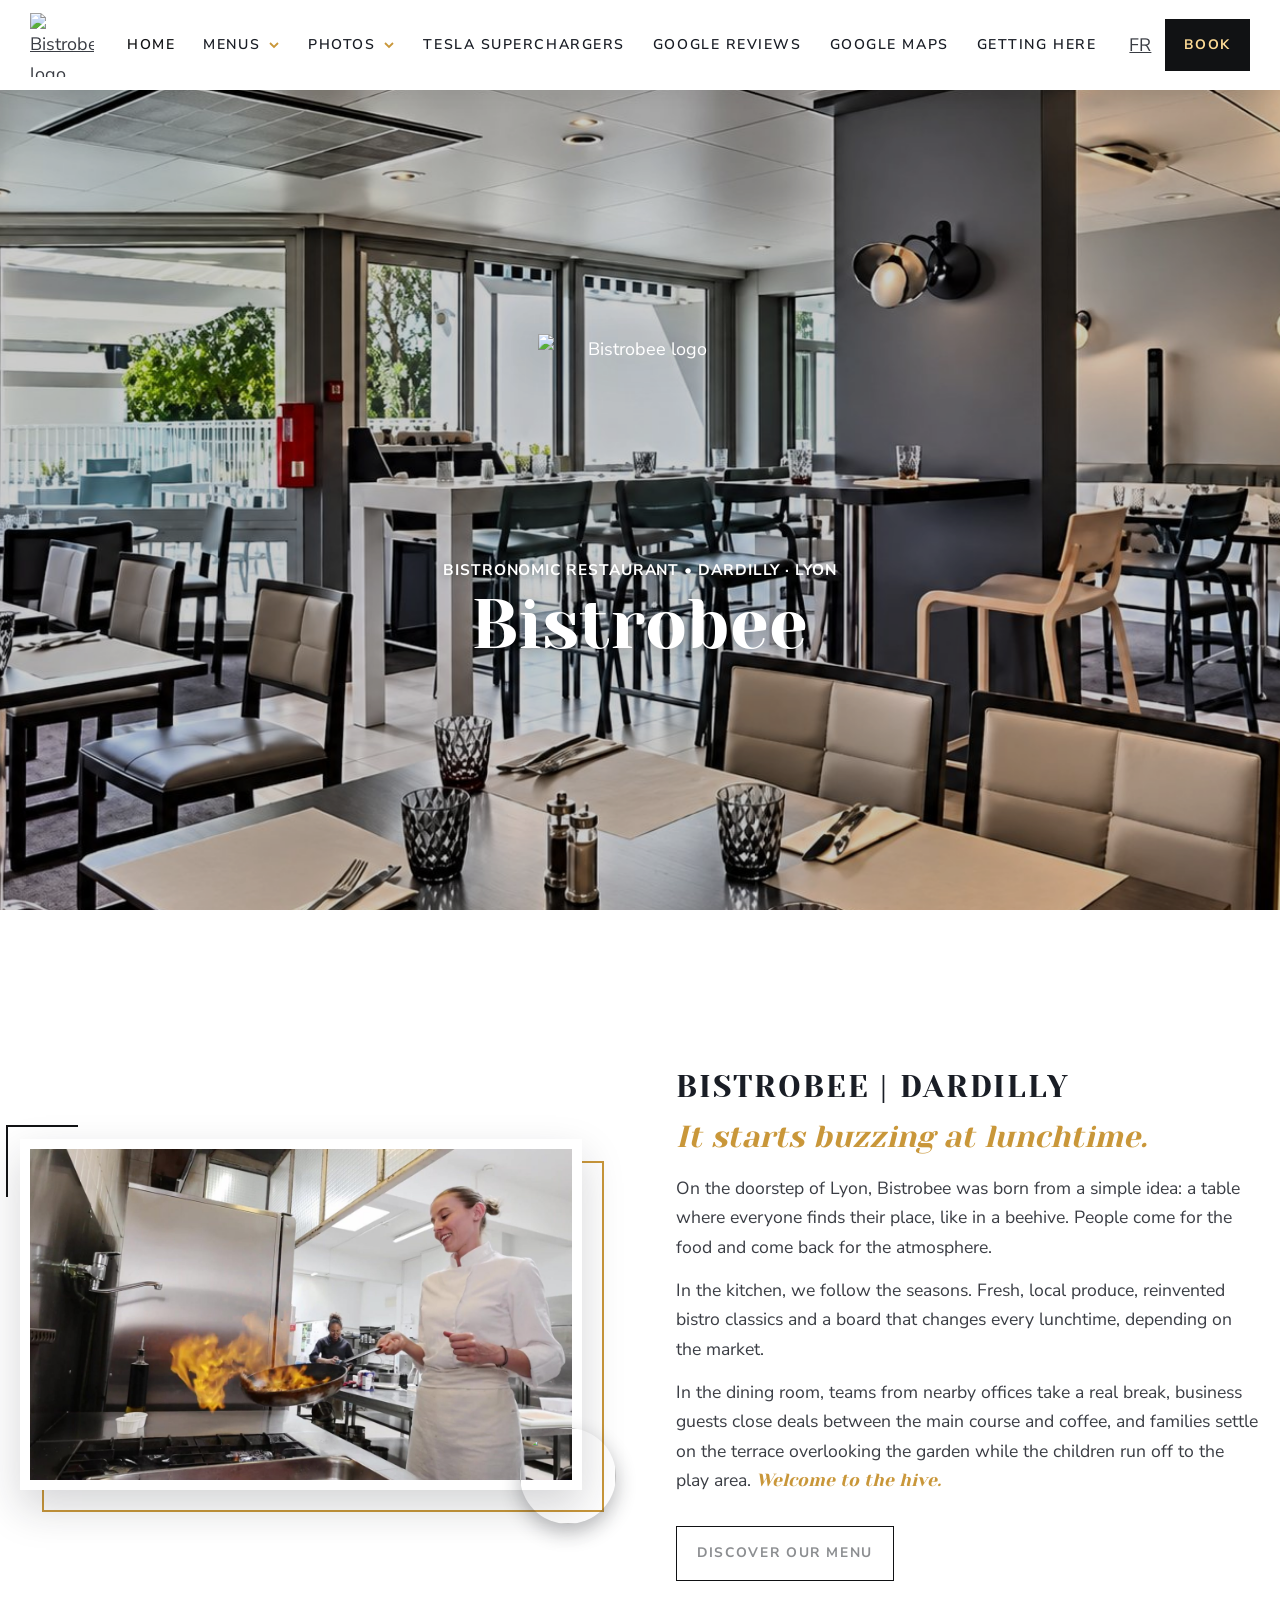
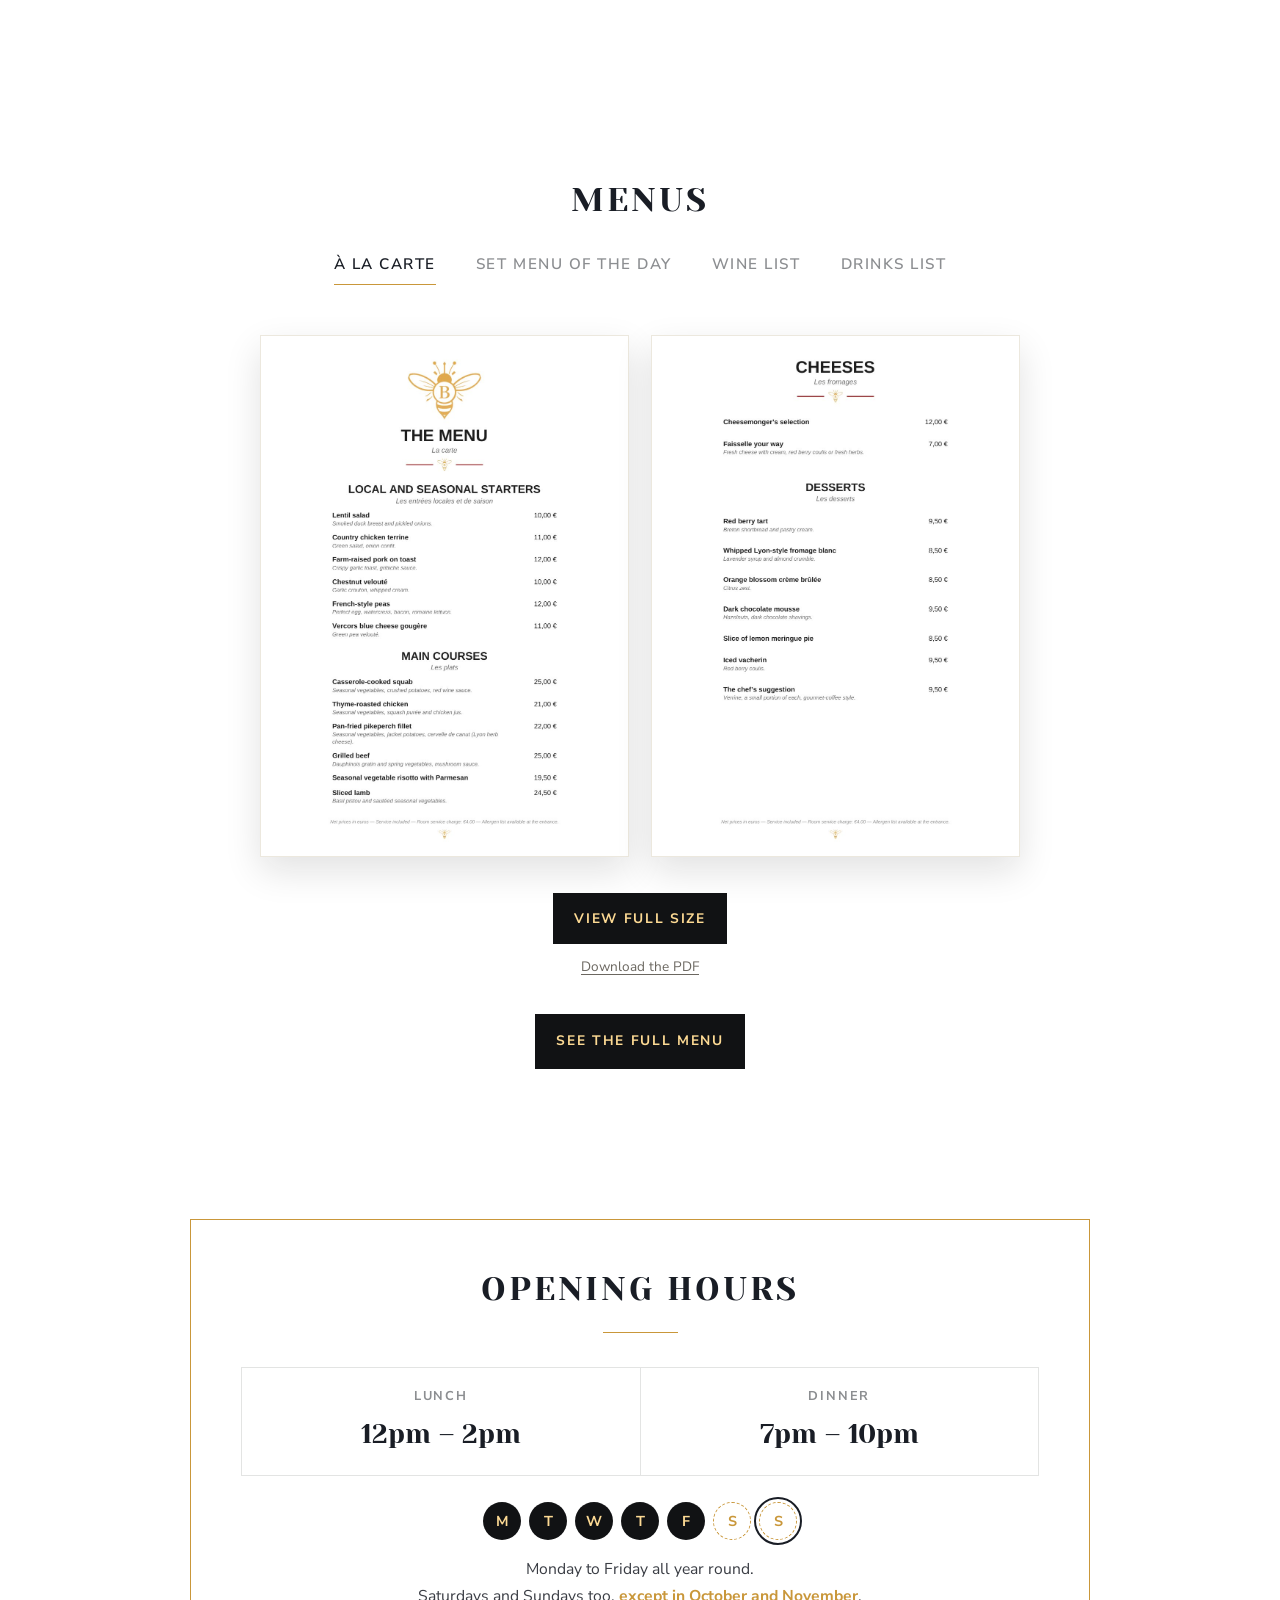
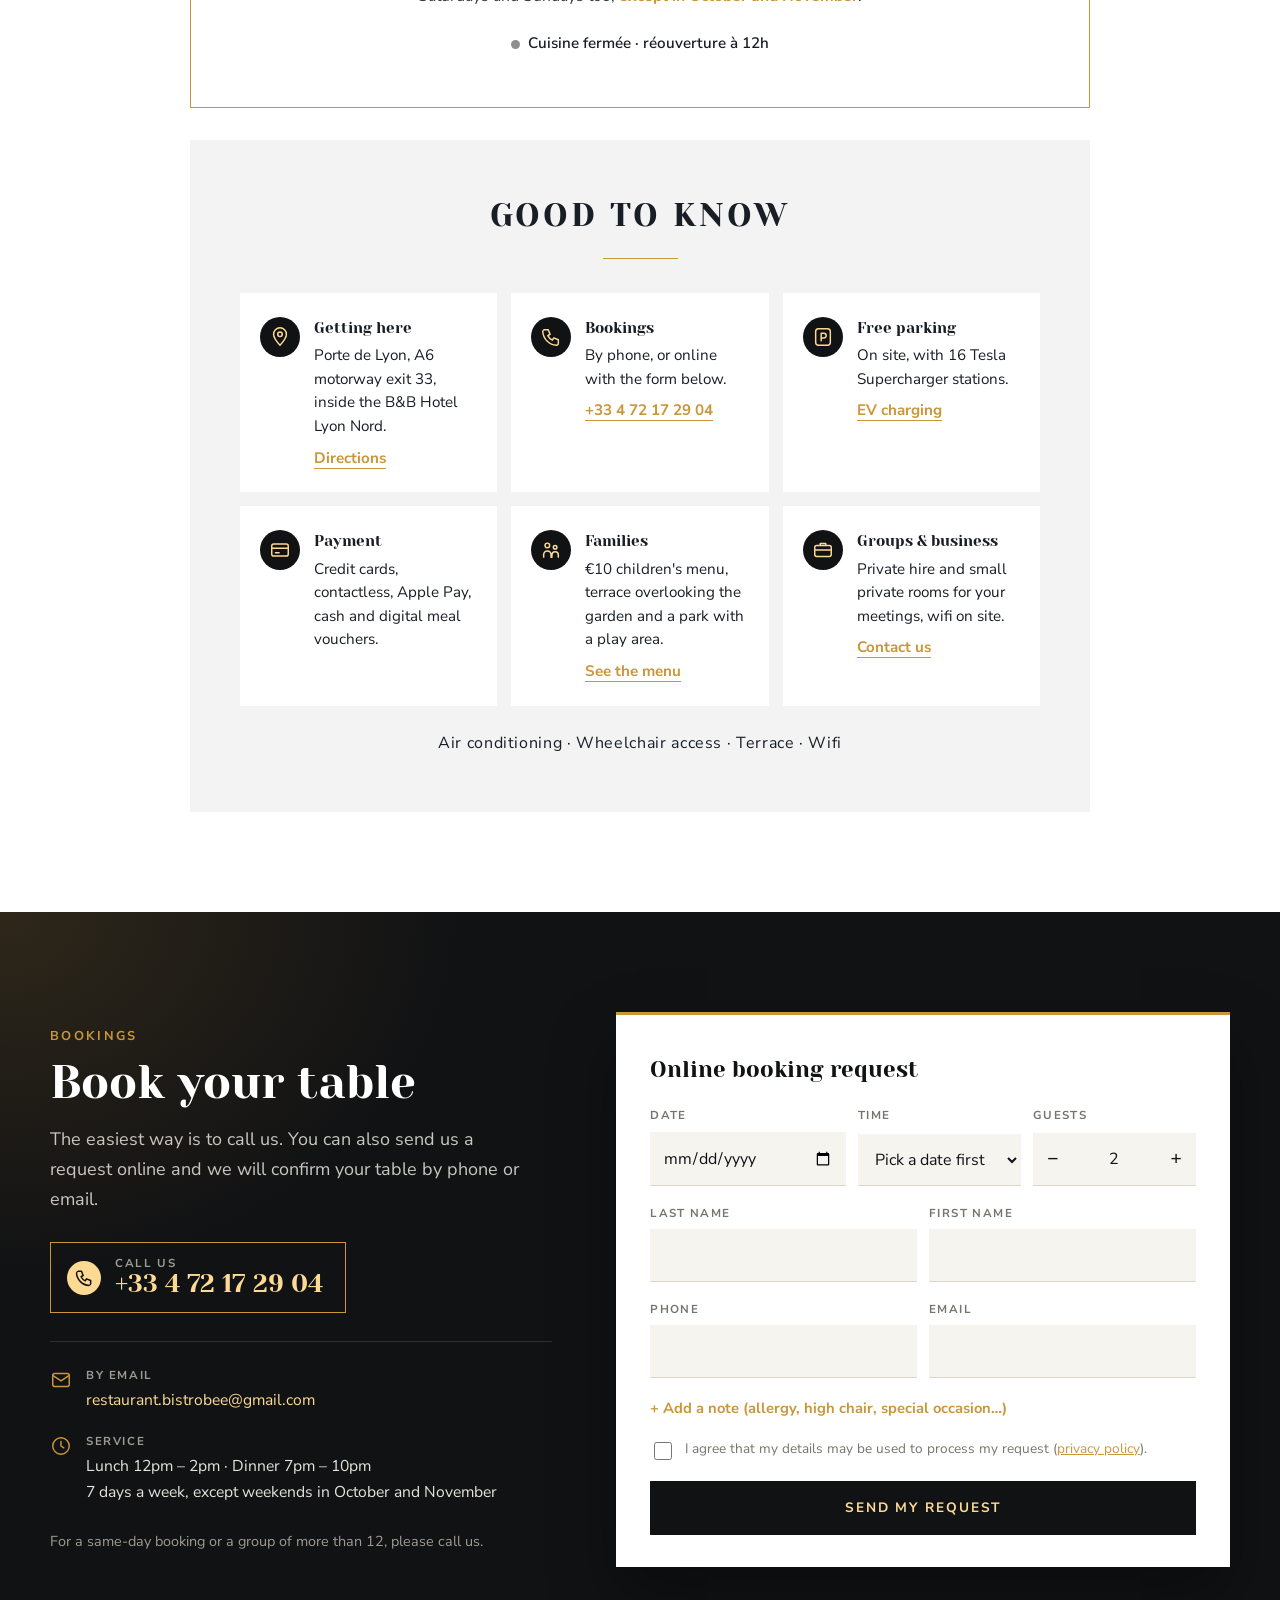
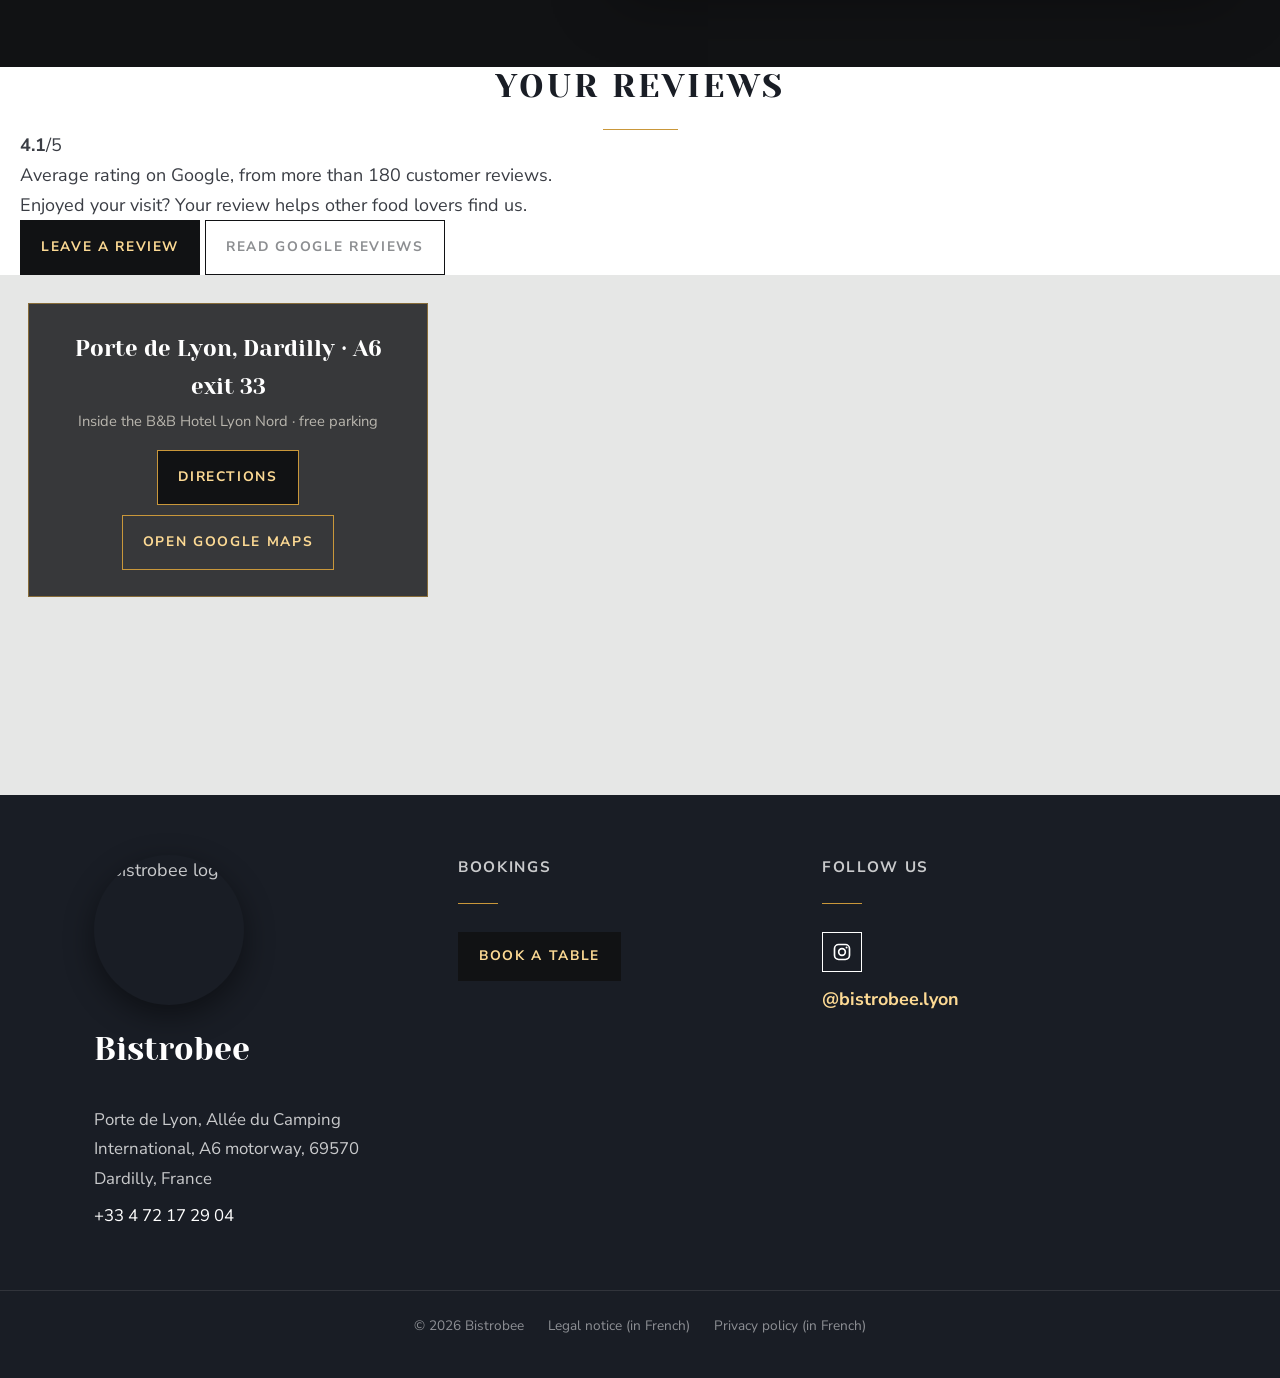
==== en/index.html @ 42894dd9 "Version anglaise, carte et vins en texte, avis Google, menu du jour via Google Sheets, statistiques " ====
<!doctype html>
<html lang="en">
<head>
<meta charset="utf-8">
<meta name="viewport" content="width=device-width, initial-scale=1, viewport-fit=cover">
<title>Bistrobee · Bistronomic restaurant in Dardilly near Lyon, garden terrace</title>
<meta name="description" content="Seasonal homemade cooking and a large garden terrace on the doorstep of Lyon (A6, exit 33). Lunch and dinner, free parking, Tesla Superchargers. Book your table online.">
<link rel="canonical" href="https://bistrobee.fr/en/">
<link rel="alternate" hreflang="fr" href="https://bistrobee.fr/">
<link rel="alternate" hreflang="en" href="https://bistrobee.fr/en/">
<link rel="alternate" hreflang="x-default" href="https://bistrobee.fr/">
<meta property="og:type" content="website">
<meta property="og:title" content="Bistrobee · Bistronomic restaurant in Dardilly near Lyon, garden terrace">
<meta property="og:description" content="Seasonal homemade cooking and a large garden terrace on the doorstep of Lyon (A6, exit 33). Lunch and dinner, free parking, Tesla Superchargers. Book your table online.">
<meta property="og:url" content="https://bistrobee.fr/en/">
<meta property="og:image" content="https://bistrobee.fr/assets/hero.jpg">
<meta property="og:locale" content="en_GB">
<meta name="theme-color" content="#111214">
<link rel="icon" href="/favicon.ico" sizes="48x48">
<link rel="icon" type="image/png" href="/favicon-192.png" sizes="192x192">
<link rel="apple-touch-icon" href="/apple-touch-icon.png">
<link rel="preconnect" href="https://fonts.googleapis.com">
<link rel="preconnect" href="https://fonts.gstatic.com" crossorigin>
<link rel="stylesheet" href="https://fonts.googleapis.com/css2?family=Yeseva+One&family=Nunito+Sans:opsz,wght@6..12,300;6..12,400;6..12,600;6..12,700&display=swap">
<link rel="stylesheet" href="/assets/style.css?v=202610141458">
<script type="application/ld+json">{"@context": "https://schema.org", "@type": "Restaurant", "name": "Bistrobee", "url": "https://bistrobee.fr/en/", "telephone": "+33472172904", "image": "https://bistrobee.fr/assets/hero.jpg", "logo": "https://bistrobee.fr/favicon-192.png", "servesCuisine": ["Cuisine de saison", "Bistronomique", "Fait maison"], "priceRange": "€€", "address": {"@type": "PostalAddress", "streetAddress": "Porte de Lyon, Allée du Camping International", "postalCode": "69570", "addressLocality": "Dardilly", "addressCountry": "FR"}, "geo": {"@type": "GeoCoordinates", "latitude": 45.8204651, "longitude": 4.7607888}, "openingHoursSpecification": [{"@type": "OpeningHoursSpecification", "dayOfWeek": "Monday", "opens": "12:00", "closes": "14:00"}, {"@type": "OpeningHoursSpecification", "dayOfWeek": "Monday", "opens": "19:00", "closes": "22:00"}, {"@type": "OpeningHoursSpecification", "dayOfWeek": "Tuesday", "opens": "12:00", "closes": "14:00"}, {"@type": "OpeningHoursSpecification", "dayOfWeek": "Tuesday", "opens": "19:00", "closes": "22:00"}, {"@type": "OpeningHoursSpecification", "dayOfWeek": "Wednesday", "opens": "12:00", "closes": "14:00"}, {"@type": "OpeningHoursSpecification", "dayOfWeek": "Wednesday", "opens": "19:00", "closes": "22:00"}, {"@type": "OpeningHoursSpecification", "dayOfWeek": "Thursday", "opens": "12:00", "closes": "14:00"}, {"@type": "OpeningHoursSpecification", "dayOfWeek": "Thursday", "opens": "19:00", "closes": "22:00"}, {"@type": "OpeningHoursSpecification", "dayOfWeek": "Friday", "opens": "12:00", "closes": "14:00"}, {"@type": "OpeningHoursSpecification", "dayOfWeek": "Friday", "opens": "19:00", "closes": "22:00"}, {"@type": "OpeningHoursSpecification", "dayOfWeek": ["Saturday", "Sunday"], "opens": "12:00", "closes": "14:00", "validFrom": "2026-12-01", "validThrough": "2027-09-30"}, {"@type": "OpeningHoursSpecification", "dayOfWeek": ["Saturday", "Sunday"], "opens": "19:00", "closes": "22:00", "validFrom": "2026-12-01", "validThrough": "2027-09-30"}], "acceptsReservations": true, "sameAs": ["https://www.instagram.com/bistrobee.lyon/"]}</script>
</head>
<body>
<a class="skip" href="#contenu">Skip to content</a>
<header class="site-header">
  <div class="wrap">
    <a class="logo" href="/en/" aria-label="Bistrobee home"><img src="https://cdn.jsdelivr.net/gh/KOdin397/bistrobee-site@7e58fa74d9dd8d46d62da9d87ef17aefbf4766b4/assets/logo-bistrobee-small.png" alt="Bistrobee logo" width="64" height="64"></a>
    <nav class="nav" id="nav" aria-label="Main navigation">
      <ul>
        <li><a href="/en/" aria-current="page">Home</a></li>
        <li><a href="/en/menu.html">Menus <svg class="chev" viewBox="0 0 12 12" aria-hidden="true"><path d="M2 4l4 4 4-4" fill="none" stroke="#C9973A" stroke-width="1.8"/></svg></a>
          <ul><li><a href="/en/menu.html#la-carte">À la carte</a></li><li><a href="/en/menu.html#menu-du-jour">Set menu of the day</a></li><li><a href="/en/menu.html#carte-des-vins">Wine list</a></li><li><a href="/en/menu.html#carte-des-boissons">Drinks list</a></li></ul></li>
        <li><a href="/en/photos.html">Photos <svg class="chev" viewBox="0 0 12 12" aria-hidden="true"><path d="M2 4l4 4 4-4" fill="none" stroke="#C9973A" stroke-width="1.8"/></svg></a>
          <ul><li><a href="/en/photos.html#le-restaurant">The restaurant</a></li><li><a href="/en/photos.html#les-plats">Our dishes</a></li><li><a href="/en/photos.html#bar-exterieur">Outdoor bar</a></li><li><a href="/en/photos.html#parc">Park, pool and play area</a></li></ul></li>
        <li><a href="/en/tesla-superchargers.html">Tesla Superchargers</a></li>
        <li><a href="https://www.google.com/search?q=Bistrobee+Dardilly+reviews" target="_blank" rel="noopener">Google reviews</a></li>
        <li><a href="https://www.google.com/maps/search/?api=1&amp;query=45.8204651%2C4.7607888" target="_blank" rel="noopener">Google Maps</a></li>
        <li><a href="/en/#acces">Getting here</a></li>
      </ul>
    </nav>
    <div class="right">
      <a class="lang-link" href="/" hreflang="fr" lang="fr" title="Version française">FR</a>
      <a class="btn btn-olive book-btn" href="/en/#reserver">Book</a>
      <button class="burger" id="burger" type="button" aria-label="Open the menu" aria-expanded="false" aria-controls="nav"><span></span><span></span><span></span></button>
    </div>
  </div>
</header>
<main id="contenu">
<div class="hero" id="accueil">
  <div class="hero-bg" aria-hidden="true"></div>
  <div class="in">
    <img class="hero-logo" src="https://cdn.jsdelivr.net/gh/KOdin397/bistrobee-site@7e58fa74d9dd8d46d62da9d87ef17aefbf4766b4/assets/logo-bistrobee.png" alt="Bistrobee logo" width="220" height="220">
    <p class="kicker">Bistronomic restaurant • Dardilly · Lyon</p>
    <h1>Bistrobee</h1>
  </div>
</div>

<section class="intro">
  <div class="wrap">
    <figure class="chef-frame">
      <img src="https://cdn.jsdelivr.net/gh/KOdin397/bistrobee-site@7e58fa74d9dd8d46d62da9d87ef17aefbf4766b4/assets/cheffe.jpg" alt="In the Bistrobee kitchen, a flambéed pan on the stove" width="1400" height="788" loading="lazy">
      <img class="chef-badge" src="https://cdn.jsdelivr.net/gh/KOdin397/bistrobee-site@7e58fa74d9dd8d46d62da9d87ef17aefbf4766b4/assets/logo-bistrobee-small.png" alt="" width="96" height="96" aria-hidden="true">
    </figure>
    <div class="story">
      <h2>Bistrobee | Dardilly</h2>
      <p class="story-lead">It starts buzzing at lunchtime.</p>
      <p>On the doorstep of Lyon, Bistrobee was born from a simple idea: a table where everyone finds their place, like in a beehive. People come for the food and come back for the atmosphere.</p>
      <p>In the kitchen, we follow the seasons. Fresh, local produce, reinvented bistro classics and a board that changes every lunchtime, depending on the market.</p>
      <p>In the dining room, teams from nearby offices take a real break, business guests close deals between the main course and coffee, and families settle on the terrace overlooking the garden while the children run off to the play area. <span class="story-chute">Welcome to the hive.</span></p>
      <a class="btn" href="#cartes">Discover our menu</a>
    </div>
  </div>
</section>

<section class="menus" id="cartes">
  <div class="wrap">
    <h2 class="title">Menus</h2>
    <div class="tabs" role="tablist" aria-label="Menus">
      <button class="tab" type="button" role="tab" id="t-carte" aria-controls="p-carte" aria-selected="true">À la carte</button>
      <button class="tab" type="button" role="tab" id="t-jour" aria-controls="p-jour" aria-selected="false" tabindex="-1">Set menu of the day</button>
      <button class="tab" type="button" role="tab" id="t-vins" aria-controls="p-vins" aria-selected="false" tabindex="-1">Wine list</button>
      <button class="tab" type="button" role="tab" id="t-boissons" aria-controls="p-boissons" aria-selected="false" tabindex="-1">Drinks list</button>
    </div>
    <div id="p-carte" role="tabpanel" aria-labelledby="t-carte"><div class="drink-pages a4" data-all="https://cdn.jsdelivr.net/gh/KOdin397/bistrobee-site@7e58fa74d9dd8d46d62da9d87ef17aefbf4766b4/assets/carte-2.jpg,https://cdn.jsdelivr.net/gh/KOdin397/bistrobee-site@7e58fa74d9dd8d46d62da9d87ef17aefbf4766b4/assets/carte-4.jpg,https://cdn.jsdelivr.net/gh/KOdin397/bistrobee-site@7e58fa74d9dd8d46d62da9d87ef17aefbf4766b4/assets/carte-6.jpg" data-alts="The menu: local and seasonal starters, main courses|Cheeses and desserts|To share and children's menu"><a class="drink-page" href="https://cdn.jsdelivr.net/gh/KOdin397/bistrobee-site@7e58fa74d9dd8d46d62da9d87ef17aefbf4766b4/assets/carte-2.jpg" data-src="https://cdn.jsdelivr.net/gh/KOdin397/bistrobee-site@7e58fa74d9dd8d46d62da9d87ef17aefbf4766b4/assets/carte-2.jpg"><img src="https://cdn.jsdelivr.net/gh/KOdin397/bistrobee-site@7e58fa74d9dd8d46d62da9d87ef17aefbf4766b4/assets/carte-2.jpg" alt="The menu: local and seasonal starters, main courses" width="1000" height="1415" style="aspect-ratio:1000/1415" loading="lazy" decoding="async"></a><a class="drink-page" href="https://cdn.jsdelivr.net/gh/KOdin397/bistrobee-site@7e58fa74d9dd8d46d62da9d87ef17aefbf4766b4/assets/carte-4.jpg" data-src="https://cdn.jsdelivr.net/gh/KOdin397/bistrobee-site@7e58fa74d9dd8d46d62da9d87ef17aefbf4766b4/assets/carte-4.jpg"><img src="https://cdn.jsdelivr.net/gh/KOdin397/bistrobee-site@7e58fa74d9dd8d46d62da9d87ef17aefbf4766b4/assets/carte-4.jpg" alt="Cheeses and desserts" width="1000" height="1415" style="aspect-ratio:1000/1415" loading="lazy" decoding="async"></a></div><p class="center doc-actions"><button class="btn btn-olive doc-open" type="button">View full size</button><a class="pdf-dl" href="https://cdn.jsdelivr.net/gh/KOdin397/bistrobee-site@7e58fa74d9dd8d46d62da9d87ef17aefbf4766b4/assets/la-carte.pdf" download>Download the PDF</a></p></div>
    <div id="p-jour" role="tabpanel" aria-labelledby="t-jour" hidden><div class="jour" data-jour-sheet="https://docs.google.com/spreadsheets/d/1m_XYXlBTySyC6B6a1P-IMEeVxSd01Oary9zTgWhZQqY/gviz/tq?tqx=out:csv&amp;gid=0"><div class="jour-live" hidden></div><div class="soon jour-fallback"><p class="soon-k">Depending on the market</p><h3>Set menu of the day</h3><p>Every day the kitchen creates a set menu from the freshest seasonal produce. It is written on the board in the restaurant.</p><p>To find out what is on today, give us a call or drop by.</p></div></div></div>
    <div id="p-vins" role="tabpanel" aria-labelledby="t-vins" hidden><div class="drink-pages" data-all="https://cdn.jsdelivr.net/gh/KOdin397/bistrobee-site@7e58fa74d9dd8d46d62da9d87ef17aefbf4766b4/assets/vins-1.jpg,https://cdn.jsdelivr.net/gh/KOdin397/bistrobee-site@7e58fa74d9dd8d46d62da9d87ef17aefbf4766b4/assets/vins-2.jpg,https://cdn.jsdelivr.net/gh/KOdin397/bistrobee-site@7e58fa74d9dd8d46d62da9d87ef17aefbf4766b4/assets/vins-3.jpg,https://cdn.jsdelivr.net/gh/KOdin397/bistrobee-site@7e58fa74d9dd8d46d62da9d87ef17aefbf4766b4/assets/vins-4.jpg,https://cdn.jsdelivr.net/gh/KOdin397/bistrobee-site@7e58fa74d9dd8d46d62da9d87ef17aefbf4766b4/assets/vins-5.jpg,https://cdn.jsdelivr.net/gh/KOdin397/bistrobee-site@7e58fa74d9dd8d46d62da9d87ef17aefbf4766b4/assets/vins-6.jpg" data-alts="Carte des vins : au verre et en demi-bouteille|Vins rosés, bulles et champagnes|Vins rouges : Bourgogne, Loire, Côte de Nuits, Beaujolais|Vins rouges : vallée du Rhône, Languedoc, Provence|Vins blancs : Bourgogne, Loire, Côte de Beaune|Vins blancs : Mâconnais, Rhône, Provence, Sud-Ouest"><a class="drink-page" href="https://cdn.jsdelivr.net/gh/KOdin397/bistrobee-site@7e58fa74d9dd8d46d62da9d87ef17aefbf4766b4/assets/vins-1.jpg" data-src="https://cdn.jsdelivr.net/gh/KOdin397/bistrobee-site@7e58fa74d9dd8d46d62da9d87ef17aefbf4766b4/assets/vins-1.jpg"><img src="https://cdn.jsdelivr.net/gh/KOdin397/bistrobee-site@7e58fa74d9dd8d46d62da9d87ef17aefbf4766b4/assets/vins-1.jpg" alt="Carte des vins : au verre et en demi-bouteille" width="875" height="1240" style="aspect-ratio:875/1240" loading="lazy" decoding="async"></a><a class="drink-page" href="https://cdn.jsdelivr.net/gh/KOdin397/bistrobee-site@7e58fa74d9dd8d46d62da9d87ef17aefbf4766b4/assets/vins-3.jpg" data-src="https://cdn.jsdelivr.net/gh/KOdin397/bistrobee-site@7e58fa74d9dd8d46d62da9d87ef17aefbf4766b4/assets/vins-3.jpg"><img src="https://cdn.jsdelivr.net/gh/KOdin397/bistrobee-site@7e58fa74d9dd8d46d62da9d87ef17aefbf4766b4/assets/vins-3.jpg" alt="Vins rouges : Bourgogne, Loire, Côte de Nuits, Beaujolais" width="875" height="1240" style="aspect-ratio:875/1240" loading="lazy" decoding="async"></a></div><p class="center doc-actions"><button class="btn btn-olive doc-open" type="button">View full size</button><a class="pdf-dl" href="https://cdn.jsdelivr.net/gh/KOdin397/bistrobee-site@7e58fa74d9dd8d46d62da9d87ef17aefbf4766b4/assets/carte-des-vins.pdf" download>Download the PDF</a></p></div>
    <div id="p-boissons" role="tabpanel" aria-labelledby="t-boissons" hidden><div class="drink-pages" data-all="https://cdn.jsdelivr.net/gh/KOdin397/bistrobee-site@7e58fa74d9dd8d46d62da9d87ef17aefbf4766b4/assets/boissons-1.jpg,https://cdn.jsdelivr.net/gh/KOdin397/bistrobee-site@7e58fa74d9dd8d46d62da9d87ef17aefbf4766b4/assets/boissons-2.jpg,https://cdn.jsdelivr.net/gh/KOdin397/bistrobee-site@7e58fa74d9dd8d46d62da9d87ef17aefbf4766b4/assets/boissons-3.jpg,https://cdn.jsdelivr.net/gh/KOdin397/bistrobee-site@7e58fa74d9dd8d46d62da9d87ef17aefbf4766b4/assets/boissons-4.jpg,https://cdn.jsdelivr.net/gh/KOdin397/bistrobee-site@7e58fa74d9dd8d46d62da9d87ef17aefbf4766b4/assets/boissons-5.jpg,https://cdn.jsdelivr.net/gh/KOdin397/bistrobee-site@7e58fa74d9dd8d46d62da9d87ef17aefbf4766b4/assets/boissons-6.jpg" data-alts="Carte des boissons : jus de fruits, sodas et eaux|Les bières : pression, bouteille et sans alcool|Les apéritifs et les sirops|Les digestifs et les whiskies|Les liqueurs|Les gins, les vodkas et les rhums"><a class="drink-page" href="https://cdn.jsdelivr.net/gh/KOdin397/bistrobee-site@7e58fa74d9dd8d46d62da9d87ef17aefbf4766b4/assets/boissons-1.jpg" data-src="https://cdn.jsdelivr.net/gh/KOdin397/bistrobee-site@7e58fa74d9dd8d46d62da9d87ef17aefbf4766b4/assets/boissons-1.jpg"><img src="https://cdn.jsdelivr.net/gh/KOdin397/bistrobee-site@7e58fa74d9dd8d46d62da9d87ef17aefbf4766b4/assets/boissons-1.jpg" alt="Carte des boissons : jus de fruits, sodas et eaux" width="875" height="1240" style="aspect-ratio:875/1240" loading="lazy" decoding="async"></a><a class="drink-page" href="https://cdn.jsdelivr.net/gh/KOdin397/bistrobee-site@7e58fa74d9dd8d46d62da9d87ef17aefbf4766b4/assets/boissons-2.jpg" data-src="https://cdn.jsdelivr.net/gh/KOdin397/bistrobee-site@7e58fa74d9dd8d46d62da9d87ef17aefbf4766b4/assets/boissons-2.jpg"><img src="https://cdn.jsdelivr.net/gh/KOdin397/bistrobee-site@7e58fa74d9dd8d46d62da9d87ef17aefbf4766b4/assets/boissons-2.jpg" alt="Les bières : pression, bouteille et sans alcool" width="875" height="1240" style="aspect-ratio:875/1240" loading="lazy" decoding="async"></a></div><p class="center doc-actions"><button class="btn btn-olive doc-open" type="button">View full size</button><a class="pdf-dl" href="https://cdn.jsdelivr.net/gh/KOdin397/bistrobee-site@7e58fa74d9dd8d46d62da9d87ef17aefbf4766b4/assets/carte-des-boissons.pdf" download>Download the PDF</a></p></div>
    <p class="center"><a class="btn btn-olive" href="/en/menu.html">See the full menu</a></p>
  </div>
</section>

<section class="infos" id="infos">
  <div class="wrap">
    <div class="hours">
      <h2 class="title">Opening hours</h2>
      <span class="bar"></span>
      <dl class="services">
        <div><dt>Lunch</dt><dd>12pm – 2pm</dd></div>
        <div><dt>Dinner</dt><dd>7pm – 10pm</dd></div>
      </dl>
      <ul class="week" aria-label="Opening days">
        <li title="Monday">M</li><li title="Tuesday">T</li><li title="Wednesday">W</li><li title="Thursday">T</li><li title="Friday">F</li>
        <li class="season" title="Saturday, except in October and November">S</li><li class="season" title="Sunday, except in October and November">S</li>
      </ul>
      <p class="week-note">Monday to Friday all year round.<br>Saturdays and Sundays too, <span class="hl">except in October and November</span>.</p>
      <p class="status" id="openStatus" hidden><i></i><span></span></p>
    </div>
    <div class="panel">
      <h2 class="title">Good to know</h2>
      <span class="bar"></span>
      <div class="tiles">
        <div class="tile"><svg class="ico" viewBox="0 0 24 24" aria-hidden="true"><path d="M12 21s-7-7.5-7-12a7 7 0 0 1 14 0c0 4.5-7 12-7 12z"/><circle cx="12" cy="9" r="2.5"/></svg><div><p class="tile-t">Getting here</p><p>Porte de Lyon, A6 motorway exit 33, inside the B&amp;B Hotel Lyon Nord.</p><p class=tile-a><a href="https://www.google.com/maps/dir/?api=1&amp;destination=45.8204651,4.7607888" target="_blank" rel="noopener" data-track="itineraire">Directions</a></p></div></div>
        <div class="tile"><svg class="ico" viewBox="0 0 24 24" aria-hidden="true"><path d="M5 4h4l2 5-2.5 1.5a11 11 0 0 0 5 5L15 13l5 2v4a2 2 0 0 1-2 2A16 16 0 0 1 3 6a2 2 0 0 1 2-2"/></svg><div><p class="tile-t">Bookings</p><p>By phone, or online with the form below.</p><p class=tile-a><a href="tel:+33472172904" data-track="appel">+33 4 72 17 29 04</a></p></div></div>
        <div class="tile"><svg class="ico" viewBox="0 0 24 24" aria-hidden="true"><rect x="4" y="3" width="16" height="18" rx="3"/><path d="M10 16V8h3a2.5 2.5 0 0 1 0 5h-3"/></svg><div><p class="tile-t">Free parking</p><p>On site, with 16 Tesla Supercharger stations.</p><p class=tile-a><a href="/en/tesla-superchargers.html">EV charging</a></p></div></div>
        <div class="tile"><svg class="ico" viewBox="0 0 24 24" aria-hidden="true"><rect x="3" y="5.5" width="18" height="13" rx="2"/><path d="M3 10h18M7 15h4"/></svg><div><p class="tile-t">Payment</p><p>Credit cards, contactless, Apple Pay, cash and digital meal vouchers.</p></div></div>
        <div class="tile"><svg class="ico" viewBox="0 0 24 24" aria-hidden="true"><circle cx="8" cy="7" r="2.5"/><circle cx="16.5" cy="9" r="2"/><path d="M4 20v-3a4 4 0 0 1 8 0v3M13 20v-2.5a3.5 3.5 0 0 1 7 0V20"/></svg><div><p class="tile-t">Families</p><p>€10 children's menu, terrace overlooking the garden and a park with a play area.</p><p class=tile-a><a href="/en/menu.html#la-carte">See the menu</a></p></div></div>
        <div class="tile"><svg class="ico" viewBox="0 0 24 24" aria-hidden="true"><rect x="3" y="7" width="18" height="12" rx="2"/><path d="M9 7V5h6v2M3 12h18"/></svg><div><p class="tile-t">Groups &amp; business</p><p>Private hire and small private rooms for your meetings, wifi on site.</p><p class=tile-a><a href="#reserver">Contact us</a></p></div></div>
      </div>
      <p class="tiles-note">Air conditioning · Wheelchair access · Terrace · Wifi</p>
    </div>
  </div>
</section>

<section class="resa" id="reserver" aria-labelledby="resa-t">
  <div class="resa-wrap">
    <div class="resa-intro">
      <p class="resa-k">Bookings</p>
      <h2 id="resa-t">Book your table</h2>
      <p class="resa-lead">The easiest way is to call us. You can also send us a request online and we will confirm your table by phone or email.</p>
      <a class="resa-call" href="tel:+33472172904" data-track="appel"><svg viewBox="0 0 24 24" aria-hidden="true"><path d="M5 4h4l2 5-2.5 1.5a11 11 0 0 0 5 5L15 13l5 2v4a2 2 0 0 1-2 2A16 16 0 0 1 3 6a2 2 0 0 1 2-2"/></svg><span><small>Call us</small>+33 4 72 17 29 04</span></a>
      <ul class="resa-facts">
        <li><svg viewBox="0 0 24 24" aria-hidden="true"><rect x="3" y="5" width="18" height="14" rx="2"/><path d="M3 7l9 6 9-6"/></svg><span><small>By email</small><a href="mailto:restaurant.bistrobee@gmail.com">restaurant.bistrobee@gmail.com</a></span></li>
        <li><svg viewBox="0 0 24 24" aria-hidden="true"><circle cx="12" cy="12" r="9"/><path d="M12 7v5l3 2"/></svg><span><small>Service</small>Lunch 12pm – 2pm · Dinner 7pm – 10pm<br>7 days a week, except weekends in October and November</span></li>
      </ul>
      <p class="resa-tip">For a same-day booking or a group of more than 12, please call us.</p>
    </div>
    <form class="resa-card" data-kind="reservation" novalidate>
      <p class="resa-card-t">Online booking request</p>
      <div class="resa-row3">
        <div class="field"><label for="r-date">Date</label><input id="r-date" name="Date" type="date" required></div>
        <div class="field"><label for="r-time">Time</label><select id="r-time" name="Heure" required><option value="">Pick a date first</option></select></div>
        <div class="field"><label for="r-guests">Guests</label>
          <div class="stepper"><button type="button" data-step="-1" aria-label="One guest fewer">−</button><input id="r-guests" name="Personnes" type="number" min="1" max="60" value="2" inputmode="numeric" required><button type="button" data-step="1" aria-label="One more guest">+</button></div>
        </div>
      </div>
      <div class="resa-row2">
        <div class="field"><label for="r-lastname">Last name</label><input id="r-lastname" name="Nom" type="text" autocomplete="family-name" required></div>
        <div class="field"><label for="r-firstname">First name</label><input id="r-firstname" name="Prénom" type="text" autocomplete="given-name" required></div>
      </div>
      <div class="resa-row2">
        <div class="field"><label for="r-phone">Phone</label><input id="r-phone" name="Téléphone" type="tel" autocomplete="tel" required></div>
        <div class="field"><label for="r-email">Email</label><input id="r-email" name="Email" type="email" autocomplete="email" required></div>
      </div>
      <details class="resa-more"><summary>Add a note (allergy, high chair, special occasion…)</summary>
        <textarea id="r-msg" name="Précisions" aria-label="Note"></textarea>
      </details>
      <div class="hp" aria-hidden="true"><label>Ne pas remplir<input type="text" name="_honey" tabindex="-1" autocomplete="off"></label></div>
      <label class="check"><input type="checkbox" id="r-consent" required><span>I agree that my details may be used to process my request (<a href="/politique-de-confidentialite.html" hreflang="fr">privacy policy</a>).</span></label>
      <button class="resa-send" type="submit">Send my request</button>
      <p class="msg" role="status" aria-live="polite" hidden></p>
    </form>
  </div>
</section>

<section class="reviews" id="avis">
  <div class="wrap">
    <h2 class="title">Your reviews</h2>
    <span class="bar"></span>
    <p class="rv-score"><b>4.1</b><span>/5</span></p>
    <p class="rv-stars" aria-label="4.1 out of 5 stars"><span style="--r:4.1"></span></p>
    <p class="rv-sub">Average rating on Google, from more than 180 customer reviews.</p>
    <p class="rv-lead">Enjoyed your visit? Your review helps other food lovers find us.</p>
    <div class="acts">
      <a class="btn btn-olive" href="https://g.page/r/CVf48byv2CwaEBE/review" target="_blank" rel="noopener" data-track="avis_laisser">Leave a review</a>
      <a class="btn" href="https://www.google.com/search?q=Bistrobee+Dardilly+reviews" target="_blank" rel="noopener" data-track="avis_lire">Read Google reviews</a>
    </div>
  </div>
</section>

<div class="map" id="acces">
  <div class="gmap-slot" data-src="https://maps.google.com/maps?q=45.8204651,4.7607888&amp;hl=en&amp;z=15&amp;output=embed"></div>
  <div class="cover">
    <div>
      <strong>Porte de Lyon, Dardilly · A6 exit&nbsp;33</strong>
      <p class="map-sub">Inside the B&amp;B Hotel Lyon Nord · free parking</p>
      <div class="acts">
        <a class="btn btn-olive" href="https://www.google.com/maps/dir/?api=1&amp;destination=45.8204651,4.7607888" target="_blank" rel="noopener" data-track="itineraire">Directions</a>
        <a class="btn" href="https://www.google.com/maps/search/?api=1&amp;query=45.8204651%2C4.7607888" target="_blank" rel="noopener">Open Google Maps</a>
      </div>
    </div>
  </div>
</div>
</main>
<footer class="site-footer">
  <div class="foot">
    <div>
      <img class="foot-logo" src="https://cdn.jsdelivr.net/gh/KOdin397/bistrobee-site@7e58fa74d9dd8d46d62da9d87ef17aefbf4766b4/assets/logo-bistrobee.png" alt="Bistrobee logo" width="160" height="160" loading="lazy">
      <p class="name">Bistrobee</p>
      <address>
        <a href="https://www.google.com/maps/dir/?api=1&amp;destination=45.8204651,4.7607888" target="_blank" rel="noopener">Porte de Lyon, Allée du Camping International, A6 motorway, 69570 Dardilly, France</a>
        <a class="tel" href="tel:+33472172904">+33 4 72 17 29 04</a>
      </address>
    </div>
    <div>
      <p class="label">Bookings</p>
      <div class="sbar"></div>
      <a class="btn btn-olive" href="/en/#reserver">Book a table</a>
    </div>
    <div>
      <p class="label">Follow us</p>
      <div class="sbar"></div>
      <div class="socials">
        <a href="https://www.instagram.com/bistrobee.lyon/" target="_blank" rel="noopener" aria-label="Bistrobee on Instagram (@bistrobee.lyon)"><svg viewBox="0 0 24 24" aria-hidden="true"><rect x="3" y="3" width="18" height="18" rx="5" fill="none" stroke="currentColor" stroke-width="2"/><circle cx="12" cy="12" r="4" fill="none" stroke="currentColor" stroke-width="2"/><circle cx="17.5" cy="6.5" r="1.2" fill="currentColor"/></svg></a>
      </div>
      <a class="ig-handle" href="https://www.instagram.com/bistrobee.lyon/" target="_blank" rel="noopener">@bistrobee.lyon</a>
    </div>
  </div>
  <div class="bottom">
    <span>© <span class="year">2026</span> Bistrobee</span>
    <a href="/mentions-legales.html" hreflang="fr">Legal notice (in French)</a>
    <a href="/politique-de-confidentialite.html" hreflang="fr">Privacy policy (in French)</a>
  </div>
</footer>
<nav class="mbar" aria-label="Quick actions">
  <a class="mbar-a" href="tel:+33472172904" data-track="appel"><svg viewBox="0 0 24 24" aria-hidden="true"><path d="M6.6 10.8a15 15 0 0 0 6.6 6.6l2.2-2.2a1 1 0 0 1 1-.25 11.4 11.4 0 0 0 3.6.57 1 1 0 0 1 1 1V20a1 1 0 0 1-1 1A17 17 0 0 1 3 4a1 1 0 0 1 1-1h3.5a1 1 0 0 1 1 1c0 1.25.2 2.45.57 3.57a1 1 0 0 1-.25 1z"/></svg><span>Call</span></a>
  <a class="mbar-a mbar-main" href="/en/#reserver"><svg viewBox="0 0 24 24" aria-hidden="true"><path d="M7 2v2H5a2 2 0 0 0-2 2v14a2 2 0 0 0 2 2h14a2 2 0 0 0 2-2V6a2 2 0 0 0-2-2h-2V2h-2v2H9V2zm-2 8h14v10H5z"/></svg><span>Book</span></a>
  <a class="mbar-a" href="https://www.google.com/maps/dir/?api=1&amp;destination=45.8204651,4.7607888" target="_blank" rel="noopener" data-track="itineraire"><svg viewBox="0 0 24 24" aria-hidden="true"><path d="M12 2a7 7 0 0 0-7 7c0 5 7 13 7 13s7-8 7-13a7 7 0 0 0-7-7zm0 9.5A2.5 2.5 0 1 1 12 6.5a2.5 2.5 0 0 1 0 5z"/></svg><span>Directions</span></a>
</nav>
<script src="/assets/site.js?v=202610141458"></script>
</body>
</html>
---- assets/style.css ----
/* Bistrobee — feuille de style du site
   Couleurs et polices : modifiez les variables ci-dessous pour changer tout le site. */
:root{
  --white:#FFFFFF; --grey-bg:#F2F3F2; --ink:#191D25; --text:#3A3D44; --muted:#8C8E91;
  --olive:#111214; --olive-dark:#2c2e33; --olive-light:#FDDA94; --line:#E3E4E3; --footer:#191D25;
  --ok:#C9973A; --honey:#C9973A; --err:#A23B2A;
  --f-title:"Yeseva One",Georgia,serif;
  --f-serif:"Yeseva One",Georgia,serif;
  --f-body:"Nunito Sans",system-ui,-apple-system,"Segoe UI",sans-serif;
  color-scheme:light;
}
*{box-sizing:border-box}
html{scroll-behavior:smooth;scroll-padding-top:100px}
@media (prefers-reduced-motion:reduce){html{scroll-behavior:auto}}
body{margin:0;background:var(--white);color:var(--text);font-family:var(--f-body);font-size:18px;line-height:1.67}
img{max-width:100%}
a{color:inherit}
:focus-visible{outline:2px solid var(--olive);outline-offset:3px}
[hidden]{display:none!important}
.skip{position:absolute;left:-9999px;top:0;background:var(--olive);color:#fff;padding:10px 16px;z-index:100}
.skip:focus{left:10px;top:10px}
.wrap{max-width:1480px;margin-inline:auto;padding-inline:20px}
p{margin:0}
.title{font-family:var(--f-title);font-weight:400;text-transform:uppercase;letter-spacing:.09em;color:var(--ink);font-size:clamp(1.6rem,2.6vw,2.1rem);line-height:1.2;margin:0;text-align:center;text-wrap:balance}
.bar{display:block;width:75px;height:1px;background:var(--olive);margin:22px auto 0}
.btn{display:inline-block;font-family:var(--f-body);font-weight:700;font-size:.86rem;letter-spacing:.12em;text-transform:uppercase;text-decoration:none;padding:15px 20px;border:1px solid var(--olive);color:var(--muted);background:transparent;cursor:pointer;text-align:center}
.btn:hover{background:var(--olive);color:#fff}
.btn-olive{background:var(--olive);color:var(--olive-light)}
.btn-olive:hover{background:var(--olive-dark);color:#fff}
.btn[disabled]{opacity:.6;cursor:wait}

/* En-tête */
.site-header{position:sticky;top:env(safe-area-inset-top,0px);z-index:40;background:var(--white);box-shadow:0 6px 18px rgba(0,0,0,.05)}
.site-header .wrap{display:flex;align-items:center;justify-content:space-between;gap:20px;height:90px;max-width:none;padding-inline:30px}
.logo img{display:block;width:64px;height:64px}
.nav>ul{list-style:none;margin:0;padding:0;display:flex;align-items:center;gap:28px}
.nav>ul>li{position:relative}
.nav a{text-decoration:none;font-weight:600;font-size:.88rem;letter-spacing:.11em;text-transform:uppercase;color:var(--ink);display:inline-flex;align-items:center;gap:8px;padding-block:8px}
.nav a:hover,.nav a[aria-current="page"]{color:var(--olive)}
.chev{width:12px;height:12px;flex:none}
.nav li ul{display:none;position:absolute;top:100%;left:-18px;list-style:none;margin:0;padding:14px 18px;background:var(--white);min-width:230px;box-shadow:0 10px 24px rgba(0,0,0,.08)}
.nav li ul a{text-transform:none;letter-spacing:.02em;font-size:.95rem;font-weight:400}
.nav li:hover>ul,.nav li:focus-within>ul{display:block}
.right{display:flex;align-items:center;gap:14px}
.book-btn{padding:14px 18px}
.burger{display:none;border:1px solid var(--olive);background:none;padding:12px 14px;cursor:pointer}
.burger span{display:block;width:20px;height:2px;background:var(--ink);margin:4px 0}
@media (max-width:1240px){
  .nav{display:none;position:absolute;left:0;right:0;top:90px;background:var(--white);padding:16px 30px 26px;box-shadow:0 10px 24px rgba(0,0,0,.08);max-height:calc(100vh - 90px);overflow:auto}
  .nav.open{display:block}
  .nav>ul{flex-direction:column;align-items:flex-start;gap:4px}
  .nav li ul{display:block;position:static;box-shadow:none;padding:0 0 6px 14px;min-width:0}
  .burger{display:block}
}
@media (max-width:520px){.site-header .wrap{padding-inline:16px;height:76px}.nav{top:76px}.logo img{width:64px}.book-btn{padding:11px 12px;font-size:.78rem}}

/* Grande photo */
.hero{position:relative;height:min(820px,90vw);min-height:420px;background:#555 url("https://cdn.jsdelivr.net/gh/KOdin397/bistrobee-site@73604e1a4714d1d5ac8d514372e84107ecc707cc/assets/hero.jpg"), url("hero.jpg") center/cover no-repeat;display:grid;place-items:center;text-align:center;color:#fff}
.hero::before{content:"";position:absolute;inset:0;background:linear-gradient(rgba(0,0,0,.25),rgba(0,0,0,.45))}
.hero .in{position:relative;display:grid;gap:4px;padding-inline:16px;transform:translateY(-6%)}
.hero .kicker{font-weight:700;font-size:clamp(.8rem,1.2vw,1rem);letter-spacing:.06em;text-transform:uppercase;text-shadow:0 1px 8px rgba(0,0,0,.35)}
.hero h1{font-family:var(--f-serif);font-weight:400;font-size:clamp(2.8rem,5.4vw,4.4rem);line-height:1.15;margin:0;text-shadow:0 2px 14px rgba(0,0,0,.35)}
.hero .btn-olive{justify-self:center;margin-top:22px}
.page-hero{height:auto;min-height:0;padding-block:120px}

/* Présentation + vidéo */
.intro{padding-block:160px 140px}
.intro .wrap{max-width:1470px;display:grid;grid-template-columns:minmax(0,660px) minmax(0,700px);gap:72px;justify-content:center;align-items:center}
.video{position:relative;display:block;isolation:isolate}
.video::after{content:"";position:absolute;inset:20px -20px -20px 20px;border:1px solid var(--line);z-index:-1}
.video img{display:block;width:100%;height:auto}
.intro h2{font-family:var(--f-title);font-weight:400;color:var(--ink);text-transform:uppercase;letter-spacing:.06em;font-size:clamp(1.5rem,2.4vw,2.05rem);line-height:1.1;margin:0 0 2px}
.intro p{text-align:justify;font-size:1.1rem}
.intro .btn{margin-top:36px}
@media (max-width:1180px){.intro{padding-block:80px}.intro .wrap{grid-template-columns:1fr;max-width:760px;gap:56px}}
@media (max-width:520px){.intro p{text-align:left}}

/* Cartes & menus */
.menus{padding-block:60px 110px}
.tabs{display:flex;justify-content:center;flex-wrap:wrap;gap:12px 40px;margin:28px 0 50px}
.tab{font-family:var(--f-body);font-weight:600;font-size:.95rem;letter-spacing:.1em;text-transform:uppercase;background:none;border:0;border-bottom:1px solid transparent;padding:6px 0 10px;color:var(--muted);cursor:pointer}
.tab[aria-selected="true"]{color:var(--ink);border-bottom-color:var(--olive)}
.cards{max-width:1430px;margin-inline:auto;display:grid;grid-template-columns:repeat(2,minmax(0,1fr));gap:20px}
@media (max-width:860px){.cards{grid-template-columns:1fr}}
.card{border:1px solid var(--line);padding:22px 30px 26px;display:flex;justify-content:space-between;gap:20px;align-items:flex-start;min-width:0}
@media (max-width:520px){.card{padding:18px 18px 20px;flex-wrap:wrap}}
.card h3{font-family:var(--f-serif);font-weight:400;font-size:1.45rem;color:var(--ink);margin:0;line-height:1.3;min-width:0}
.card .desc{font-size:1rem;margin-top:8px;white-space:pre-line}
.prices{display:flex;gap:20px;flex:none;text-align:center}
.prices div{display:grid}
.vol{font-size:1rem;color:var(--muted)}
.pr{font-family:var(--f-serif);font-size:1.35rem;color:var(--ink);font-variant-numeric:tabular-nums;white-space:nowrap}
.card-col{min-width:0}
.center{text-align:center;margin-top:36px}

/* Infos + horaires */
.infos{padding-block:40px 100px}
.infos .wrap{max-width:1400px;display:grid;grid-template-columns:minmax(0,713px) minmax(0,652px);justify-content:center;align-items:center}
.panel{background:var(--grey-bg);padding:56px 50px 54px;text-align:center}
.panel .item{margin-top:34px}
.label{font-family:var(--f-body);font-weight:700;font-size:.95rem;letter-spacing:.11em;text-transform:uppercase;color:var(--muted);margin:0 0 4px}
.panel p{font-size:1rem;color:var(--ink);line-height:1.9}
.hours{border:1px solid var(--olive);border-left:0;padding:50px;background:var(--white)}
.hours .row{display:flex;justify-content:space-between;gap:10px 20px;flex-wrap:wrap;padding-bottom:22px;border-bottom:1px solid var(--line);margin-top:40px}
.hours .row p{font-size:1rem;color:var(--ink);font-variant-numeric:tabular-nums}
.status{display:inline-flex;align-items:center;gap:8px;margin-top:22px;font-size:.95rem;font-weight:600;color:var(--ink)}
.status i{width:9px;height:9px;border-radius:50%;background:var(--muted)}
.status.on i{background:var(--ok)}
@media (max-width:1000px){.infos .wrap{grid-template-columns:1fr}.hours{border-left:1px solid var(--olive)}}
@media (max-width:520px){.panel,.hours{padding:40px 22px}}

/* Formulaires */
.form{max-width:750px;margin:50px auto 0;display:grid;gap:20px}
.two,.three{display:grid;grid-template-columns:repeat(2,minmax(0,1fr));gap:20px}
.three{grid-template-columns:repeat(3,minmax(0,1fr))}
@media (max-width:620px){.two,.three{grid-template-columns:1fr}}
.field{display:grid;gap:6px;min-width:0}
.field label{font-size:.8rem;font-weight:700;letter-spacing:.08em;text-transform:uppercase;color:var(--muted)}
input,select,textarea{font:inherit;font-size:1rem;color:var(--ink);padding:11px 12px;border:1px solid transparent;background:var(--white);width:100%;min-width:0;border-radius:0}
.on-white input,.on-white select,.on-white textarea{border-color:var(--line)}
input::placeholder,textarea::placeholder{color:#8A8C8F}
input[aria-invalid="true"],select[aria-invalid="true"],textarea[aria-invalid="true"]{border-color:var(--err)}
textarea{min-height:140px;resize:vertical}
.legal{font-size:.75rem;line-height:2.2}
.legal a{color:var(--olive)}
.check{display:flex;gap:10px;align-items:flex-start;font-size:.85rem;line-height:1.5}
.check input{width:auto;margin-top:3px}
.form .btn-olive{width:100%;font-size:.95rem}
.hp{position:absolute;left:-9999px;width:1px;height:1px;overflow:hidden}
.msg{font-size:.95rem;padding:14px 16px;background:var(--white);border-left:3px solid var(--olive)}
.msg.err{border-left-color:var(--err)}

/* Réservation */
.booking{padding-block:100px}
.booking .lead,.contact .lead{text-align:center;color:var(--ink);font-size:1.1rem;margin-top:30px}
.booking .phone{text-align:center;margin-top:10px;font-size:1rem}
.booking .phone a{font-weight:700;color:var(--olive);text-decoration:none;white-space:nowrap}

/* Newsletter */
.news{position:relative;background:#555 url("https://cdn.jsdelivr.net/gh/KOdin397/bistrobee-site@73604e1a4714d1d5ac8d514372e84107ecc707cc/assets/hero.jpg"), url("hero.jpg") center 30%/cover no-repeat;color:#fff;text-align:center;padding-block:110px}
.news::before{content:"";position:absolute;inset:0;background:rgba(0,0,0,.45)}
.news .in{position:relative;max-width:700px;margin-inline:auto;padding-inline:16px;display:grid;gap:10px;justify-items:center}
.news h2{font-family:var(--f-serif);font-weight:400;font-size:1.75rem;margin:0}
.news p{font-size:1.08rem}
.news form{display:flex;flex-wrap:wrap;gap:12px;justify-content:center;margin-top:26px;width:100%}
.news input[type=email]{flex:1 1 260px;max-width:360px}
.news .btn-olive{min-width:200px}
.news .check{color:#fff;justify-content:center;flex-basis:100%;font-size:.8rem}
.news .check a{color:#fff}
.news .msg{color:var(--ink);flex-basis:100%;text-align:left}

/* Contact */
.contact{background:var(--grey-bg);padding-block:100px}

/* Plan */
.map{position:relative;height:360px;background:#E6E7E6}
.map iframe{position:absolute;inset:0;width:100%;height:100%;border:0;filter:grayscale(1)}
.map .cover{position:absolute;inset:0;display:grid;place-items:center;text-align:center;padding-inline:16px}
.map .pin{width:44px;height:44px;margin:0 auto 10px;display:block}
.map strong{font-family:var(--f-serif);font-weight:400;font-size:1.4rem;color:var(--ink);display:block;margin-bottom:14px}
.map .acts{display:flex;flex-wrap:wrap;gap:10px;justify-content:center}

/* Pied de page */
.site-footer{background:var(--footer);color:#C9CACC;padding-block:60px 40px}
.foot{max-width:1450px;margin-inline:auto;padding-inline:20px;display:grid;grid-template-columns:repeat(3,minmax(0,364px));justify-content:center}
@media (max-width:900px){.foot{grid-template-columns:1fr;gap:40px;justify-content:start}}
.foot .name{font-family:var(--f-serif);font-weight:400;font-size:1.65rem;color:#fff;margin:0 0 28px}
.foot .label{color:#C9CACC;margin:0}
.foot .sbar{width:40px;height:1px;background:#4A4D55;margin:22px 0 28px}
.foot address{font-style:normal;font-size:1.05rem;line-height:1.75;max-width:290px}
.foot address a{text-decoration:none}
.foot .tel{display:block;margin-top:8px;color:#fff}
.foot .btn-olive{padding:12px 20px}
.socials{display:flex;gap:12px}
.socials a{width:40px;height:40px;display:grid;place-items:center;border:1px solid #fff;color:#fff}
.socials svg{width:20px;height:20px}
.nl{display:inline-block;margin-top:20px;background:var(--olive-light);color:var(--ink);font-weight:700;font-size:.9rem;letter-spacing:.11em;text-transform:uppercase;text-decoration:none;padding:10px 20px}
.bottom{max-width:1450px;margin:60px auto 0;padding:24px 20px 0;border-top:1px solid #31343B;display:flex;flex-wrap:wrap;gap:10px 24px;justify-content:center;font-size:.85rem;color:#8E9095}
.bottom a{text-decoration:none}
.bottom a:hover{color:#fff}

/* Pages de texte (superchargeurs, mentions légales…) */
.prose{max-width:860px;margin-inline:auto;padding:90px 20px 110px}
.prose h1{font-family:var(--f-title);font-weight:400;text-transform:uppercase;letter-spacing:.08em;color:var(--ink);font-size:clamp(1.7rem,3vw,2.3rem);text-align:center;margin:0}
.prose h2{font-family:var(--f-serif);font-weight:400;font-size:1.6rem;color:var(--ink);margin:48px 0 14px;line-height:1.25}
.prose p,.prose li{font-size:1.05rem}
.prose p+p{margin-top:14px}
.prose strong{color:var(--ink)}
.prose ul{padding-left:1.2em}
.prose blockquote{margin:30px 0 0;border-left:2px solid var(--olive);padding:6px 0 6px 18px}
.prose .todo{background:#FFF4C2;padding:0 4px}
.prose .note{margin-top:40px;font-size:.9rem;color:var(--muted)}

.hero-logo{justify-self:center;width:clamp(130px,16vw,220px);height:auto;margin-bottom:14px;filter:drop-shadow(0 6px 22px rgba(0,0,0,.45))}
@media (max-width:520px){.logo img{width:52px;height:52px}}
@media (max-width:520px){.hero{min-height:540px}}

/* Photo de la cheffe (remplace la vidéo) */
.chef{margin:0}
.chef img{aspect-ratio:16/9;object-fit:cover}

/* Page carte & photos */
.menu-page{padding-block:80px 110px}
.menu-page .tabs a{text-decoration:none}
.menu-h2{font-family:var(--f-title);font-weight:400;font-size:1.8rem;color:var(--ink);text-align:center;margin:60px 0 6px}
.menu-cat{font-family:var(--f-body);font-weight:700;font-size:.95rem;letter-spacing:.12em;text-transform:uppercase;color:var(--olive);max-width:1430px;margin:40px auto 16px}
.menu-note{text-align:center;color:var(--muted);font-size:1rem;margin:4px 0 26px}
.menu-page section{scroll-margin-top:100px}
.gallery{display:grid;grid-template-columns:repeat(2,minmax(0,1fr));gap:20px;max-width:1200px;margin:24px auto 0}
@media (max-width:700px){.gallery{grid-template-columns:1fr}}
.gallery figure{margin:0}
.gallery img{display:block;width:100%;aspect-ratio:3/2;object-fit:cover}
.gallery figcaption{font-size:.9rem;color:var(--muted);margin-top:8px}

/* Cadre de la photo de la cheffe */
.chef-frame{position:relative;margin:0 22px 22px 0;isolation:isolate}
.chef-frame::before{content:"";position:absolute;inset:22px -22px -22px 22px;border:2px solid var(--honey);z-index:-1}
.chef-frame::after{content:"";position:absolute;inset:-14px auto auto -14px;width:70px;height:70px;border-top:2px solid var(--olive);border-left:2px solid var(--olive)}
.chef-frame img:first-child{display:block;width:100%;height:auto;aspect-ratio:16/10;object-fit:cover;border:10px solid var(--white);box-shadow:0 18px 40px rgba(25,29,37,.18)}
.chef-badge{position:absolute;right:-34px;bottom:-34px;width:96px;height:96px;border-radius:50%;box-shadow:0 8px 20px rgba(25,29,37,.3)}
@media (max-width:520px){.chef-frame{margin:0 14px 14px 0}.chef-frame::before{inset:14px -14px -14px 14px}.chef-frame::after{width:46px;height:46px;inset:-9px auto auto -9px}.chef-badge{width:68px;height:68px;right:-20px;bottom:-20px}}

/* Texte de présentation */
.story{display:grid;gap:14px}
.story h2{margin:0}
.story-lead{font-family:var(--f-title);font-size:1.45rem;color:var(--honey);text-align:left!important}
.story p{text-align:left}
.story-end{font-weight:600;color:var(--ink)}
.story .btn{justify-self:start;margin-top:16px}

/* Blocs « Menu du jour » et « Carte des vins » */
.soon{max-width:720px;margin:10px auto 0;border:1px solid var(--line);padding:56px 40px;text-align:center;display:grid;gap:12px;justify-items:center}
.soon-k{font-weight:700;font-size:.82rem;letter-spacing:.14em;text-transform:uppercase;color:var(--honey)}
.soon h3{font-family:var(--f-title);font-weight:400;font-size:1.7rem;color:var(--ink);margin:0}
.soon p{max-width:48ch;color:var(--text)}
.menu-foot{margin-top:30px;font-size:.9rem}
@media (max-width:520px){.soon{padding:40px 20px}}
.hours .row+.row{margin-top:18px}
.hours .row p:last-child{text-align:right}
.hours .closed{color:var(--muted)}
@media (max-width:520px){.hours .row p:last-child{text-align:left}}

/* Horaires, nouvelle présentation */
.services{margin:34px 0 0;display:grid;grid-template-columns:repeat(2,minmax(0,1fr));gap:1px;background:var(--line);border:1px solid var(--line)}
.services div{background:var(--white);padding:18px 12px;text-align:center}
.services dt{font-weight:700;font-size:.8rem;letter-spacing:.14em;text-transform:uppercase;color:var(--muted)}
.services dd{margin:4px 0 0;font-family:var(--f-title);font-size:1.7rem;color:var(--ink);font-variant-numeric:tabular-nums;white-space:nowrap}
.week{list-style:none;margin:26px 0 0;padding:0;display:flex;justify-content:center;gap:8px;flex-wrap:wrap}
.week li{width:38px;height:38px;border-radius:50%;display:grid;place-items:center;font-weight:700;font-size:.9rem;background:var(--olive);color:var(--olive-light)}
.week li.season{background:transparent;color:var(--honey);border:1.5px dashed var(--honey)}
.week li.today{outline:2px solid var(--ink);outline-offset:3px}
.week-note{text-align:center;margin-top:16px;font-size:.98rem;color:var(--text);line-height:1.7}
.week-note .hl{color:var(--honey);font-weight:700}
.hours .status{display:flex;justify-content:center}
@media (max-width:520px){.services dd{font-size:1.4rem}.week li{width:34px;height:34px}}

/* Infos pratiques, nouvelle présentation */
.panel{text-align:left}
.panel .title{text-align:center}
.facts{display:grid;grid-template-columns:repeat(2,minmax(0,1fr));gap:14px;margin-top:36px}
.fact{background:var(--white);padding:22px 22px 24px;display:grid;grid-template-columns:auto 1fr;gap:16px;align-items:start;min-width:0}
.fact.wide{grid-column:1/-1}
.fact .ico{width:40px;height:40px;padding:8px;border-radius:50%;background:var(--olive);fill:none;stroke:var(--olive-light);stroke-width:1.6;stroke-linecap:round;stroke-linejoin:round;flex:none}
.fact-t{font-family:var(--f-title);font-size:1.25rem;color:var(--ink);margin-bottom:6px!important;line-height:1.2}
.fact p{font-size:.98rem;line-height:1.6;color:var(--text)}
.chips{list-style:none;margin:4px 0 0;padding:0;display:flex;flex-wrap:wrap;gap:8px}
.chips li{font-size:.85rem;font-weight:600;color:var(--ink);border:1px solid var(--line);background:var(--grey-bg);padding:5px 12px;border-radius:999px;white-space:nowrap}
@media (max-width:620px){.facts{grid-template-columns:1fr}.fact{padding:18px}}

/* Bloc Réservation (ancien « Nous contacter ») */
.resa{max-width:1100px;margin:50px auto 0;display:grid;grid-template-columns:minmax(0,.9fr) minmax(0,1.3fr);gap:40px;align-items:start}
.resa .form{margin:0;max-width:none}
.resa-info{background:var(--white);padding:34px 30px;display:grid;gap:28px;border-top:3px solid var(--honey)}
.resa-line{display:grid;gap:6px;min-width:0}
.resa-big{font-family:var(--f-title);font-size:2rem;color:var(--ink);text-decoration:none;white-space:nowrap}
.resa-mail{font-weight:700;font-size:1.05rem;color:var(--olive);word-break:break-all}
.resa-hint{font-size:.9rem;color:var(--muted);line-height:1.5}
.resa-info p:not(.label):not(.resa-hint){font-size:.98rem;color:var(--ink)}
.resa-form .field label{color:var(--text)}
@media (max-width:900px){.resa{grid-template-columns:1fr}}

/* Grande photo d'accueil : déroulement au défilement */
.hero{background:#1d1e20;isolation:isolate;overflow:hidden}
.hero-bg{position:absolute;inset:-12% 0 -12% 0;background:url("https://cdn.jsdelivr.net/gh/KOdin397/bistrobee-site@73604e1a4714d1d5ac8d514372e84107ecc707cc/assets/hero.jpg"), url("hero.jpg") center/cover no-repeat;z-index:0;will-change:transform;transform:translate3d(0,0,0) scale(1.08);animation:hero-in 1.8s cubic-bezier(.2,.7,.2,1) both}
.hero::before{z-index:1;background:rgba(0,0,0,var(--shade,.2))!important}
.hero .in{z-index:2;will-change:transform,opacity}
.hero .in>*{animation:hero-up 1s cubic-bezier(.2,.7,.2,1) both}
.hero .in>*:nth-child(2){animation-delay:.15s}
.hero .in>*:nth-child(3){animation-delay:.3s}
@keyframes hero-in{from{transform:scale(1.2);opacity:.6}to{transform:scale(1.08);opacity:1}}
@keyframes hero-up{from{opacity:0;transform:translateY(24px)}to{opacity:1;transform:none}}
@media (prefers-reduced-motion:reduce){.hero-bg,.hero .in>*{animation:none}}

/* Bouton « Réserver » de l'en-tête en noir */
.site-header .book-btn{background:#111214;border-color:#111214;color:#FDDA94}
.site-header .book-btn:hover{background:#2c2e33;border-color:#2c2e33;color:#FDDA94}

/* Texte de présentation : accroche et signature */
.story-lead{font-family:var(--f-title)!important;font-style:italic;font-size:clamp(1.5rem,2.4vw,1.9rem)!important;color:#C9973A!important;line-height:1.25;margin-bottom:4px}
.story-sign{display:flex;align-items:center;gap:12px;margin-top:10px;font-family:var(--f-title);font-size:1.35rem;color:var(--ink)}
.story-sign svg{width:34px;height:34px;flex:none}
.story-chute{font-family:var(--f-title);font-style:italic;color:#C9973A;white-space:nowrap}

/* Horaires au-dessus, infos pratiques en dessous */
.infos .wrap{grid-template-columns:minmax(0,900px);gap:32px;align-items:stretch}
.infos .hours{border:1px solid var(--olive);text-align:center}
@media (max-width:1000px){.infos .hours{border-left:1px solid var(--olive)}}

/* Charte noir et doré du logo (plus de vert) */
:root{--gold:#FDDA94;--gold-deep:#C9973A}
.bar,.sbar{background:var(--gold-deep)!important}
.tab[aria-selected="true"]{border-bottom-color:var(--gold-deep)!important}
.btn:hover{background:#111214;color:var(--gold);border-color:#111214}
.btn-olive{color:var(--gold)}
.btn-olive:hover{background:#2c2e33;color:var(--gold)}
.infos .hours{border-color:var(--gold-deep)}
.week li{color:var(--gold)}
.week li.season{color:var(--gold-deep);border-color:var(--gold-deep)}
.fact .ico{stroke:var(--gold)}
.status.on i{background:var(--gold-deep);box-shadow:0 0 0 4px rgba(201,151,58,.22)}
.chef-frame::after{border-color:#111214}
.legal a,.check a,.resa-mail,.booking .phone a{color:var(--gold-deep)}
.nl{background:var(--gold);color:#111214}

/* Infos pratiques : l'essentiel avant de venir */
.tiles{display:grid;grid-template-columns:repeat(3,minmax(0,1fr));gap:14px;margin-top:34px}
.tile{background:var(--white);padding:22px 20px;display:grid;grid-template-columns:auto 1fr;gap:14px;align-items:start;min-width:0;border-top:2px solid transparent;transition:border-color .2s}
.tile:hover{border-top-color:var(--gold-deep)}
.tile .ico{width:40px;height:40px;padding:9px;border-radius:50%;background:#111214;fill:none;stroke:var(--gold);stroke-width:1.6;stroke-linecap:round;stroke-linejoin:round}
.tile-t{font-family:var(--f-title);font-size:1.15rem;color:var(--ink);margin-bottom:4px!important}
.tile p{font-size:.95rem;line-height:1.55}
.tile-a{margin-top:8px!important}
.tile-a a{color:var(--gold-deep);font-weight:700;text-decoration:none;border-bottom:1px solid currentColor}
.tile-a a:hover{color:#111214}
.tiles-note{text-align:center;margin-top:22px;font-size:.9rem;color:var(--muted);letter-spacing:.04em}
@media (max-width:900px){.tiles{grid-template-columns:repeat(2,minmax(0,1fr))}}
@media (max-width:560px){.tiles{grid-template-columns:1fr}}

/* ---------- Réservation : noir et doré ---------- */
.resa{background:#111214;color:#E6E3DA;padding-block:100px;padding-inline:20px;position:relative;overflow:hidden}
.resa::before{content:"";position:absolute;inset:0;background:radial-gradient(60% 80% at 0% 0%,rgba(201,151,58,.16),transparent 60%);pointer-events:none}
.resa-wrap{position:relative;max-width:1180px;margin-inline:auto;display:grid;grid-template-columns:minmax(0,.9fr) minmax(0,1.1fr);gap:64px;align-items:center}
.resa-k{font-weight:700;font-size:.8rem;letter-spacing:.18em;text-transform:uppercase;color:var(--gold-deep)}
.resa-intro h2{font-family:var(--f-title);font-weight:400;font-size:clamp(2.1rem,3.6vw,3rem);line-height:1.1;color:#fff;margin:10px 0 16px}
.resa-lead{color:#C9C6BE;max-width:44ch}
.resa-call{display:inline-flex;align-items:center;gap:14px;margin-top:28px;padding:14px 22px 14px 16px;border:1px solid var(--gold-deep);color:var(--gold);text-decoration:none;transition:background .2s,color .2s}
.resa-call:hover{background:var(--gold);color:#111214}
.resa-call svg{width:34px;height:34px;padding:7px;border-radius:50%;background:var(--gold);fill:none;stroke:#111214;stroke-width:1.8;stroke-linecap:round;stroke-linejoin:round;flex:none}
.resa-call span{display:grid;font-family:var(--f-title);font-size:1.6rem;line-height:1.1}
.resa-call small,.resa-facts small{font-family:var(--f-body);font-size:.72rem;font-weight:700;letter-spacing:.14em;text-transform:uppercase;color:#9E9B93}
.resa-call:hover small{color:#111214}
.resa-facts{list-style:none;margin:28px 0 0;padding:24px 0 0;border-top:1px solid rgba(255,255,255,.12);display:grid;gap:18px}
.resa-facts li{display:flex;gap:14px;align-items:flex-start}
.resa-facts svg{width:22px;height:22px;flex:none;margin-top:3px;fill:none;stroke:var(--gold-deep);stroke-width:1.6;stroke-linecap:round;stroke-linejoin:round}
.resa-facts span{display:grid;gap:2px;font-size:.98rem;color:#E6E3DA;min-width:0}
.resa-facts a{color:var(--gold);word-break:break-all;text-decoration:none}
.resa-tip{margin-top:24px;font-size:.9rem;color:#9E9B93}
.resa-card{background:#fff;color:var(--text);padding:36px 34px 32px;display:grid;gap:18px;box-shadow:0 30px 60px rgba(0,0,0,.35);border-top:3px solid var(--gold-deep)}
.resa-card-t{font-family:var(--f-title);font-size:1.4rem;color:#111214}
.resa-row3{display:grid;grid-template-columns:1.2fr 1fr 1fr;gap:12px}
.resa-row2{display:grid;grid-template-columns:1fr 1fr;gap:12px}
.resa-card .field{display:grid;gap:6px;min-width:0}
.resa-card label{font-size:.72rem;font-weight:700;letter-spacing:.12em;text-transform:uppercase;color:#77746C}
.resa-card input,.resa-card select,.resa-card textarea{font:inherit;font-size:1rem;color:#111214;background:#F6F4EF;border:1px solid transparent;border-bottom:1px solid #D9D5CB;padding:12px;width:100%;min-width:0;border-radius:0;transition:border-color .2s,background .2s}
.resa-card input:focus,.resa-card select:focus,.resa-card textarea:focus{outline:none;background:#fff;border-color:var(--gold-deep)}
.stepper{display:flex;align-items:stretch;background:#F6F4EF;border-bottom:1px solid #D9D5CB}
.stepper input{text-align:center;background:transparent;border:0;padding-inline:0;-moz-appearance:textfield}
.stepper input::-webkit-outer-spin-button,.stepper input::-webkit-inner-spin-button{-webkit-appearance:none;margin:0}
.stepper button{width:40px;flex:none;border:0;background:transparent;font-size:1.2rem;color:#111214;cursor:pointer}
.stepper button:hover{color:var(--gold-deep)}
.resa-more summary{cursor:pointer;font-size:.92rem;color:var(--gold-deep);font-weight:700;list-style:none}
.resa-more summary::-webkit-details-marker{display:none}
.resa-more summary::before{content:"+ "}
.resa-more[open] summary::before{content:"− "}
.resa-more textarea{margin-top:10px;min-height:90px;resize:vertical}
.resa-card .check{font-size:.85rem;color:#77746C}
.resa-send{font:inherit;font-weight:700;font-size:.85rem;letter-spacing:.14em;text-transform:uppercase;padding:16px;border:0;background:#111214;color:var(--gold);cursor:pointer;transition:background .2s}
.resa-send:hover{background:#2c2e33}
.resa-send[disabled]{opacity:.6;cursor:wait}
@media (max-width:960px){.resa{padding-block:70px}.resa-wrap{grid-template-columns:1fr;gap:40px}}
@media (max-width:560px){.resa-card{padding:26px 18px}.resa-row3{grid-template-columns:1fr 1fr}.resa-row3 .field:first-child{grid-column:1/-1}.resa-row2{grid-template-columns:1fr}.resa-call span{font-size:1.35rem}}
/* annule les anciennes règles « .resa » de la version précédente */
section.resa{display:block;max-width:none;margin:0;grid-template-columns:none;gap:0}
.resa-card .check{display:flex;gap:10px;align-items:flex-start;text-transform:none;letter-spacing:0;font-weight:400;line-height:1.5}
.resa-card .check input{width:auto;margin-top:3px;accent-color:#111214}
.resa-card .check a{color:var(--gold-deep)}

/* Plan d'accès dessiné (données OpenStreetMap) */
.map{height:520px;background:#15171C url("https://cdn.jsdelivr.net/gh/KOdin397/bistrobee-site@73604e1a4714d1d5ac8d514372e84107ecc707cc/assets/plan-acces.svg"), url("plan-acces.svg") center/cover no-repeat}
.map .cover{display:grid;place-items:center;padding-inline:16px}
.map .cover>div{background:rgba(17,18,20,.82);backdrop-filter:blur(4px);-webkit-backdrop-filter:blur(4px);border:1px solid rgba(201,151,58,.55);padding:26px 30px;text-align:center;transform:translate(clamp(-260px,-14vw,0px),-120px)}
.map .pin{display:none}
.map strong{color:#fff!important;margin-bottom:4px!important}
.map-sub{color:#B9B6AE;font-size:.92rem;margin-bottom:16px!important}
.map .acts .btn{border-color:var(--gold-deep)}
.map .acts .btn:not(.btn-olive){color:var(--gold);background:transparent}
.map .acts .btn:not(.btn-olive):hover{background:var(--gold);color:#111214}
.map-credit{position:absolute;right:10px;bottom:8px;margin:0;font-size:.72rem;color:#8E8B83;z-index:2}
.map-credit a{color:#B9B6AE}
@media (max-width:700px){.map{height:460px;background-position:48% center}.map .cover>div{transform:translateY(140px);padding:20px}}

/* Pied de page : logo et Instagram */
.foot-logo{display:block;width:150px;height:150px;margin-bottom:18px;border-radius:50%;box-shadow:0 10px 30px rgba(0,0,0,.45)}
.foot .name{font-family:var(--f-title);font-size:2rem;color:#fff}
.ig-handle{display:block;margin-top:12px;color:var(--gold);font-weight:700;text-decoration:none}
.ig-handle:hover{text-decoration:underline}
@media (max-width:520px){.foot-logo{width:120px;height:120px}}

/* ---------- Page Superchargeurs ---------- */
.ev-hero{position:relative;color:#fff;background:#111214 url("https://cdn.jsdelivr.net/gh/KOdin397/bistrobee-site@73604e1a4714d1d5ac8d514372e84107ecc707cc/assets/hero.jpg"), url("hero.jpg") center/cover no-repeat;isolation:isolate;padding:110px 20px 90px}
.ev-hero::before{content:"";position:absolute;inset:0;background:linear-gradient(100deg,rgba(17,18,20,.92) 0%,rgba(17,18,20,.7) 55%,rgba(17,18,20,.45) 100%);z-index:-1}
.ev-hero-in{max-width:1180px;margin-inline:auto;display:grid;gap:16px}
.ev-k{font-weight:700;font-size:.78rem;letter-spacing:.18em;text-transform:uppercase;color:#C9973A}
.ev-hero h1{font-family:var(--f-title);font-weight:400;font-size:clamp(2.2rem,4.6vw,3.6rem);line-height:1.08;color:#fff;margin:0;text-wrap:balance}
.ev-hero p{max-width:52ch;color:#D8D5CC;font-size:1.08rem}
.ev-stats{display:flex;flex-wrap:wrap;gap:14px;margin-top:14px}
.ev-stats div{border:1px solid rgba(201,151,58,.6);padding:14px 20px;display:grid;min-width:150px}
.ev-stats b{font-family:var(--f-title);font-weight:400;font-size:2rem;color:#FDDA94;line-height:1.1}
.ev-stats span{font-size:.85rem;color:#B9B6AE}
.ev-rows{max-width:1180px;margin-inline:auto;padding:90px 20px 30px;display:grid;gap:90px}
.ev-row{display:grid;grid-template-columns:minmax(0,1fr) minmax(0,1fr);gap:60px;align-items:center}
.ev-row.rev figure{order:2}
.ev-row figure{margin:0;position:relative}
.ev-row figure::after{content:"";position:absolute;inset:16px -16px -16px 16px;border:1.5px solid #C9973A;z-index:-1}
.ev-row figure{isolation:isolate}
.ev-row.rev figure::after{inset:16px 16px -16px -16px}
.ev-row img{display:block;width:100%;height:auto;aspect-ratio:3/2;object-fit:cover}
.ev-row h2{font-family:var(--f-title);font-weight:400;font-size:clamp(1.6rem,2.6vw,2.1rem);line-height:1.15;color:#111214;margin:8px 0 14px}
.ev-row p+p{margin-top:12px}
.ev-price{display:inline-block;margin-top:18px!important;background:#111214;color:#FDDA94;font-weight:700;padding:8px 14px;letter-spacing:.02em}
.ev-links a{color:#C9973A;font-weight:700;text-decoration:none;border-bottom:1px solid currentColor}
.ev-cta{text-align:center;padding:60px 20px 110px;display:grid;gap:12px}
.ev-cta h2{font-family:var(--f-title);font-weight:400;font-size:1.8rem;color:#111214}
.ev-cta a:not(.btn){color:#C9973A;font-weight:700;text-decoration:none}
@media (max-width:860px){.ev-row{grid-template-columns:1fr;gap:34px}.ev-row.rev figure{order:0}.ev-rows{gap:70px;padding-top:60px}.ev-row figure::after,.ev-row.rev figure::after{inset:12px -12px -12px 12px}}
@media (max-width:520px){.ev-hero{padding:80px 20px 60px}.ev-stats div{min-width:0;flex:1 1 40%}}

/* Page Superchargeurs : une seule photo (les bornes) */
.ev-hero{background-image:none;background-color:#111214}
.ev-hero::before{background:radial-gradient(70% 90% at 0% 0%,rgba(201,151,58,.18),transparent 60%)}
.ev-cards{display:grid;grid-template-columns:repeat(3,minmax(0,1fr));gap:20px}
.ev-card{border:1px solid #E4E1D8;border-top:3px solid #C9973A;padding:28px 26px;display:flex;background:#fff}
.ev-card>div{display:flex;flex-direction:column}
.ev-card h2{font-family:var(--f-title);font-weight:400;font-size:1.45rem;line-height:1.2;color:#111214;margin:8px 0 12px}
.ev-card p+p{margin-top:10px}
.ev-card .ev-price{margin-top:auto!important;align-self:flex-start;padding-top:8px}
.ev-card p:nth-last-child(2){margin-bottom:18px}
@media (max-width:960px){.ev-cards{grid-template-columns:1fr}}

/* En-tête Superchargeurs : grand logo + abeille qui se recharge (illustration originale) */
.ev-hero{display:grid;grid-template-columns:minmax(0,1.15fr) minmax(0,.85fr);gap:30px;align-items:center;max-width:none}
.ev-hero-in{max-width:620px;justify-self:end;width:100%}
.ev-art{position:relative;justify-self:start;width:min(420px,100%);aspect-ratio:1/1}
.ev-logo{position:absolute;inset:0;width:78%;height:auto;margin:auto;border-radius:50%;box-shadow:0 20px 60px rgba(0,0,0,.6),0 0 0 1px rgba(201,151,58,.35);top:0;left:0;right:auto;bottom:auto}
.ev-bee{position:absolute;right:-6%;bottom:-4%;width:72%;height:auto;filter:drop-shadow(0 10px 18px rgba(0,0,0,.5))}
.ev-bee-body{animation:ev-hover 2.8s ease-in-out infinite}
@keyframes ev-hover{0%,100%{transform:translate(78px,108px)}50%{transform:translate(78px,100px)}}
.ev-flow{animation:ev-flow 1.1s linear infinite}
@keyframes ev-flow{to{stroke-dashoffset:-24}}
.ev-charge{transform-origin:3px 0;animation:ev-charge 3.6s ease-in-out infinite}
@keyframes ev-charge{0%{transform:scaleX(.08)}80%,100%{transform:scaleX(1)}}
@media (prefers-reduced-motion:reduce){.ev-bee-body,.ev-flow,.ev-charge{animation:none}}
@media (max-width:860px){.ev-hero{grid-template-columns:1fr}.ev-hero-in{justify-self:stretch}.ev-art{justify-self:center;width:min(320px,86%)}}

/* Logo qui se recharge (remplace l'abeille) */
.ev-art{display:grid;place-items:center}
.ev-art .ev-bee{display:none}
.ev-ring{position:absolute;inset:0;width:100%;height:100%}
.ev-ring-fill{stroke-dasharray:100;stroke-dashoffset:0;filter:drop-shadow(0 0 6px rgba(253,218,148,.7));animation:ev-ring 4s cubic-bezier(.4,0,.2,1) infinite}
@keyframes ev-ring{0%{stroke-dashoffset:100;opacity:.6}75%{stroke-dashoffset:0;opacity:1}100%{stroke-dashoffset:0;opacity:1}}
.ev-art .ev-logo{position:relative;inset:auto;width:80%;margin:0;animation:ev-glow 4s ease-in-out infinite}
@keyframes ev-glow{0%{box-shadow:0 20px 60px rgba(0,0,0,.6),0 0 0 rgba(253,218,148,0)}75%,100%{box-shadow:0 20px 60px rgba(0,0,0,.6),0 0 46px rgba(253,218,148,.45)}}
.ev-bolt{position:absolute;right:6%;bottom:8%;width:58px;height:58px;border-radius:50%;background:#FDDA94;display:grid;place-items:center;box-shadow:0 8px 22px rgba(0,0,0,.5);animation:ev-bolt 1.6s ease-in-out infinite}
.ev-bolt svg{width:30px;height:30px;fill:#111214}
@keyframes ev-bolt{0%,100%{transform:scale(1)}50%{transform:scale(1.1)}}
.ev-pct{position:absolute;left:50%;bottom:-6%;transform:translateX(-50%);background:#111214;border:1px solid #C9973A;color:#FDDA94;font-weight:700;font-size:.9rem;padding:4px 14px;border-radius:999px;letter-spacing:.06em}
@media (prefers-reduced-motion:reduce){.ev-ring-fill,.ev-art .ev-logo,.ev-bolt{animation:none}}

/* Bas de page Superchargeurs : contact */
.ev-cta{display:block;padding:0;background:#111214;position:relative;overflow:hidden;margin-top:90px}
.ev-cta::before{content:"";position:absolute;inset:0;opacity:.08;background-image:url("data:image/svg+xml,%3Csvg xmlns='http://www.w3.org/2000/svg' width='56' height='97' viewBox='0 0 56 97'%3E%3Cpath d='M28 1 54 16v30L28 61 2 46V16zM28 61v36' fill='none' stroke='%23FDDA94' stroke-width='1.4'/%3E%3C/svg%3E")}
.ev-cta::after{content:"";position:absolute;inset:0;background:radial-gradient(60% 120% at 50% 0%,rgba(201,151,58,.18),transparent 70%)}
.ev-cta-in{position:relative;z-index:1;max-width:1000px;margin-inline:auto;padding:90px 20px 100px;text-align:center;display:grid;gap:12px;justify-items:center}
.ev-cta h2{font-family:var(--f-title);font-weight:400;font-size:clamp(1.9rem,3.4vw,2.6rem);color:#fff;margin:0}
.ev-cta-lead{color:#C9C6BE;max-width:52ch}
.ev-cta-grid{display:grid;grid-template-columns:repeat(3,minmax(0,1fr));gap:14px;width:100%;margin-top:26px}
.ev-contact{display:grid;gap:4px;padding:22px 18px;border:1px solid rgba(201,151,58,.55);text-decoration:none;color:#FDDA94;transition:background .2s,color .2s,transform .2s}
.ev-contact small{font-size:.72rem;font-weight:700;letter-spacing:.14em;text-transform:uppercase;color:#9E9B93}
.ev-contact b{font-family:var(--f-title);font-weight:400;font-size:1.45rem}
.ev-contact:hover{transform:translateY(-3px);border-color:#FDDA94}
.ev-contact-main{background:#FDDA94;color:#111214;border-color:#FDDA94}
.ev-contact-main small{color:#5E5A50}
.ev-contact-main:hover{background:#fff}
@media (max-width:760px){.ev-cta-grid{grid-template-columns:1fr}.ev-cta-in{padding:70px 20px 80px}}
.ev-cta a.ev-contact{color:#FDDA94}
.ev-cta a.ev-contact-main{color:#111214}

/* Carte des boissons : pages du PDF */
.drink-pages{display:grid;grid-template-columns:repeat(3,minmax(0,1fr));gap:22px;max-width:1100px;margin:10px auto 0}
#p-vins .drink-pages{grid-template-columns:repeat(2,minmax(0,1fr));max-width:760px}
.drink-page{display:block;background:#fff;box-shadow:0 14px 34px rgba(17,18,20,.12);border:1px solid #ECE8DE;transition:transform .2s,box-shadow .2s}
.drink-page:hover{transform:translateY(-4px);box-shadow:0 20px 44px rgba(17,18,20,.18)}
.drink-page img{display:block;width:100%;height:auto;aspect-ratio:875/1240}
@media (max-width:860px){.drink-pages{grid-template-columns:repeat(2,minmax(0,1fr))}}
@media (max-width:520px){.drink-pages,#p-vins .drink-pages{grid-template-columns:1fr;max-width:420px}}

/* Plan interactif OpenStreetMap */
.map .osm{position:absolute;inset:0;z-index:0;background:transparent}
.map .osm.ready{background:#15171C}
.map .osm .leaflet-tile-pane{filter:grayscale(1) invert(1) brightness(.92) contrast(.9) sepia(.25)}
.map .cover{z-index:1;pointer-events:none;place-items:start;padding:28px}
.map .cover>div{pointer-events:auto;transform:none!important;max-width:340px}
.map-credit{z-index:2}
.bee-pin{background:#111214;border:2px solid #FDDA94;border-radius:50%;box-shadow:0 0 0 6px rgba(253,218,148,.25),0 8px 20px rgba(0,0,0,.45);display:grid;place-items:center}
.bee-pin img{width:40px;height:40px;object-fit:contain}
.map .leaflet-control-zoom{border:1px solid rgba(201,151,58,.55)!important;box-shadow:none}
.map .leaflet-control-zoom a{background:#111214;color:#FDDA94;border-color:rgba(201,151,58,.35)}
.map .leaflet-control-zoom a:hover{background:#2c2e33;color:#FDDA94}
.map .leaflet-top.leaflet-left{left:auto;right:10px}
.map .leaflet-top{top:10px}
.map .leaflet-tooltip{background:#111214;color:#FDDA94;border:1px solid #C9973A;font-weight:600}
.map .leaflet-tooltip-top:before{border-top-color:#C9973A}
@media (max-width:700px){.map .cover{place-items:end center;padding:16px}.map .cover>div{max-width:none;width:100%}}
.map .osm.ready{background:transparent}
.map .leaflet-container{background:transparent;font-family:inherit}
.map .cover>div{max-width:400px}

/* Plan Google Maps */
.map .gmap{position:absolute;inset:0;width:100%;height:100%;border:0;z-index:0;filter:grayscale(.35) contrast(1.02)}

.map .gmap-slot{position:absolute;inset:0;z-index:0;cursor:pointer}
.map .gmap-slot .gmap{pointer-events:none}
.map .gmap-slot.on .gmap{pointer-events:auto}
.map.has-gmap{background:#E6E7E6}
@media (max-width:700px){
  .map{height:auto;display:flex;flex-direction:column;background-size:cover}
  .map .gmap-slot{position:relative;inset:auto;height:340px;flex:none}
  .map .cover{position:relative;inset:auto;padding:0}
  .map .cover>div{width:100%;border-left:0;border-right:0;background:#111214}
  .map .acts{flex-wrap:nowrap}
  .map .acts .btn{padding-inline:14px;font-size:.78rem}
}

/* Cartes en visuel (PDF) */
.drink-page img{aspect-ratio:auto}
.drink-pages.a4{max-width:1180px}
.menus .drink-pages{grid-template-columns:repeat(2,minmax(0,1fr));max-width:760px}
.lang-switch{display:flex;justify-content:center;gap:0;margin:0 auto 22px;width:max-content;border:1px solid var(--gold-deep)}
.lang-switch button{font:inherit;font-size:.8rem;font-weight:700;letter-spacing:.12em;text-transform:uppercase;padding:10px 22px;border:0;background:transparent;color:#111214;cursor:pointer}
.lang-switch button[aria-pressed="true"]{background:#111214;color:#FDDA94}
@media (max-width:520px){.menus .drink-pages{grid-template-columns:1fr;max-width:420px}}

/* Visionneuse des cartes */
.doc-actions{display:flex;flex-direction:column;align-items:center;gap:12px}
.pdf-dl{font-size:.85rem;color:#6b6760;text-decoration:underline;text-underline-offset:3px}
.pdf-dl:hover{color:var(--gold-deep)}
.drink-page{cursor:zoom-in}
html.v-lock{overflow:hidden}
.viewer{position:fixed;inset:0;z-index:1000;background:rgba(17,18,20,.94);display:flex;align-items:center;justify-content:center}
.viewer[hidden]{display:none}
.v-stage{max-height:100vh;max-height:100dvh;overflow:auto;padding:56px 16px 48px;-webkit-overflow-scrolling:touch}
.v-stage img{display:block;width:auto;max-width:min(92vw,820px);height:auto;max-height:calc(100dvh - 110px);box-shadow:0 20px 60px rgba(0,0,0,.5);background:#fff}
.viewer button{position:absolute;background:#111214;color:#FDDA94;border:1px solid rgba(201,151,58,.6);font:inherit;line-height:1;cursor:pointer}
.viewer button:hover{background:#2c2e33}
.v-close{top:12px;right:12px;width:44px;height:44px;font-size:1.8rem}
.v-prev,.v-next{top:50%;transform:translateY(-50%);width:48px;height:64px;font-size:2.2rem}
.v-prev{left:12px}.v-next{right:12px}
.viewer button[hidden]{display:none}
.v-count{position:absolute;bottom:12px;left:0;right:0;text-align:center;color:#B9B6AE;font-size:.85rem;margin:0}
@media (max-width:700px){.v-stage img{max-width:96vw;max-height:none}.v-stage{padding:60px 0 50px}.v-prev,.v-next{top:auto;bottom:6px;transform:none;width:44px;height:44px;font-size:1.8rem}.v-count{bottom:18px}}
.v-count{pointer-events:none}
@media (max-width:700px){.v-count{left:60px;right:60px}}

/* Recette : lisibilité newsletter + case d'accord en erreur */
.news::before{background:linear-gradient(rgba(17,18,20,.72),rgba(17,18,20,.62))}
.news p{text-shadow:0 1px 8px rgba(0,0,0,.5)}
.news .check{font-size:.85rem;align-items:center;gap:8px}
.check input[type=checkbox]{width:18px;height:18px;flex:none;accent-color:#C9973A}
.check input[aria-invalid=true]{outline:2px solid #E5533D;outline-offset:2px}
.check:has(input[aria-invalid=true]){color:#E5533D}
.news .check:has(input[aria-invalid=true]){color:#FFB4A6}

/* ===== Téléphone : barre d'actions + zones tactiles ===== */
.mbar{display:none}
@media (max-width:760px){
  .mbar{display:grid;grid-template-columns:1fr 1.25fr 1fr;position:fixed;left:0;right:0;bottom:0;z-index:900;background:#111214;border-top:1px solid rgba(201,151,58,.45);padding:6px 8px calc(6px + env(safe-area-inset-bottom));gap:6px;transition:transform .25s}
  .mbar-a{display:flex;flex-direction:column;align-items:center;justify-content:center;gap:3px;min-height:52px;color:#FDDA94;text-decoration:none;font-size:.72rem;font-weight:700;letter-spacing:.08em;text-transform:uppercase}
  .mbar-a svg{width:22px;height:22px;fill:currentColor}
  .mbar-main{background:#FDDA94;color:#111214}
  .mbar.away{transform:translateY(110%)}
  body{padding-bottom:calc(66px + env(safe-area-inset-bottom))}
  html{scroll-padding-top:90px}
  /* onglets des cartes en grille 2 × 2 */
  .menus .tabs{display:grid;grid-template-columns:1fr 1fr;gap:8px;margin:22px 0 30px}
  .menus .tab{min-height:48px;padding:8px 6px;border:1px solid #E2DED5;border-bottom-width:1px;font-size:.8rem;letter-spacing:.06em;line-height:1.2}
  .menus .tab[aria-selected="true"]{background:#111214;color:#FDDA94;border-color:#111214!important}
  .menu-page .tabs{display:grid;grid-template-columns:1fr 1fr;gap:8px}
  .menu-page .tabs .tab{min-height:48px;display:flex;align-items:center;justify-content:center;text-align:center;border:1px solid #E2DED5;padding:8px 6px;font-size:.8rem;letter-spacing:.06em}
  /* liens plus faciles à toucher */
  .tile-a a,.pdf-dl,.site-footer .bottom a,.site-footer address a,.ig-handle,.resa a[href^="mailto"]{display:inline-flex;align-items:center;min-height:44px}
  .check{min-height:44px;align-items:center}
  .viewer{padding-bottom:0}
  .v-prev,.v-next{width:52px;height:52px}
  .v-close{width:52px;height:52px}
}
@media (max-width:760px){
  .site-footer .ig-handle{display:flex;width:max-content}
  .site-footer .bottom{align-items:center}
}
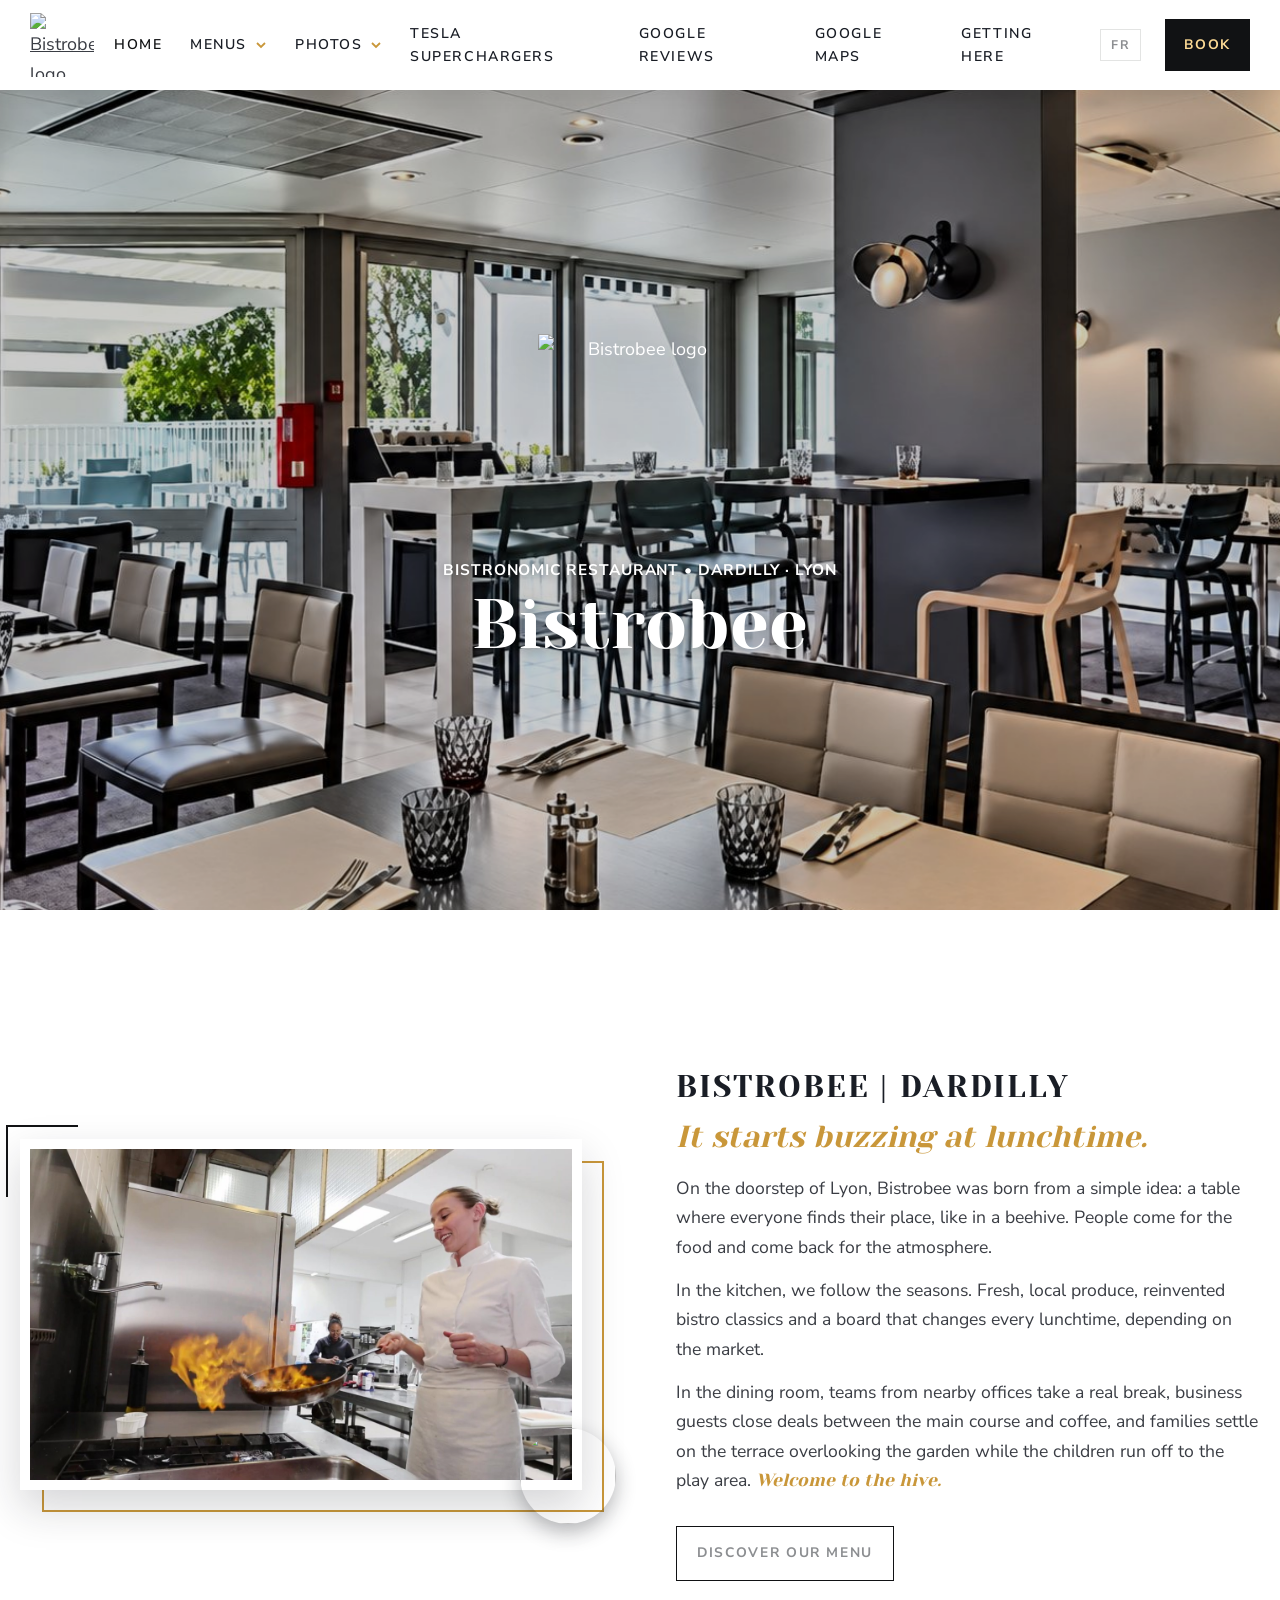
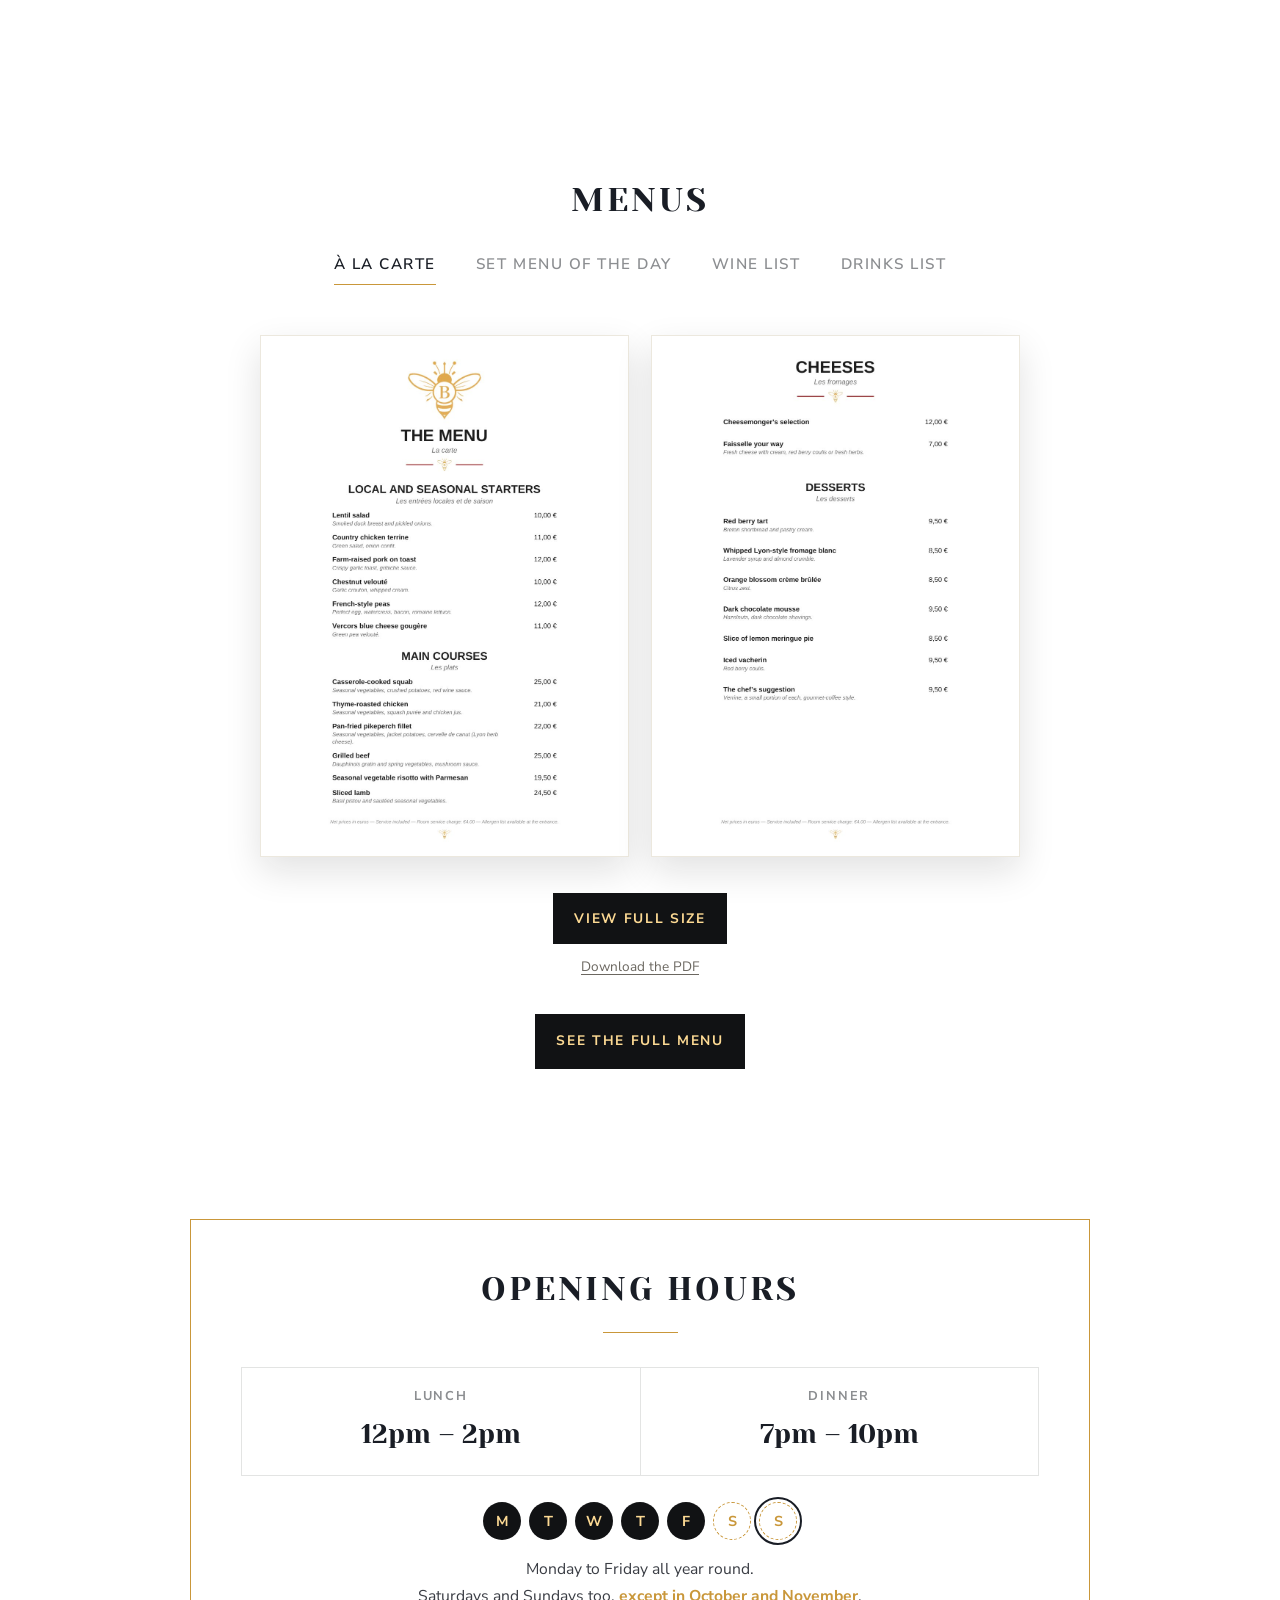
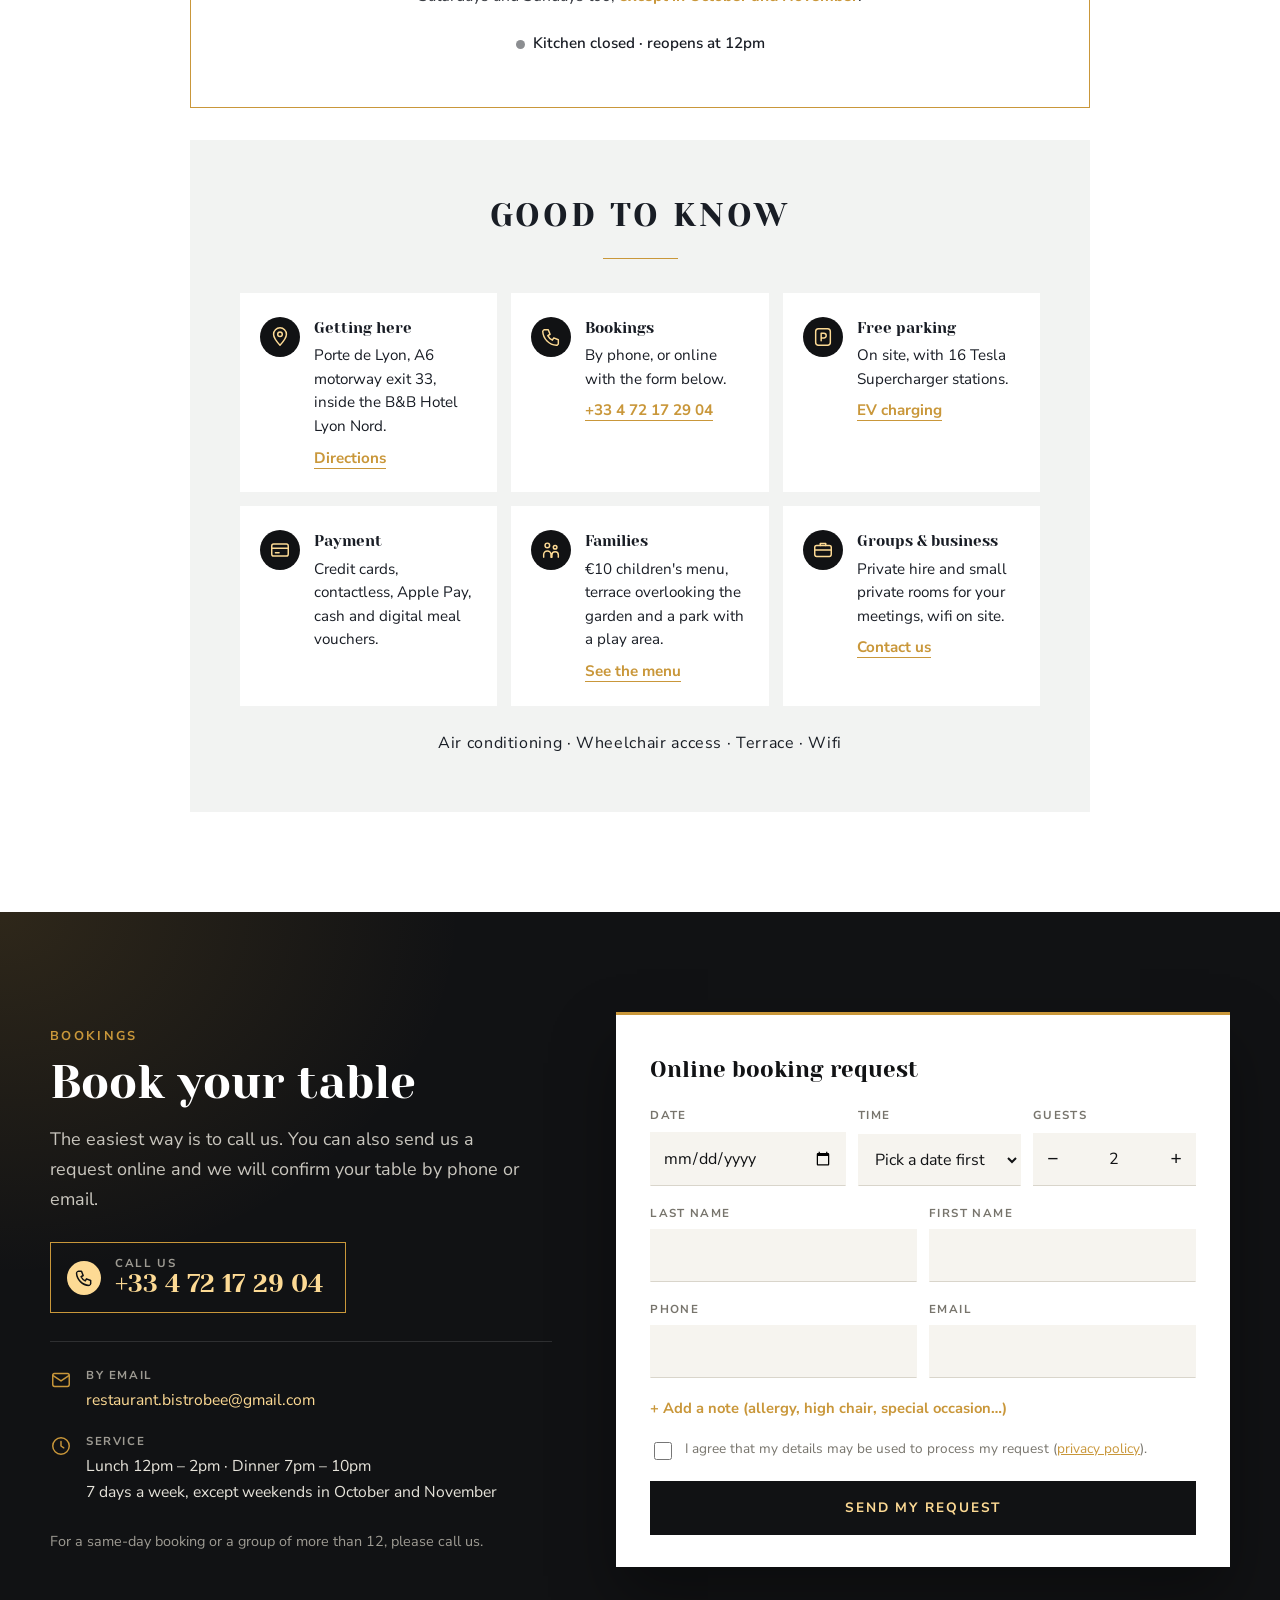
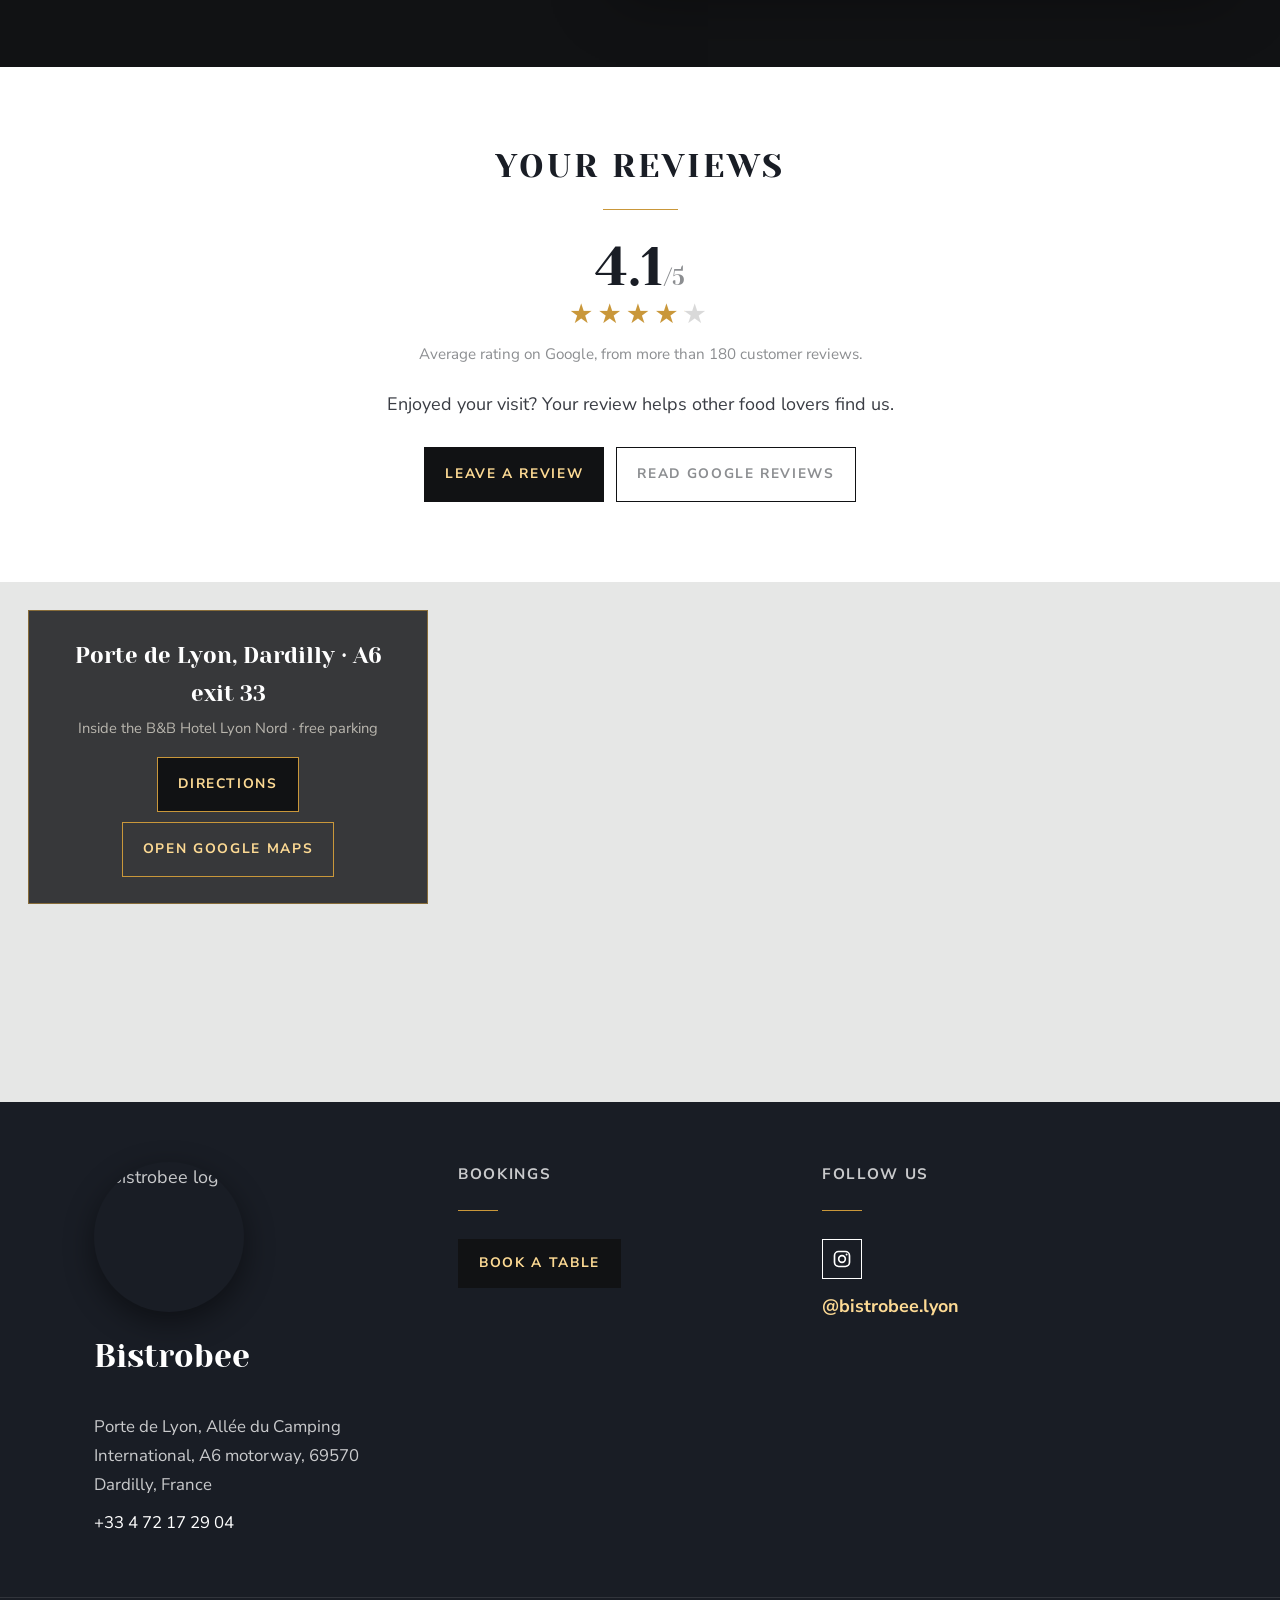
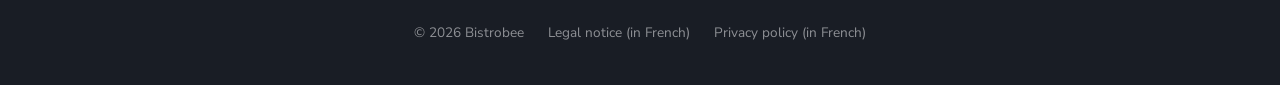
==== commit a1305d81: "Liens de la version anglaise vers /en/index.html Co-Authored-By: Claude Opus 5.5 <noreply@anthropic." ====
--- a/en/index.html
+++ b/en/index.html
@@ -5,14 +5,14 @@
 <meta name="viewport" content="width=device-width, initial-scale=1, viewport-fit=cover">
 <title>Bistrobee · Bistronomic restaurant in Dardilly near Lyon, garden terrace</title>
 <meta name="description" content="Seasonal homemade cooking and a large garden terrace on the doorstep of Lyon (A6, exit 33). Lunch and dinner, free parking, Tesla Superchargers. Book your table online.">
-<link rel="canonical" href="https://bistrobee.fr/en/">
+<link rel="canonical" href="https://bistrobee.fr/en/index.html">
 <link rel="alternate" hreflang="fr" href="https://bistrobee.fr/">
-<link rel="alternate" hreflang="en" href="https://bistrobee.fr/en/">
+<link rel="alternate" hreflang="en" href="https://bistrobee.fr/en/index.html">
 <link rel="alternate" hreflang="x-default" href="https://bistrobee.fr/">
 <meta property="og:type" content="website">
 <meta property="og:title" content="Bistrobee · Bistronomic restaurant in Dardilly near Lyon, garden terrace">
 <meta property="og:description" content="Seasonal homemade cooking and a large garden terrace on the doorstep of Lyon (A6, exit 33). Lunch and dinner, free parking, Tesla Superchargers. Book your table online.">
-<meta property="og:url" content="https://bistrobee.fr/en/">
+<meta property="og:url" content="https://bistrobee.fr/en/index.html">
 <meta property="og:image" content="https://bistrobee.fr/assets/hero.jpg">
 <meta property="og:locale" content="en_GB">
 <meta name="theme-color" content="#111214">
@@ -22,17 +22,17 @@
 <link rel="preconnect" href="https://fonts.googleapis.com">
 <link rel="preconnect" href="https://fonts.gstatic.com" crossorigin>
 <link rel="stylesheet" href="https://fonts.googleapis.com/css2?family=Yeseva+One&family=Nunito+Sans:opsz,wght@6..12,300;6..12,400;6..12,600;6..12,700&display=swap">
-<link rel="stylesheet" href="/assets/style.css?v=202610141458">
-<script type="application/ld+json">{"@context": "https://schema.org", "@type": "Restaurant", "name": "Bistrobee", "url": "https://bistrobee.fr/en/", "telephone": "+33472172904", "image": "https://bistrobee.fr/assets/hero.jpg", "logo": "https://bistrobee.fr/favicon-192.png", "servesCuisine": ["Cuisine de saison", "Bistronomique", "Fait maison"], "priceRange": "€€", "address": {"@type": "PostalAddress", "streetAddress": "Porte de Lyon, Allée du Camping International", "postalCode": "69570", "addressLocality": "Dardilly", "addressCountry": "FR"}, "geo": {"@type": "GeoCoordinates", "latitude": 45.8204651, "longitude": 4.7607888}, "openingHoursSpecification": [{"@type": "OpeningHoursSpecification", "dayOfWeek": "Monday", "opens": "12:00", "closes": "14:00"}, {"@type": "OpeningHoursSpecification", "dayOfWeek": "Monday", "opens": "19:00", "closes": "22:00"}, {"@type": "OpeningHoursSpecification", "dayOfWeek": "Tuesday", "opens": "12:00", "closes": "14:00"}, {"@type": "OpeningHoursSpecification", "dayOfWeek": "Tuesday", "opens": "19:00", "closes": "22:00"}, {"@type": "OpeningHoursSpecification", "dayOfWeek": "Wednesday", "opens": "12:00", "closes": "14:00"}, {"@type": "OpeningHoursSpecification", "dayOfWeek": "Wednesday", "opens": "19:00", "closes": "22:00"}, {"@type": "OpeningHoursSpecification", "dayOfWeek": "Thursday", "opens": "12:00", "closes": "14:00"}, {"@type": "OpeningHoursSpecification", "dayOfWeek": "Thursday", "opens": "19:00", "closes": "22:00"}, {"@type": "OpeningHoursSpecification", "dayOfWeek": "Friday", "opens": "12:00", "closes": "14:00"}, {"@type": "OpeningHoursSpecification", "dayOfWeek": "Friday", "opens": "19:00", "closes": "22:00"}, {"@type": "OpeningHoursSpecification", "dayOfWeek": ["Saturday", "Sunday"], "opens": "12:00", "closes": "14:00", "validFrom": "2026-12-01", "validThrough": "2027-09-30"}, {"@type": "OpeningHoursSpecification", "dayOfWeek": ["Saturday", "Sunday"], "opens": "19:00", "closes": "22:00", "validFrom": "2026-12-01", "validThrough": "2027-09-30"}], "acceptsReservations": true, "sameAs": ["https://www.instagram.com/bistrobee.lyon/"]}</script>
+<link rel="stylesheet" href="/assets/style.css?v=202610141501">
+<script type="application/ld+json">{"@context": "https://schema.org", "@type": "Restaurant", "name": "Bistrobee", "url": "https://bistrobee.fr/en/index.html", "telephone": "+33472172904", "image": "https://bistrobee.fr/assets/hero.jpg", "logo": "https://bistrobee.fr/favicon-192.png", "servesCuisine": ["Cuisine de saison", "Bistronomique", "Fait maison"], "priceRange": "€€", "address": {"@type": "PostalAddress", "streetAddress": "Porte de Lyon, Allée du Camping International", "postalCode": "69570", "addressLocality": "Dardilly", "addressCountry": "FR"}, "geo": {"@type": "GeoCoordinates", "latitude": 45.8204651, "longitude": 4.7607888}, "openingHoursSpecification": [{"@type": "OpeningHoursSpecification", "dayOfWeek": "Monday", "opens": "12:00", "closes": "14:00"}, {"@type": "OpeningHoursSpecification", "dayOfWeek": "Monday", "opens": "19:00", "closes": "22:00"}, {"@type": "OpeningHoursSpecification", "dayOfWeek": "Tuesday", "opens": "12:00", "closes": "14:00"}, {"@type": "OpeningHoursSpecification", "dayOfWeek": "Tuesday", "opens": "19:00", "closes": "22:00"}, {"@type": "OpeningHoursSpecification", "dayOfWeek": "Wednesday", "opens": "12:00", "closes": "14:00"}, {"@type": "OpeningHoursSpecification", "dayOfWeek": "Wednesday", "opens": "19:00", "closes": "22:00"}, {"@type": "OpeningHoursSpecification", "dayOfWeek": "Thursday", "opens": "12:00", "closes": "14:00"}, {"@type": "OpeningHoursSpecification", "dayOfWeek": "Thursday", "opens": "19:00", "closes": "22:00"}, {"@type": "OpeningHoursSpecification", "dayOfWeek": "Friday", "opens": "12:00", "closes": "14:00"}, {"@type": "OpeningHoursSpecification", "dayOfWeek": "Friday", "opens": "19:00", "closes": "22:00"}, {"@type": "OpeningHoursSpecification", "dayOfWeek": ["Saturday", "Sunday"], "opens": "12:00", "closes": "14:00", "validFrom": "2026-12-01", "validThrough": "2027-09-30"}, {"@type": "OpeningHoursSpecification", "dayOfWeek": ["Saturday", "Sunday"], "opens": "19:00", "closes": "22:00", "validFrom": "2026-12-01", "validThrough": "2027-09-30"}], "acceptsReservations": true, "sameAs": ["https://www.instagram.com/bistrobee.lyon/"]}</script>
 </head>
 <body>
 <a class="skip" href="#contenu">Skip to content</a>
 <header class="site-header">
   <div class="wrap">
-    <a class="logo" href="/en/" aria-label="Bistrobee home"><img src="https://cdn.jsdelivr.net/gh/KOdin397/bistrobee-site@7e58fa74d9dd8d46d62da9d87ef17aefbf4766b4/assets/logo-bistrobee-small.png" alt="Bistrobee logo" width="64" height="64"></a>
+    <a class="logo" href="/en/index.html" aria-label="Bistrobee home"><img src="https://cdn.jsdelivr.net/gh/KOdin397/bistrobee-site@7e58fa74d9dd8d46d62da9d87ef17aefbf4766b4/assets/logo-bistrobee-small.png" alt="Bistrobee logo" width="64" height="64"></a>
     <nav class="nav" id="nav" aria-label="Main navigation">
       <ul>
-        <li><a href="/en/" aria-current="page">Home</a></li>
+        <li><a href="/en/index.html" aria-current="page">Home</a></li>
         <li><a href="/en/menu.html">Menus <svg class="chev" viewBox="0 0 12 12" aria-hidden="true"><path d="M2 4l4 4 4-4" fill="none" stroke="#C9973A" stroke-width="1.8"/></svg></a>
           <ul><li><a href="/en/menu.html#la-carte">À la carte</a></li><li><a href="/en/menu.html#menu-du-jour">Set menu of the day</a></li><li><a href="/en/menu.html#carte-des-vins">Wine list</a></li><li><a href="/en/menu.html#carte-des-boissons">Drinks list</a></li></ul></li>
         <li><a href="/en/photos.html">Photos <svg class="chev" viewBox="0 0 12 12" aria-hidden="true"><path d="M2 4l4 4 4-4" fill="none" stroke="#C9973A" stroke-width="1.8"/></svg></a>
@@ -40,12 +40,12 @@
         <li><a href="/en/tesla-superchargers.html">Tesla Superchargers</a></li>
         <li><a href="https://www.google.com/search?q=Bistrobee+Dardilly+reviews" target="_blank" rel="noopener">Google reviews</a></li>
         <li><a href="https://www.google.com/maps/search/?api=1&amp;query=45.8204651%2C4.7607888" target="_blank" rel="noopener">Google Maps</a></li>
-        <li><a href="/en/#acces">Getting here</a></li>
+        <li><a href="/en/index.html#acces">Getting here</a></li>
       </ul>
     </nav>
     <div class="right">
       <a class="lang-link" href="/" hreflang="fr" lang="fr" title="Version française">FR</a>
-      <a class="btn btn-olive book-btn" href="/en/#reserver">Book</a>
+      <a class="btn btn-olive book-btn" href="/en/index.html#reserver">Book</a>
       <button class="burger" id="burger" type="button" aria-label="Open the menu" aria-expanded="false" aria-controls="nav"><span></span><span></span><span></span></button>
     </div>
   </div>
@@ -209,7 +209,7 @@
     <div>
       <p class="label">Bookings</p>
       <div class="sbar"></div>
-      <a class="btn btn-olive" href="/en/#reserver">Book a table</a>
+      <a class="btn btn-olive" href="/en/index.html#reserver">Book a table</a>
     </div>
     <div>
       <p class="label">Follow us</p>
@@ -228,9 +228,9 @@
 </footer>
 <nav class="mbar" aria-label="Quick actions">
   <a class="mbar-a" href="tel:+33472172904" data-track="appel"><svg viewBox="0 0 24 24" aria-hidden="true"><path d="M6.6 10.8a15 15 0 0 0 6.6 6.6l2.2-2.2a1 1 0 0 1 1-.25 11.4 11.4 0 0 0 3.6.57 1 1 0 0 1 1 1V20a1 1 0 0 1-1 1A17 17 0 0 1 3 4a1 1 0 0 1 1-1h3.5a1 1 0 0 1 1 1c0 1.25.2 2.45.57 3.57a1 1 0 0 1-.25 1z"/></svg><span>Call</span></a>
-  <a class="mbar-a mbar-main" href="/en/#reserver"><svg viewBox="0 0 24 24" aria-hidden="true"><path d="M7 2v2H5a2 2 0 0 0-2 2v14a2 2 0 0 0 2 2h14a2 2 0 0 0 2-2V6a2 2 0 0 0-2-2h-2V2h-2v2H9V2zm-2 8h14v10H5z"/></svg><span>Book</span></a>
+  <a class="mbar-a mbar-main" href="/en/index.html#reserver"><svg viewBox="0 0 24 24" aria-hidden="true"><path d="M7 2v2H5a2 2 0 0 0-2 2v14a2 2 0 0 0 2 2h14a2 2 0 0 0 2-2V6a2 2 0 0 0-2-2h-2V2h-2v2H9V2zm-2 8h14v10H5z"/></svg><span>Book</span></a>
   <a class="mbar-a" href="https://www.google.com/maps/dir/?api=1&amp;destination=45.8204651,4.7607888" target="_blank" rel="noopener" data-track="itineraire"><svg viewBox="0 0 24 24" aria-hidden="true"><path d="M12 2a7 7 0 0 0-7 7c0 5 7 13 7 13s7-8 7-13a7 7 0 0 0-7-7zm0 9.5A2.5 2.5 0 1 1 12 6.5a2.5 2.5 0 0 1 0 5z"/></svg><span>Directions</span></a>
 </nav>
-<script src="/assets/site.js?v=202610141458"></script>
+<script src="/assets/site.js?v=202610141501"></script>
 </body>
 </html>
--- a/assets/style.css
+++ b/assets/style.css
@@ -607,3 +607,39 @@
   .site-footer .ig-handle{display:flex;width:max-content}
   .site-footer .bottom{align-items:center}
 }
+
+/* ---- Lien de langue (FR / EN) ---- */
+.lang-link{font-family:var(--f-body);font-weight:700;font-size:.78rem;letter-spacing:.12em;color:var(--muted);text-decoration:none;border:1px solid var(--line);padding:9px 10px;line-height:1;margin-right:10px}
+.lang-link:hover{border-color:var(--olive);color:var(--ink)}
+@media (max-width:560px){.lang-link{padding:8px 8px;margin-right:6px;font-size:.72rem}}
+
+/* ---- Carte en texte ---- */
+.menu-text{max-width:1430px;margin:26px auto 0;border:1px solid var(--line);background:var(--white,#fff)}
+.menu-text>summary{cursor:pointer;list-style:none;padding:18px 22px;font-weight:700;font-size:.86rem;letter-spacing:.12em;text-transform:uppercase;color:var(--muted);display:flex;justify-content:space-between;align-items:center;gap:12px}
+.menu-text>summary::-webkit-details-marker{display:none}
+.menu-text>summary::after{content:"+";font-size:1.4rem;line-height:1;color:var(--ink)}
+.menu-text[open]>summary::after{content:"–"}
+.menu-text[open]>summary{border-bottom:1px solid var(--line)}
+.menu-text .menu-cat{font-family:var(--f-title);font-weight:400;text-transform:uppercase;letter-spacing:.08em;font-size:1.15rem;text-align:center;margin:34px 0 18px;color:var(--ink)}
+.menu-text .cards{padding:0 22px}
+.menu-text .menu-foot{font-size:.9rem;font-style:italic;text-align:center;margin:26px 22px 24px;color:var(--muted)}
+@media (max-width:760px){.menu-text .cards{grid-template-columns:1fr;padding:0 12px}.menu-text .card{padding:16px 18px}.menu-text .card h3{font-size:1.15rem}}
+
+/* ---- Avis Google ---- */
+.reviews{padding:80px 20px;text-align:center;background:var(--white,#fff)}
+.rv-score{margin:30px 0 4px;font-family:var(--f-title);color:var(--ink)}
+.rv-score b{font-size:3.4rem;font-weight:400;line-height:1}
+.rv-score span{font-size:1.4rem;color:var(--muted)}
+.rv-stars{margin:0}
+.rv-stars span{--r:4;display:inline-block;font-size:1.7rem;letter-spacing:4px;line-height:1;background:linear-gradient(90deg,#C9973A calc(var(--r)/5*100%),#D9D9D9 0);-webkit-background-clip:text;background-clip:text;color:transparent}
+.rv-stars span::before{content:"★★★★★"}
+.rv-sub{font-size:.95rem;color:var(--muted);margin:10px 0 0}
+.rv-lead{max-width:560px;margin:22px auto 0}
+.reviews .acts{display:flex;gap:12px;justify-content:center;flex-wrap:wrap;margin-top:28px}
+
+/* ---- Menu du jour (Google Sheet) ---- */
+.jour-live{max-width:900px;margin:0 auto}
+.jour-live .jour-title{font-family:var(--f-title);font-weight:400;text-transform:uppercase;letter-spacing:.08em;text-align:center;font-size:1.4rem;margin:0 0 6px;color:var(--ink)}
+.jour-live .jour-note{text-align:center;color:var(--muted);margin:0 0 22px}
+.jour-live .menu-cat{font-family:var(--f-title);font-weight:400;text-transform:uppercase;letter-spacing:.08em;font-size:1.05rem;text-align:center;margin:26px 0 14px;color:var(--ink)}
+.jour-live .cards{grid-template-columns:1fr}
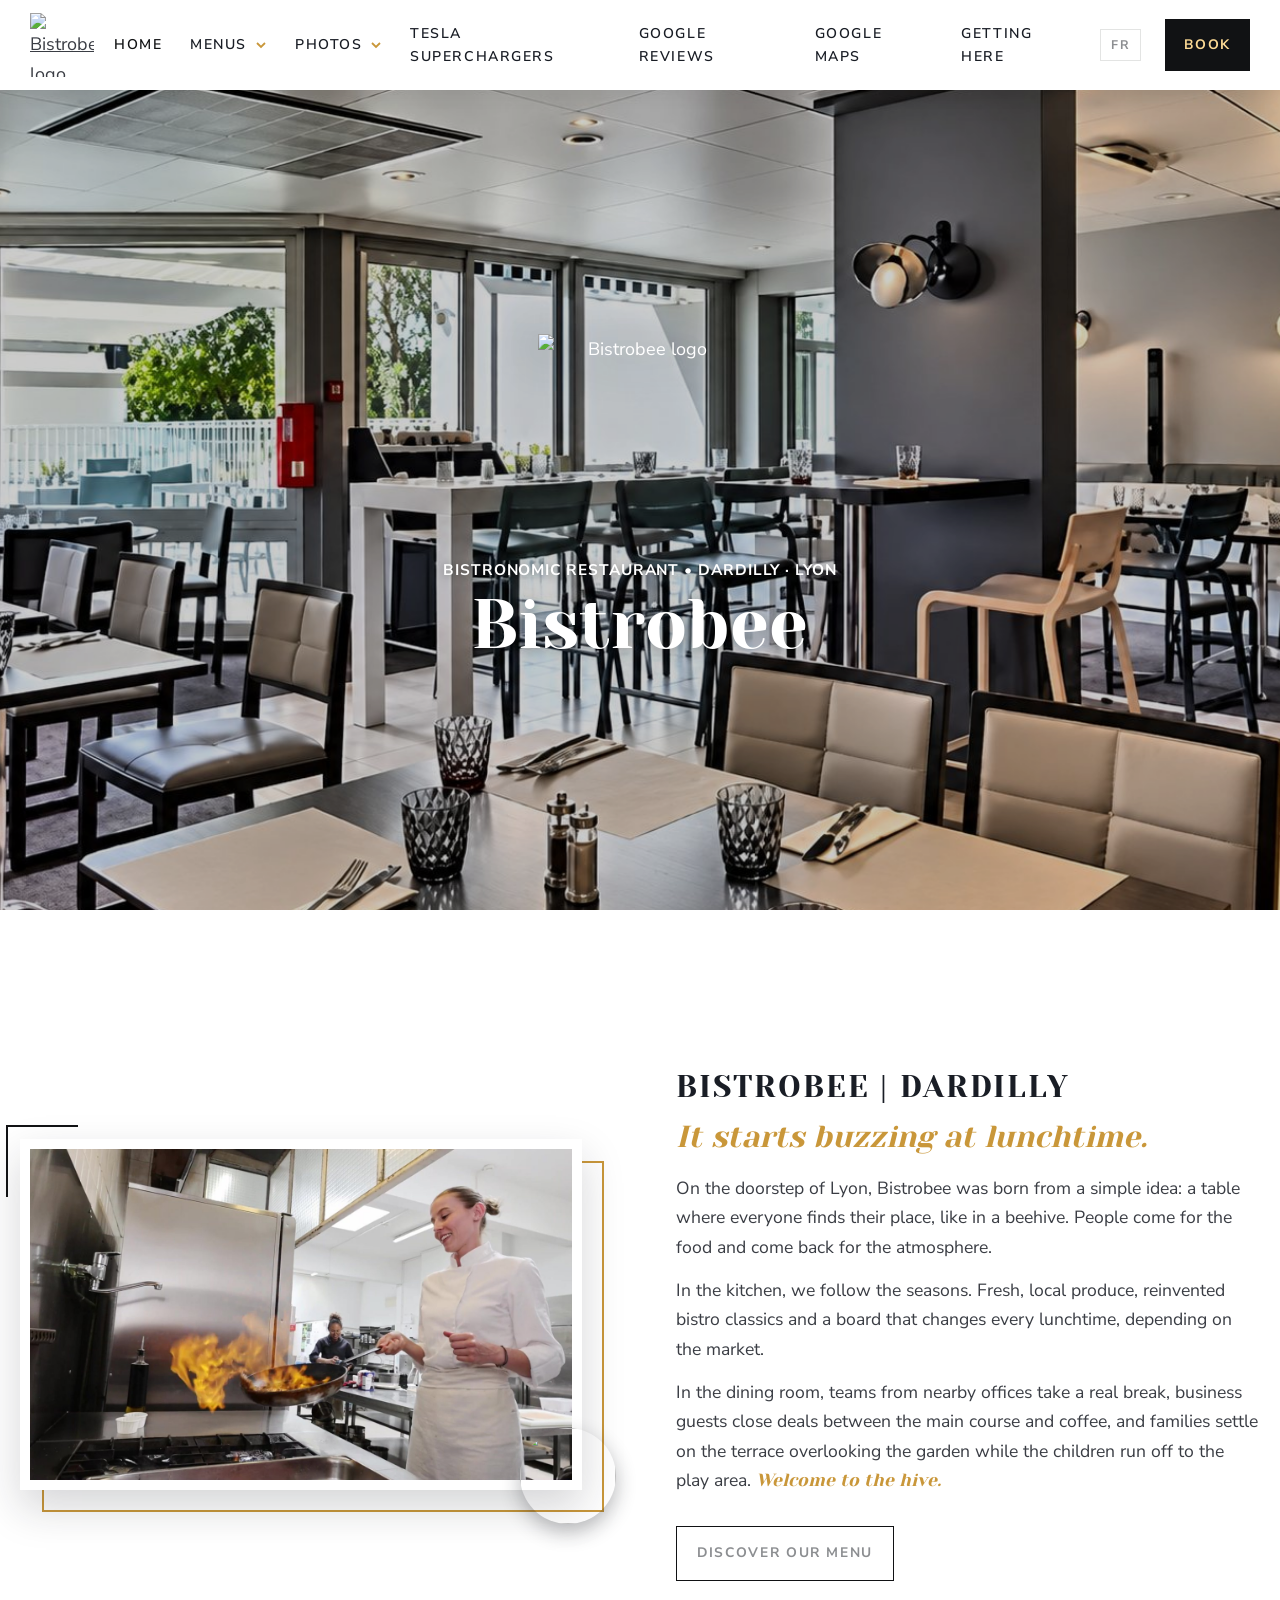
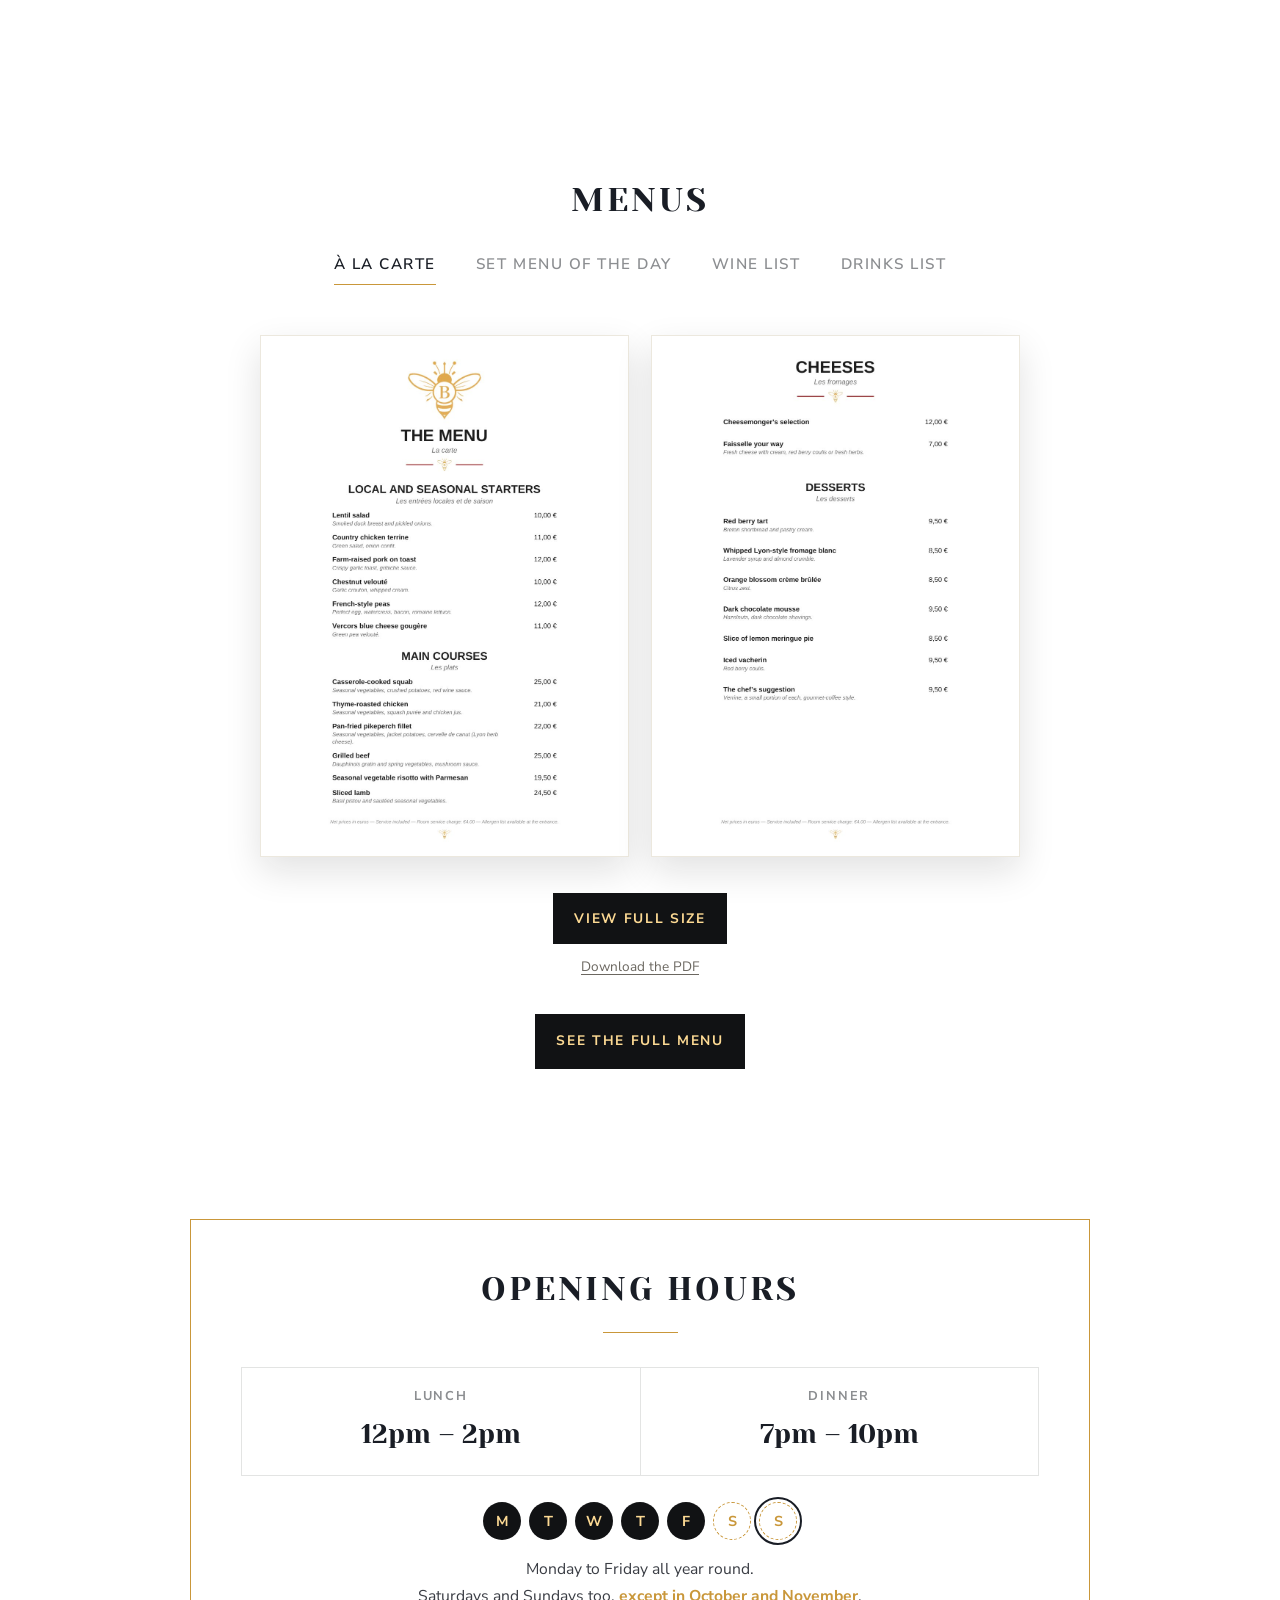
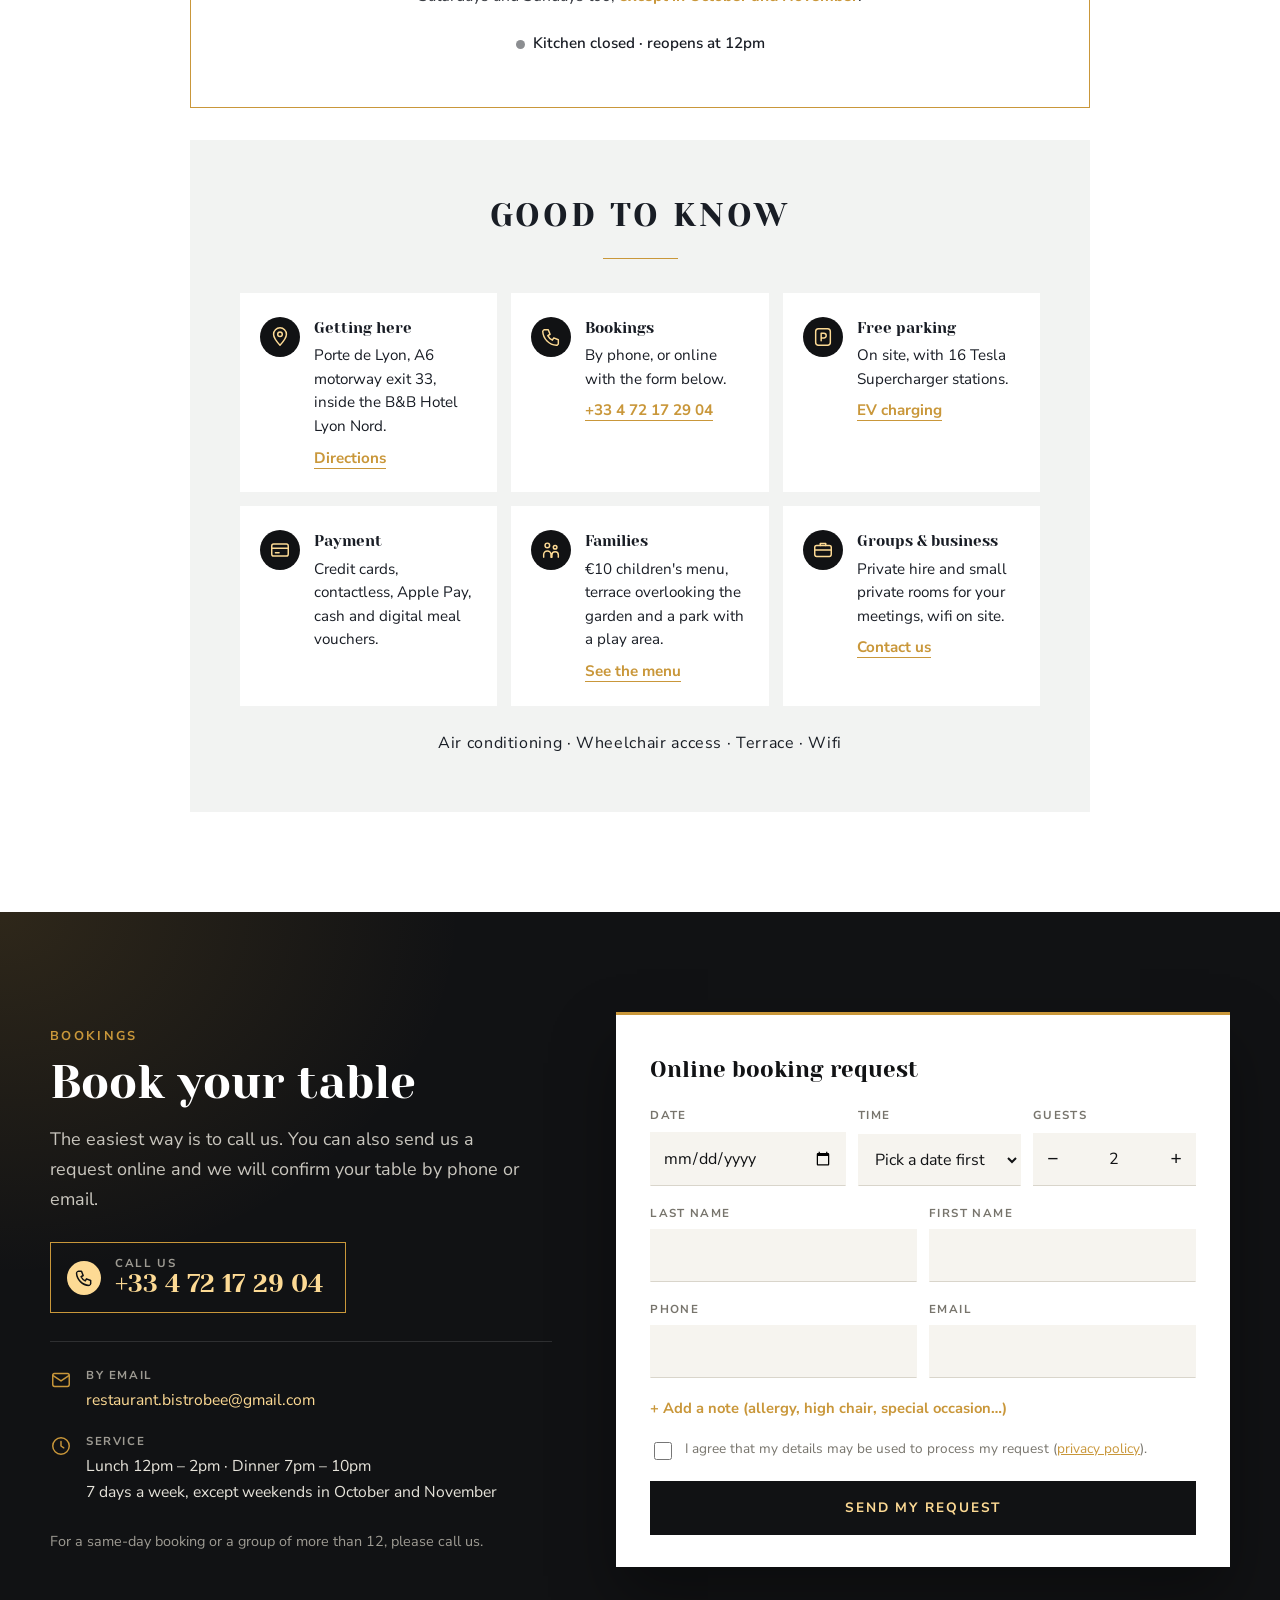
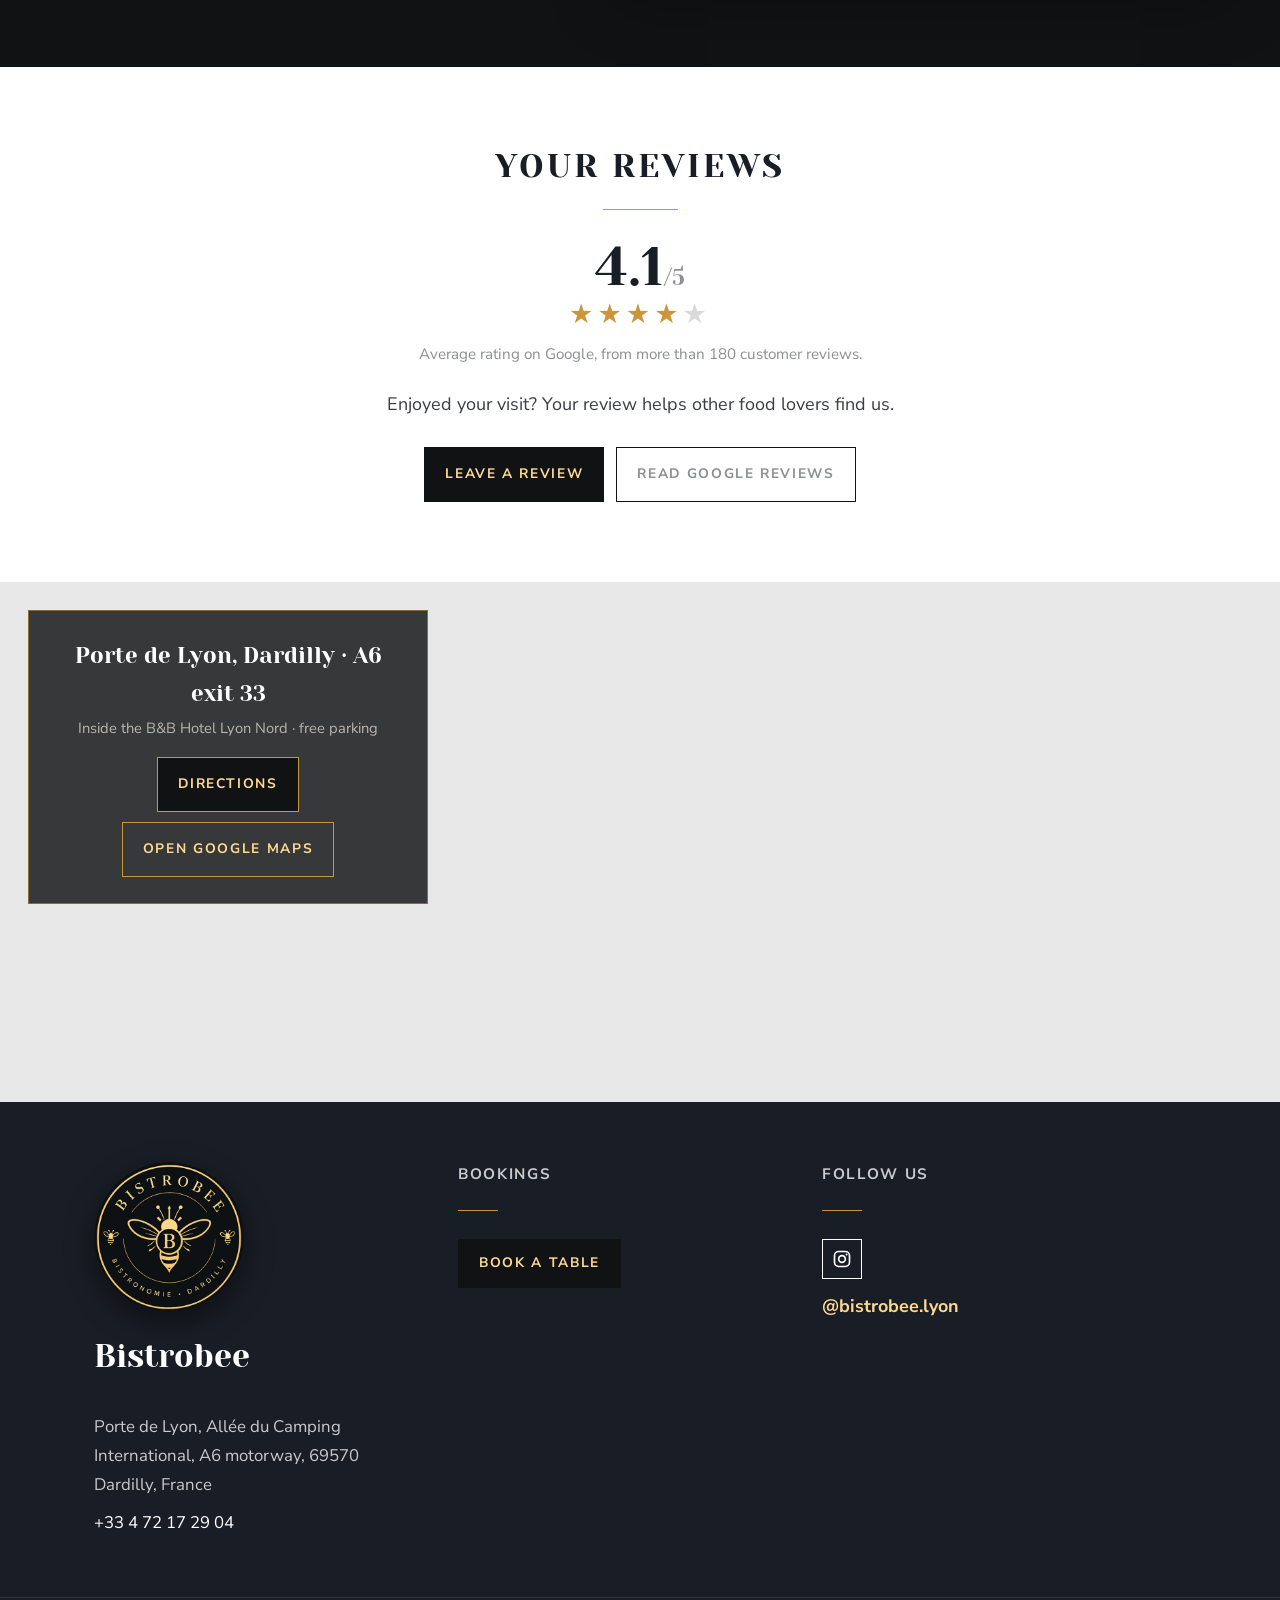
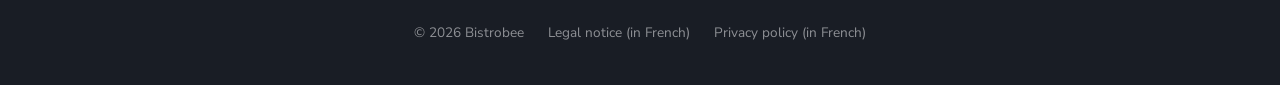
==== commit 5c094966: "Favicon Bistrobee sous des noms uniques (Base44 remplaçait /favicon.ico) Co-Authored-By: Claude Opus" ====
--- a/en/index.html
+++ b/en/index.html
@@ -16,20 +16,21 @@
 <meta property="og:image" content="https://bistrobee.fr/assets/hero.jpg">
 <meta property="og:locale" content="en_GB">
 <meta name="theme-color" content="#111214">
-<link rel="icon" href="/favicon.ico" sizes="48x48">
-<link rel="icon" type="image/png" href="/favicon-192.png" sizes="192x192">
-<link rel="apple-touch-icon" href="/apple-touch-icon.png">
+<link rel="icon" type="image/png" href="https://cdn.jsdelivr.net/gh/KOdin397/bistrobee-site@5a10555a925ec99c2071f75a7600abc88ad4c465/assets/bistrobee-icon-32.png" sizes="32x32">
+<link rel="icon" type="image/png" href="https://cdn.jsdelivr.net/gh/KOdin397/bistrobee-site@5a10555a925ec99c2071f75a7600abc88ad4c465/assets/bistrobee-icon-192.png" sizes="192x192">
+<link rel="shortcut icon" href="/assets/bistrobee-icon.ico">
+<link rel="apple-touch-icon" href="https://cdn.jsdelivr.net/gh/KOdin397/bistrobee-site@5a10555a925ec99c2071f75a7600abc88ad4c465/assets/bistrobee-apple-touch-icon.png">
 <link rel="preconnect" href="https://fonts.googleapis.com">
 <link rel="preconnect" href="https://fonts.gstatic.com" crossorigin>
 <link rel="stylesheet" href="https://fonts.googleapis.com/css2?family=Yeseva+One&family=Nunito+Sans:opsz,wght@6..12,300;6..12,400;6..12,600;6..12,700&display=swap">
-<link rel="stylesheet" href="/assets/style.css?v=202610141501">
-<script type="application/ld+json">{"@context": "https://schema.org", "@type": "Restaurant", "name": "Bistrobee", "url": "https://bistrobee.fr/en/index.html", "telephone": "+33472172904", "image": "https://bistrobee.fr/assets/hero.jpg", "logo": "https://bistrobee.fr/favicon-192.png", "servesCuisine": ["Cuisine de saison", "Bistronomique", "Fait maison"], "priceRange": "€€", "address": {"@type": "PostalAddress", "streetAddress": "Porte de Lyon, Allée du Camping International", "postalCode": "69570", "addressLocality": "Dardilly", "addressCountry": "FR"}, "geo": {"@type": "GeoCoordinates", "latitude": 45.8204651, "longitude": 4.7607888}, "openingHoursSpecification": [{"@type": "OpeningHoursSpecification", "dayOfWeek": "Monday", "opens": "12:00", "closes": "14:00"}, {"@type": "OpeningHoursSpecification", "dayOfWeek": "Monday", "opens": "19:00", "closes": "22:00"}, {"@type": "OpeningHoursSpecification", "dayOfWeek": "Tuesday", "opens": "12:00", "closes": "14:00"}, {"@type": "OpeningHoursSpecification", "dayOfWeek": "Tuesday", "opens": "19:00", "closes": "22:00"}, {"@type": "OpeningHoursSpecification", "dayOfWeek": "Wednesday", "opens": "12:00", "closes": "14:00"}, {"@type": "OpeningHoursSpecification", "dayOfWeek": "Wednesday", "opens": "19:00", "closes": "22:00"}, {"@type": "OpeningHoursSpecification", "dayOfWeek": "Thursday", "opens": "12:00", "closes": "14:00"}, {"@type": "OpeningHoursSpecification", "dayOfWeek": "Thursday", "opens": "19:00", "closes": "22:00"}, {"@type": "OpeningHoursSpecification", "dayOfWeek": "Friday", "opens": "12:00", "closes": "14:00"}, {"@type": "OpeningHoursSpecification", "dayOfWeek": "Friday", "opens": "19:00", "closes": "22:00"}, {"@type": "OpeningHoursSpecification", "dayOfWeek": ["Saturday", "Sunday"], "opens": "12:00", "closes": "14:00", "validFrom": "2026-12-01", "validThrough": "2027-09-30"}, {"@type": "OpeningHoursSpecification", "dayOfWeek": ["Saturday", "Sunday"], "opens": "19:00", "closes": "22:00", "validFrom": "2026-12-01", "validThrough": "2027-09-30"}], "acceptsReservations": true, "sameAs": ["https://www.instagram.com/bistrobee.lyon/"]}</script>
+<link rel="stylesheet" href="/assets/style.css?v=202610181704">
+<script type="application/ld+json">{"@context": "https://schema.org", "@type": "Restaurant", "name": "Bistrobee", "url": "https://bistrobee.fr/en/index.html", "telephone": "+33472172904", "image": "https://bistrobee.fr/assets/hero.jpg", "logo": "https://bistrobee.fr/assets/bistrobee-icon-192.png", "servesCuisine": ["Cuisine de saison", "Bistronomique", "Fait maison"], "priceRange": "€€", "address": {"@type": "PostalAddress", "streetAddress": "Porte de Lyon, Allée du Camping International", "postalCode": "69570", "addressLocality": "Dardilly", "addressCountry": "FR"}, "geo": {"@type": "GeoCoordinates", "latitude": 45.8204651, "longitude": 4.7607888}, "openingHoursSpecification": [{"@type": "OpeningHoursSpecification", "dayOfWeek": "Monday", "opens": "12:00", "closes": "14:00"}, {"@type": "OpeningHoursSpecification", "dayOfWeek": "Monday", "opens": "19:00", "closes": "22:00"}, {"@type": "OpeningHoursSpecification", "dayOfWeek": "Tuesday", "opens": "12:00", "closes": "14:00"}, {"@type": "OpeningHoursSpecification", "dayOfWeek": "Tuesday", "opens": "19:00", "closes": "22:00"}, {"@type": "OpeningHoursSpecification", "dayOfWeek": "Wednesday", "opens": "12:00", "closes": "14:00"}, {"@type": "OpeningHoursSpecification", "dayOfWeek": "Wednesday", "opens": "19:00", "closes": "22:00"}, {"@type": "OpeningHoursSpecification", "dayOfWeek": "Thursday", "opens": "12:00", "closes": "14:00"}, {"@type": "OpeningHoursSpecification", "dayOfWeek": "Thursday", "opens": "19:00", "closes": "22:00"}, {"@type": "OpeningHoursSpecification", "dayOfWeek": "Friday", "opens": "12:00", "closes": "14:00"}, {"@type": "OpeningHoursSpecification", "dayOfWeek": "Friday", "opens": "19:00", "closes": "22:00"}, {"@type": "OpeningHoursSpecification", "dayOfWeek": ["Saturday", "Sunday"], "opens": "12:00", "closes": "14:00", "validFrom": "2026-12-01", "validThrough": "2027-09-30"}, {"@type": "OpeningHoursSpecification", "dayOfWeek": ["Saturday", "Sunday"], "opens": "19:00", "closes": "22:00", "validFrom": "2026-12-01", "validThrough": "2027-09-30"}], "acceptsReservations": true, "sameAs": ["https://www.instagram.com/bistrobee.lyon/"]}</script>
 </head>
 <body>
 <a class="skip" href="#contenu">Skip to content</a>
 <header class="site-header">
   <div class="wrap">
-    <a class="logo" href="/en/index.html" aria-label="Bistrobee home"><img src="https://cdn.jsdelivr.net/gh/KOdin397/bistrobee-site@7e58fa74d9dd8d46d62da9d87ef17aefbf4766b4/assets/logo-bistrobee-small.png" alt="Bistrobee logo" width="64" height="64"></a>
+    <a class="logo" href="/en/index.html" aria-label="Bistrobee home"><img src="https://cdn.jsdelivr.net/gh/KOdin397/bistrobee-site@5a10555a925ec99c2071f75a7600abc88ad4c465/assets/logo-bistrobee-small.png" alt="Bistrobee logo" width="64" height="64"></a>
     <nav class="nav" id="nav" aria-label="Main navigation">
       <ul>
         <li><a href="/en/index.html" aria-current="page">Home</a></li>
@@ -54,7 +55,7 @@
 <div class="hero" id="accueil">
   <div class="hero-bg" aria-hidden="true"></div>
   <div class="in">
-    <img class="hero-logo" src="https://cdn.jsdelivr.net/gh/KOdin397/bistrobee-site@7e58fa74d9dd8d46d62da9d87ef17aefbf4766b4/assets/logo-bistrobee.png" alt="Bistrobee logo" width="220" height="220">
+    <img class="hero-logo" src="https://cdn.jsdelivr.net/gh/KOdin397/bistrobee-site@5a10555a925ec99c2071f75a7600abc88ad4c465/assets/logo-bistrobee.png" alt="Bistrobee logo" width="220" height="220">
     <p class="kicker">Bistronomic restaurant • Dardilly · Lyon</p>
     <h1>Bistrobee</h1>
   </div>
@@ -63,8 +64,8 @@
 <section class="intro">
   <div class="wrap">
     <figure class="chef-frame">
-      <img src="https://cdn.jsdelivr.net/gh/KOdin397/bistrobee-site@7e58fa74d9dd8d46d62da9d87ef17aefbf4766b4/assets/cheffe.jpg" alt="In the Bistrobee kitchen, a flambéed pan on the stove" width="1400" height="788" loading="lazy">
-      <img class="chef-badge" src="https://cdn.jsdelivr.net/gh/KOdin397/bistrobee-site@7e58fa74d9dd8d46d62da9d87ef17aefbf4766b4/assets/logo-bistrobee-small.png" alt="" width="96" height="96" aria-hidden="true">
+      <img src="https://cdn.jsdelivr.net/gh/KOdin397/bistrobee-site@5a10555a925ec99c2071f75a7600abc88ad4c465/assets/cheffe.jpg" alt="In the Bistrobee kitchen, a flambéed pan on the stove" width="1400" height="788" loading="lazy">
+      <img class="chef-badge" src="https://cdn.jsdelivr.net/gh/KOdin397/bistrobee-site@5a10555a925ec99c2071f75a7600abc88ad4c465/assets/logo-bistrobee-small.png" alt="" width="96" height="96" aria-hidden="true">
     </figure>
     <div class="story">
       <h2>Bistrobee | Dardilly</h2>
@@ -86,10 +87,10 @@
       <button class="tab" type="button" role="tab" id="t-vins" aria-controls="p-vins" aria-selected="false" tabindex="-1">Wine list</button>
       <button class="tab" type="button" role="tab" id="t-boissons" aria-controls="p-boissons" aria-selected="false" tabindex="-1">Drinks list</button>
     </div>
-    <div id="p-carte" role="tabpanel" aria-labelledby="t-carte"><div class="drink-pages a4" data-all="https://cdn.jsdelivr.net/gh/KOdin397/bistrobee-site@7e58fa74d9dd8d46d62da9d87ef17aefbf4766b4/assets/carte-2.jpg,https://cdn.jsdelivr.net/gh/KOdin397/bistrobee-site@7e58fa74d9dd8d46d62da9d87ef17aefbf4766b4/assets/carte-4.jpg,https://cdn.jsdelivr.net/gh/KOdin397/bistrobee-site@7e58fa74d9dd8d46d62da9d87ef17aefbf4766b4/assets/carte-6.jpg" data-alts="The menu: local and seasonal starters, main courses|Cheeses and desserts|To share and children's menu"><a class="drink-page" href="https://cdn.jsdelivr.net/gh/KOdin397/bistrobee-site@7e58fa74d9dd8d46d62da9d87ef17aefbf4766b4/assets/carte-2.jpg" data-src="https://cdn.jsdelivr.net/gh/KOdin397/bistrobee-site@7e58fa74d9dd8d46d62da9d87ef17aefbf4766b4/assets/carte-2.jpg"><img src="https://cdn.jsdelivr.net/gh/KOdin397/bistrobee-site@7e58fa74d9dd8d46d62da9d87ef17aefbf4766b4/assets/carte-2.jpg" alt="The menu: local and seasonal starters, main courses" width="1000" height="1415" style="aspect-ratio:1000/1415" loading="lazy" decoding="async"></a><a class="drink-page" href="https://cdn.jsdelivr.net/gh/KOdin397/bistrobee-site@7e58fa74d9dd8d46d62da9d87ef17aefbf4766b4/assets/carte-4.jpg" data-src="https://cdn.jsdelivr.net/gh/KOdin397/bistrobee-site@7e58fa74d9dd8d46d62da9d87ef17aefbf4766b4/assets/carte-4.jpg"><img src="https://cdn.jsdelivr.net/gh/KOdin397/bistrobee-site@7e58fa74d9dd8d46d62da9d87ef17aefbf4766b4/assets/carte-4.jpg" alt="Cheeses and desserts" width="1000" height="1415" style="aspect-ratio:1000/1415" loading="lazy" decoding="async"></a></div><p class="center doc-actions"><button class="btn btn-olive doc-open" type="button">View full size</button><a class="pdf-dl" href="https://cdn.jsdelivr.net/gh/KOdin397/bistrobee-site@7e58fa74d9dd8d46d62da9d87ef17aefbf4766b4/assets/la-carte.pdf" download>Download the PDF</a></p></div>
+    <div id="p-carte" role="tabpanel" aria-labelledby="t-carte"><div class="drink-pages a4" data-all="https://cdn.jsdelivr.net/gh/KOdin397/bistrobee-site@5a10555a925ec99c2071f75a7600abc88ad4c465/assets/carte-2.jpg,https://cdn.jsdelivr.net/gh/KOdin397/bistrobee-site@5a10555a925ec99c2071f75a7600abc88ad4c465/assets/carte-4.jpg,https://cdn.jsdelivr.net/gh/KOdin397/bistrobee-site@5a10555a925ec99c2071f75a7600abc88ad4c465/assets/carte-6.jpg" data-alts="The menu: local and seasonal starters, main courses|Cheeses and desserts|To share and children's menu"><a class="drink-page" href="https://cdn.jsdelivr.net/gh/KOdin397/bistrobee-site@5a10555a925ec99c2071f75a7600abc88ad4c465/assets/carte-2.jpg" data-src="https://cdn.jsdelivr.net/gh/KOdin397/bistrobee-site@5a10555a925ec99c2071f75a7600abc88ad4c465/assets/carte-2.jpg"><img src="https://cdn.jsdelivr.net/gh/KOdin397/bistrobee-site@5a10555a925ec99c2071f75a7600abc88ad4c465/assets/carte-2.jpg" alt="The menu: local and seasonal starters, main courses" width="1000" height="1415" style="aspect-ratio:1000/1415" loading="lazy" decoding="async"></a><a class="drink-page" href="https://cdn.jsdelivr.net/gh/KOdin397/bistrobee-site@5a10555a925ec99c2071f75a7600abc88ad4c465/assets/carte-4.jpg" data-src="https://cdn.jsdelivr.net/gh/KOdin397/bistrobee-site@5a10555a925ec99c2071f75a7600abc88ad4c465/assets/carte-4.jpg"><img src="https://cdn.jsdelivr.net/gh/KOdin397/bistrobee-site@5a10555a925ec99c2071f75a7600abc88ad4c465/assets/carte-4.jpg" alt="Cheeses and desserts" width="1000" height="1415" style="aspect-ratio:1000/1415" loading="lazy" decoding="async"></a></div><p class="center doc-actions"><button class="btn btn-olive doc-open" type="button">View full size</button><a class="pdf-dl" href="https://cdn.jsdelivr.net/gh/KOdin397/bistrobee-site@5a10555a925ec99c2071f75a7600abc88ad4c465/assets/la-carte.pdf" download>Download the PDF</a></p></div>
     <div id="p-jour" role="tabpanel" aria-labelledby="t-jour" hidden><div class="jour" data-jour-sheet="https://docs.google.com/spreadsheets/d/1m_XYXlBTySyC6B6a1P-IMEeVxSd01Oary9zTgWhZQqY/gviz/tq?tqx=out:csv&amp;gid=0"><div class="jour-live" hidden></div><div class="soon jour-fallback"><p class="soon-k">Depending on the market</p><h3>Set menu of the day</h3><p>Every day the kitchen creates a set menu from the freshest seasonal produce. It is written on the board in the restaurant.</p><p>To find out what is on today, give us a call or drop by.</p></div></div></div>
-    <div id="p-vins" role="tabpanel" aria-labelledby="t-vins" hidden><div class="drink-pages" data-all="https://cdn.jsdelivr.net/gh/KOdin397/bistrobee-site@7e58fa74d9dd8d46d62da9d87ef17aefbf4766b4/assets/vins-1.jpg,https://cdn.jsdelivr.net/gh/KOdin397/bistrobee-site@7e58fa74d9dd8d46d62da9d87ef17aefbf4766b4/assets/vins-2.jpg,https://cdn.jsdelivr.net/gh/KOdin397/bistrobee-site@7e58fa74d9dd8d46d62da9d87ef17aefbf4766b4/assets/vins-3.jpg,https://cdn.jsdelivr.net/gh/KOdin397/bistrobee-site@7e58fa74d9dd8d46d62da9d87ef17aefbf4766b4/assets/vins-4.jpg,https://cdn.jsdelivr.net/gh/KOdin397/bistrobee-site@7e58fa74d9dd8d46d62da9d87ef17aefbf4766b4/assets/vins-5.jpg,https://cdn.jsdelivr.net/gh/KOdin397/bistrobee-site@7e58fa74d9dd8d46d62da9d87ef17aefbf4766b4/assets/vins-6.jpg" data-alts="Carte des vins : au verre et en demi-bouteille|Vins rosés, bulles et champagnes|Vins rouges : Bourgogne, Loire, Côte de Nuits, Beaujolais|Vins rouges : vallée du Rhône, Languedoc, Provence|Vins blancs : Bourgogne, Loire, Côte de Beaune|Vins blancs : Mâconnais, Rhône, Provence, Sud-Ouest"><a class="drink-page" href="https://cdn.jsdelivr.net/gh/KOdin397/bistrobee-site@7e58fa74d9dd8d46d62da9d87ef17aefbf4766b4/assets/vins-1.jpg" data-src="https://cdn.jsdelivr.net/gh/KOdin397/bistrobee-site@7e58fa74d9dd8d46d62da9d87ef17aefbf4766b4/assets/vins-1.jpg"><img src="https://cdn.jsdelivr.net/gh/KOdin397/bistrobee-site@7e58fa74d9dd8d46d62da9d87ef17aefbf4766b4/assets/vins-1.jpg" alt="Carte des vins : au verre et en demi-bouteille" width="875" height="1240" style="aspect-ratio:875/1240" loading="lazy" decoding="async"></a><a class="drink-page" href="https://cdn.jsdelivr.net/gh/KOdin397/bistrobee-site@7e58fa74d9dd8d46d62da9d87ef17aefbf4766b4/assets/vins-3.jpg" data-src="https://cdn.jsdelivr.net/gh/KOdin397/bistrobee-site@7e58fa74d9dd8d46d62da9d87ef17aefbf4766b4/assets/vins-3.jpg"><img src="https://cdn.jsdelivr.net/gh/KOdin397/bistrobee-site@7e58fa74d9dd8d46d62da9d87ef17aefbf4766b4/assets/vins-3.jpg" alt="Vins rouges : Bourgogne, Loire, Côte de Nuits, Beaujolais" width="875" height="1240" style="aspect-ratio:875/1240" loading="lazy" decoding="async"></a></div><p class="center doc-actions"><button class="btn btn-olive doc-open" type="button">View full size</button><a class="pdf-dl" href="https://cdn.jsdelivr.net/gh/KOdin397/bistrobee-site@7e58fa74d9dd8d46d62da9d87ef17aefbf4766b4/assets/carte-des-vins.pdf" download>Download the PDF</a></p></div>
-    <div id="p-boissons" role="tabpanel" aria-labelledby="t-boissons" hidden><div class="drink-pages" data-all="https://cdn.jsdelivr.net/gh/KOdin397/bistrobee-site@7e58fa74d9dd8d46d62da9d87ef17aefbf4766b4/assets/boissons-1.jpg,https://cdn.jsdelivr.net/gh/KOdin397/bistrobee-site@7e58fa74d9dd8d46d62da9d87ef17aefbf4766b4/assets/boissons-2.jpg,https://cdn.jsdelivr.net/gh/KOdin397/bistrobee-site@7e58fa74d9dd8d46d62da9d87ef17aefbf4766b4/assets/boissons-3.jpg,https://cdn.jsdelivr.net/gh/KOdin397/bistrobee-site@7e58fa74d9dd8d46d62da9d87ef17aefbf4766b4/assets/boissons-4.jpg,https://cdn.jsdelivr.net/gh/KOdin397/bistrobee-site@7e58fa74d9dd8d46d62da9d87ef17aefbf4766b4/assets/boissons-5.jpg,https://cdn.jsdelivr.net/gh/KOdin397/bistrobee-site@7e58fa74d9dd8d46d62da9d87ef17aefbf4766b4/assets/boissons-6.jpg" data-alts="Carte des boissons : jus de fruits, sodas et eaux|Les bières : pression, bouteille et sans alcool|Les apéritifs et les sirops|Les digestifs et les whiskies|Les liqueurs|Les gins, les vodkas et les rhums"><a class="drink-page" href="https://cdn.jsdelivr.net/gh/KOdin397/bistrobee-site@7e58fa74d9dd8d46d62da9d87ef17aefbf4766b4/assets/boissons-1.jpg" data-src="https://cdn.jsdelivr.net/gh/KOdin397/bistrobee-site@7e58fa74d9dd8d46d62da9d87ef17aefbf4766b4/assets/boissons-1.jpg"><img src="https://cdn.jsdelivr.net/gh/KOdin397/bistrobee-site@7e58fa74d9dd8d46d62da9d87ef17aefbf4766b4/assets/boissons-1.jpg" alt="Carte des boissons : jus de fruits, sodas et eaux" width="875" height="1240" style="aspect-ratio:875/1240" loading="lazy" decoding="async"></a><a class="drink-page" href="https://cdn.jsdelivr.net/gh/KOdin397/bistrobee-site@7e58fa74d9dd8d46d62da9d87ef17aefbf4766b4/assets/boissons-2.jpg" data-src="https://cdn.jsdelivr.net/gh/KOdin397/bistrobee-site@7e58fa74d9dd8d46d62da9d87ef17aefbf4766b4/assets/boissons-2.jpg"><img src="https://cdn.jsdelivr.net/gh/KOdin397/bistrobee-site@7e58fa74d9dd8d46d62da9d87ef17aefbf4766b4/assets/boissons-2.jpg" alt="Les bières : pression, bouteille et sans alcool" width="875" height="1240" style="aspect-ratio:875/1240" loading="lazy" decoding="async"></a></div><p class="center doc-actions"><button class="btn btn-olive doc-open" type="button">View full size</button><a class="pdf-dl" href="https://cdn.jsdelivr.net/gh/KOdin397/bistrobee-site@7e58fa74d9dd8d46d62da9d87ef17aefbf4766b4/assets/carte-des-boissons.pdf" download>Download the PDF</a></p></div>
+    <div id="p-vins" role="tabpanel" aria-labelledby="t-vins" hidden><div class="drink-pages" data-all="https://cdn.jsdelivr.net/gh/KOdin397/bistrobee-site@5a10555a925ec99c2071f75a7600abc88ad4c465/assets/vins-1.jpg,https://cdn.jsdelivr.net/gh/KOdin397/bistrobee-site@5a10555a925ec99c2071f75a7600abc88ad4c465/assets/vins-2.jpg,https://cdn.jsdelivr.net/gh/KOdin397/bistrobee-site@5a10555a925ec99c2071f75a7600abc88ad4c465/assets/vins-3.jpg,https://cdn.jsdelivr.net/gh/KOdin397/bistrobee-site@5a10555a925ec99c2071f75a7600abc88ad4c465/assets/vins-4.jpg,https://cdn.jsdelivr.net/gh/KOdin397/bistrobee-site@5a10555a925ec99c2071f75a7600abc88ad4c465/assets/vins-5.jpg,https://cdn.jsdelivr.net/gh/KOdin397/bistrobee-site@5a10555a925ec99c2071f75a7600abc88ad4c465/assets/vins-6.jpg" data-alts="Carte des vins : au verre et en demi-bouteille|Vins rosés, bulles et champagnes|Vins rouges : Bourgogne, Loire, Côte de Nuits, Beaujolais|Vins rouges : vallée du Rhône, Languedoc, Provence|Vins blancs : Bourgogne, Loire, Côte de Beaune|Vins blancs : Mâconnais, Rhône, Provence, Sud-Ouest"><a class="drink-page" href="https://cdn.jsdelivr.net/gh/KOdin397/bistrobee-site@5a10555a925ec99c2071f75a7600abc88ad4c465/assets/vins-1.jpg" data-src="https://cdn.jsdelivr.net/gh/KOdin397/bistrobee-site@5a10555a925ec99c2071f75a7600abc88ad4c465/assets/vins-1.jpg"><img src="https://cdn.jsdelivr.net/gh/KOdin397/bistrobee-site@5a10555a925ec99c2071f75a7600abc88ad4c465/assets/vins-1.jpg" alt="Carte des vins : au verre et en demi-bouteille" width="875" height="1240" style="aspect-ratio:875/1240" loading="lazy" decoding="async"></a><a class="drink-page" href="https://cdn.jsdelivr.net/gh/KOdin397/bistrobee-site@5a10555a925ec99c2071f75a7600abc88ad4c465/assets/vins-3.jpg" data-src="https://cdn.jsdelivr.net/gh/KOdin397/bistrobee-site@5a10555a925ec99c2071f75a7600abc88ad4c465/assets/vins-3.jpg"><img src="https://cdn.jsdelivr.net/gh/KOdin397/bistrobee-site@5a10555a925ec99c2071f75a7600abc88ad4c465/assets/vins-3.jpg" alt="Vins rouges : Bourgogne, Loire, Côte de Nuits, Beaujolais" width="875" height="1240" style="aspect-ratio:875/1240" loading="lazy" decoding="async"></a></div><p class="center doc-actions"><button class="btn btn-olive doc-open" type="button">View full size</button><a class="pdf-dl" href="https://cdn.jsdelivr.net/gh/KOdin397/bistrobee-site@5a10555a925ec99c2071f75a7600abc88ad4c465/assets/carte-des-vins.pdf" download>Download the PDF</a></p></div>
+    <div id="p-boissons" role="tabpanel" aria-labelledby="t-boissons" hidden><div class="drink-pages" data-all="https://cdn.jsdelivr.net/gh/KOdin397/bistrobee-site@5a10555a925ec99c2071f75a7600abc88ad4c465/assets/boissons-1.jpg,https://cdn.jsdelivr.net/gh/KOdin397/bistrobee-site@5a10555a925ec99c2071f75a7600abc88ad4c465/assets/boissons-2.jpg,https://cdn.jsdelivr.net/gh/KOdin397/bistrobee-site@5a10555a925ec99c2071f75a7600abc88ad4c465/assets/boissons-3.jpg,https://cdn.jsdelivr.net/gh/KOdin397/bistrobee-site@5a10555a925ec99c2071f75a7600abc88ad4c465/assets/boissons-4.jpg,https://cdn.jsdelivr.net/gh/KOdin397/bistrobee-site@5a10555a925ec99c2071f75a7600abc88ad4c465/assets/boissons-5.jpg,https://cdn.jsdelivr.net/gh/KOdin397/bistrobee-site@5a10555a925ec99c2071f75a7600abc88ad4c465/assets/boissons-6.jpg" data-alts="Carte des boissons : jus de fruits, sodas et eaux|Les bières : pression, bouteille et sans alcool|Les apéritifs et les sirops|Les digestifs et les whiskies|Les liqueurs|Les gins, les vodkas et les rhums"><a class="drink-page" href="https://cdn.jsdelivr.net/gh/KOdin397/bistrobee-site@5a10555a925ec99c2071f75a7600abc88ad4c465/assets/boissons-1.jpg" data-src="https://cdn.jsdelivr.net/gh/KOdin397/bistrobee-site@5a10555a925ec99c2071f75a7600abc88ad4c465/assets/boissons-1.jpg"><img src="https://cdn.jsdelivr.net/gh/KOdin397/bistrobee-site@5a10555a925ec99c2071f75a7600abc88ad4c465/assets/boissons-1.jpg" alt="Carte des boissons : jus de fruits, sodas et eaux" width="875" height="1240" style="aspect-ratio:875/1240" loading="lazy" decoding="async"></a><a class="drink-page" href="https://cdn.jsdelivr.net/gh/KOdin397/bistrobee-site@5a10555a925ec99c2071f75a7600abc88ad4c465/assets/boissons-2.jpg" data-src="https://cdn.jsdelivr.net/gh/KOdin397/bistrobee-site@5a10555a925ec99c2071f75a7600abc88ad4c465/assets/boissons-2.jpg"><img src="https://cdn.jsdelivr.net/gh/KOdin397/bistrobee-site@5a10555a925ec99c2071f75a7600abc88ad4c465/assets/boissons-2.jpg" alt="Les bières : pression, bouteille et sans alcool" width="875" height="1240" style="aspect-ratio:875/1240" loading="lazy" decoding="async"></a></div><p class="center doc-actions"><button class="btn btn-olive doc-open" type="button">View full size</button><a class="pdf-dl" href="https://cdn.jsdelivr.net/gh/KOdin397/bistrobee-site@5a10555a925ec99c2071f75a7600abc88ad4c465/assets/carte-des-boissons.pdf" download>Download the PDF</a></p></div>
     <p class="center"><a class="btn btn-olive" href="/en/menu.html">See the full menu</a></p>
   </div>
 </section>
@@ -199,7 +200,7 @@
 <footer class="site-footer">
   <div class="foot">
     <div>
-      <img class="foot-logo" src="https://cdn.jsdelivr.net/gh/KOdin397/bistrobee-site@7e58fa74d9dd8d46d62da9d87ef17aefbf4766b4/assets/logo-bistrobee.png" alt="Bistrobee logo" width="160" height="160" loading="lazy">
+      <img class="foot-logo" src="https://cdn.jsdelivr.net/gh/KOdin397/bistrobee-site@5a10555a925ec99c2071f75a7600abc88ad4c465/assets/logo-bistrobee.png" alt="Bistrobee logo" width="160" height="160" loading="lazy">
       <p class="name">Bistrobee</p>
       <address>
         <a href="https://www.google.com/maps/dir/?api=1&amp;destination=45.8204651,4.7607888" target="_blank" rel="noopener">Porte de Lyon, Allée du Camping International, A6 motorway, 69570 Dardilly, France</a>
@@ -231,6 +232,6 @@
   <a class="mbar-a mbar-main" href="/en/index.html#reserver"><svg viewBox="0 0 24 24" aria-hidden="true"><path d="M7 2v2H5a2 2 0 0 0-2 2v14a2 2 0 0 0 2 2h14a2 2 0 0 0 2-2V6a2 2 0 0 0-2-2h-2V2h-2v2H9V2zm-2 8h14v10H5z"/></svg><span>Book</span></a>
   <a class="mbar-a" href="https://www.google.com/maps/dir/?api=1&amp;destination=45.8204651,4.7607888" target="_blank" rel="noopener" data-track="itineraire"><svg viewBox="0 0 24 24" aria-hidden="true"><path d="M12 2a7 7 0 0 0-7 7c0 5 7 13 7 13s7-8 7-13a7 7 0 0 0-7-7zm0 9.5A2.5 2.5 0 1 1 12 6.5a2.5 2.5 0 0 1 0 5z"/></svg><span>Directions</span></a>
 </nav>
-<script src="/assets/site.js?v=202610141501"></script>
+<script src="/assets/site.js?v=202610181704"></script>
 </body>
 </html>
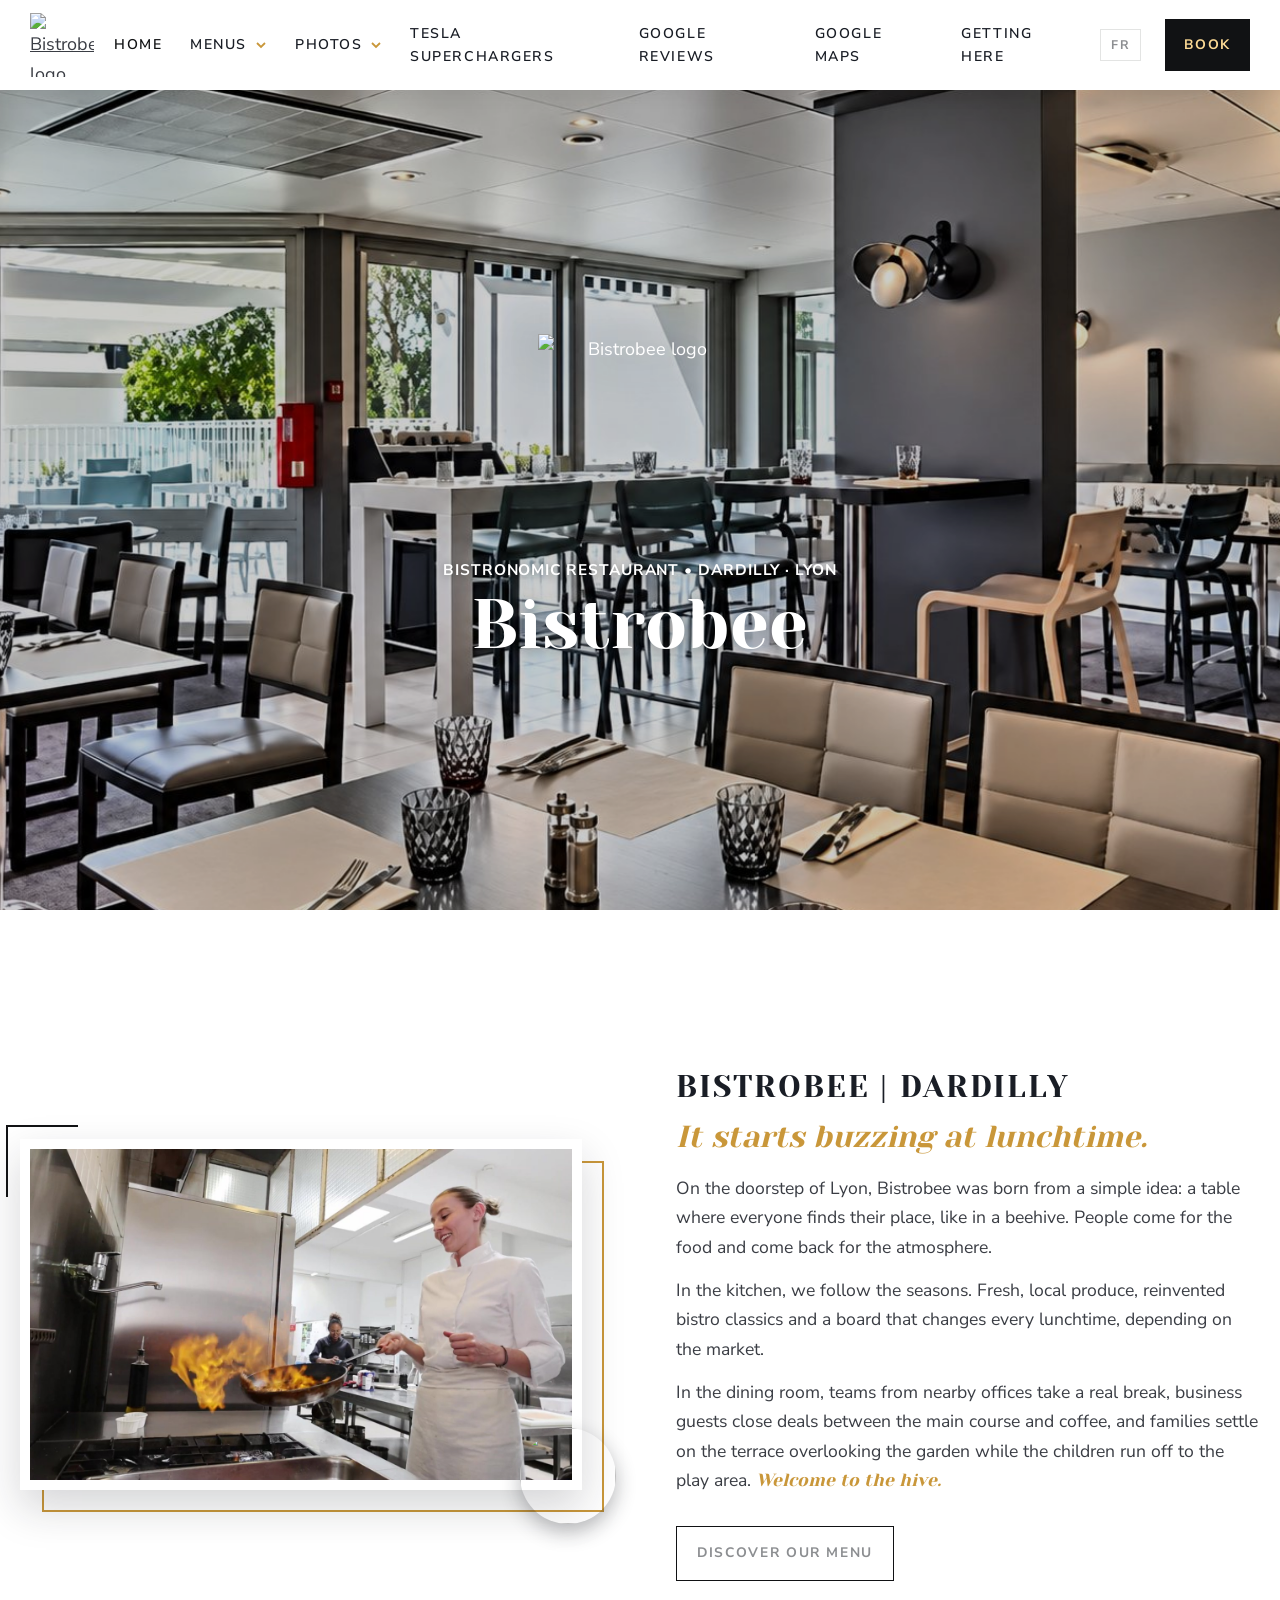
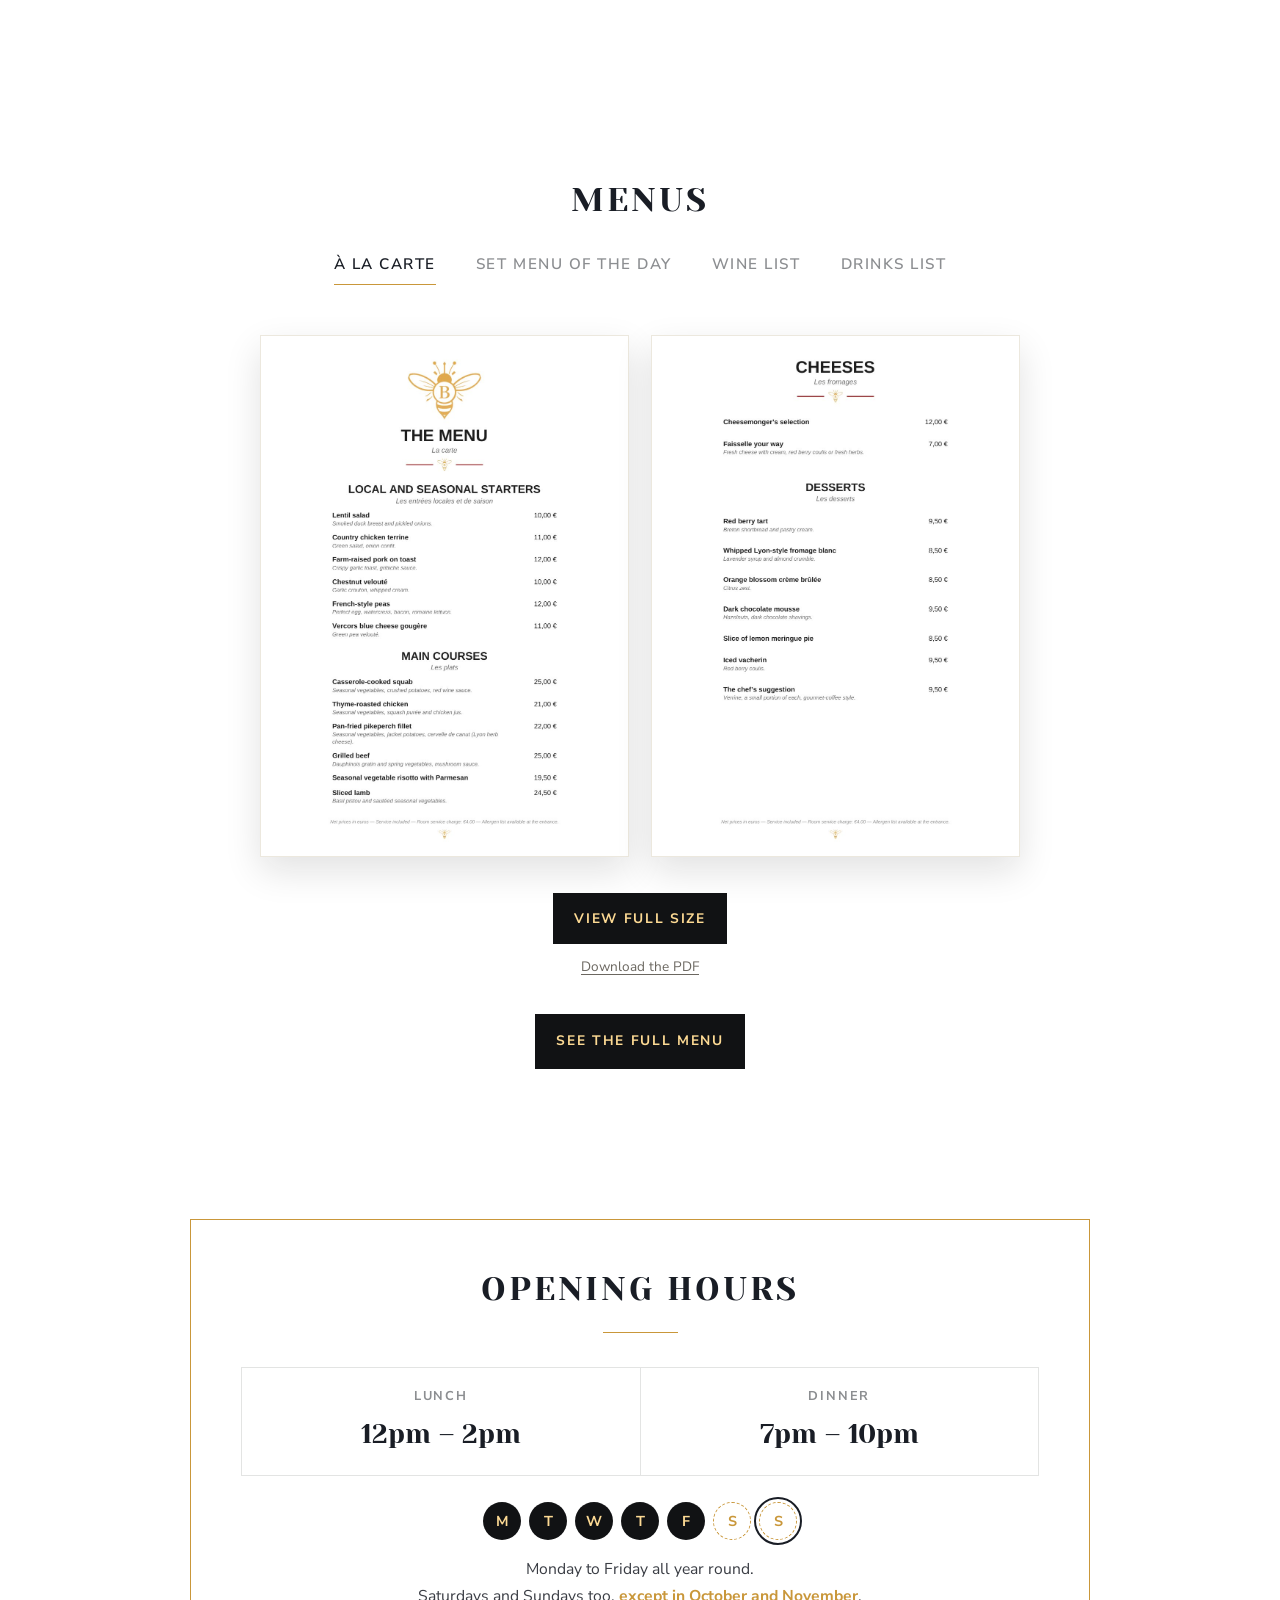
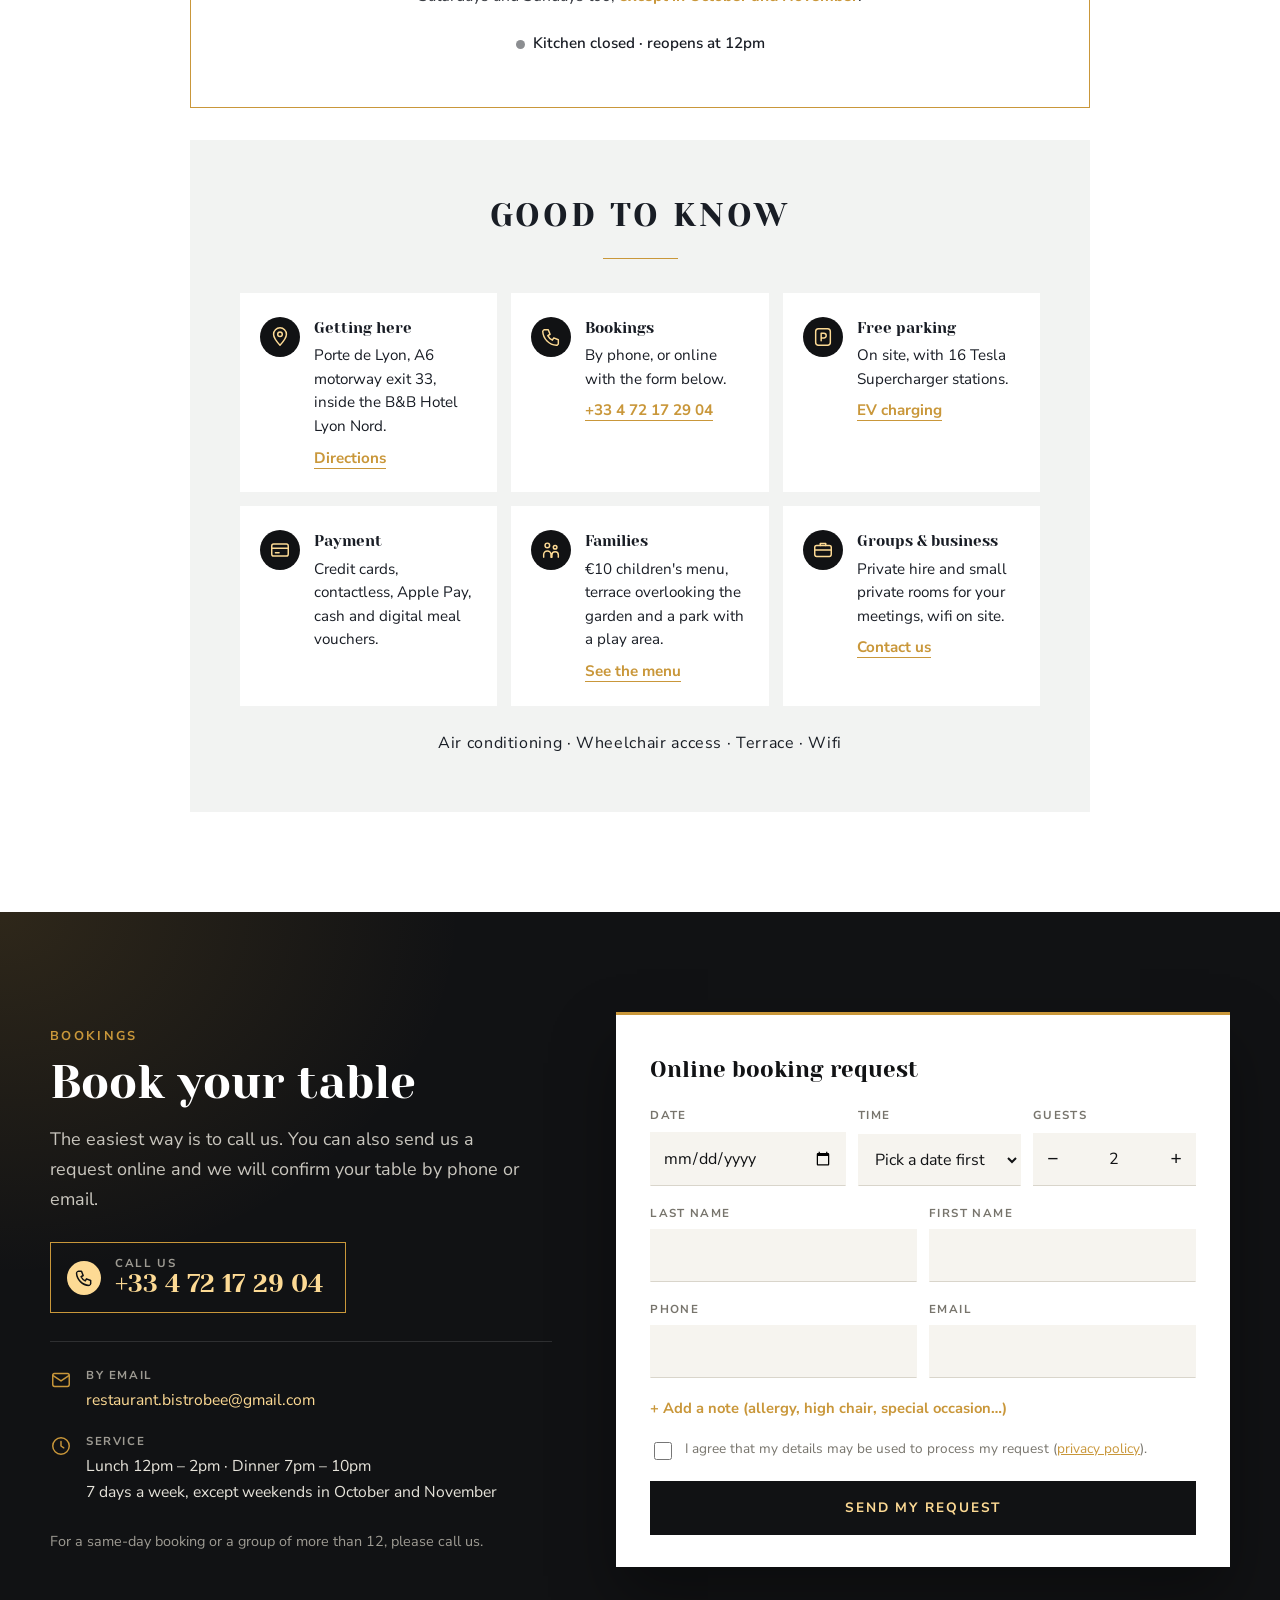
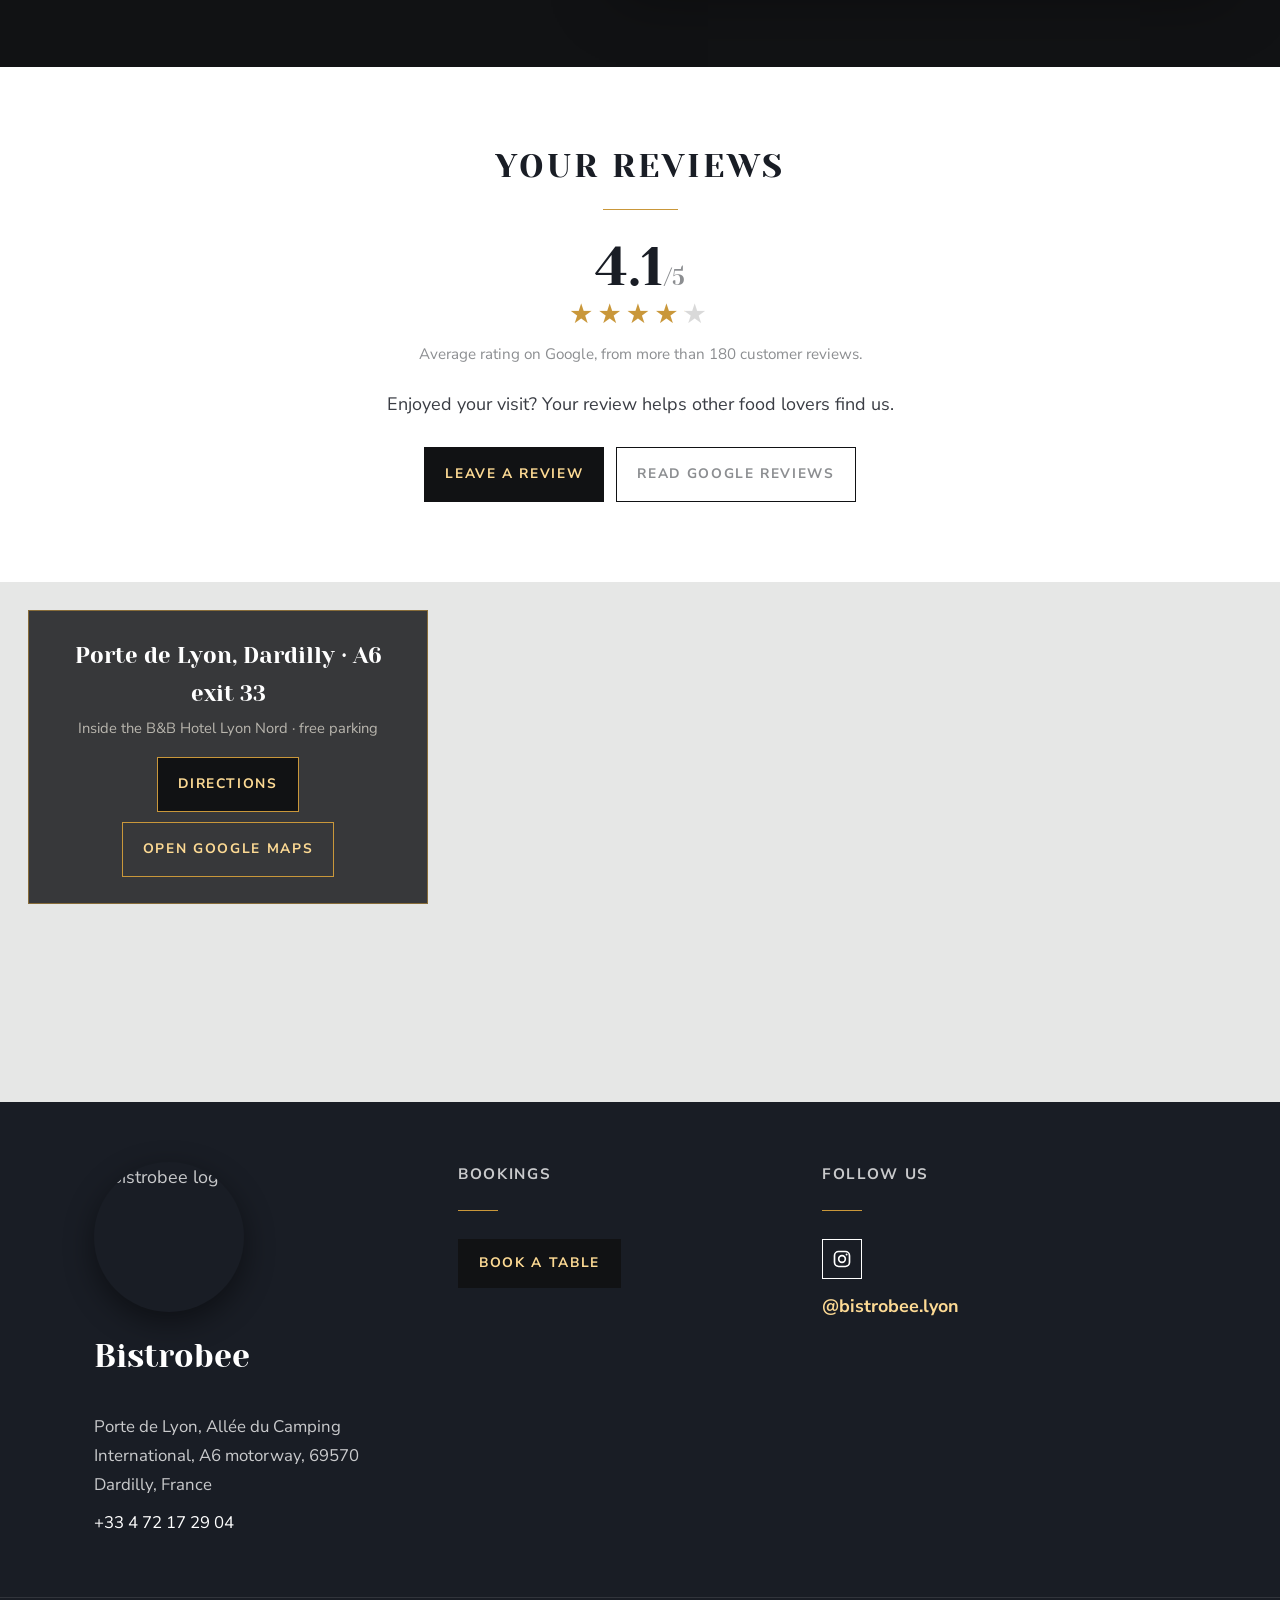
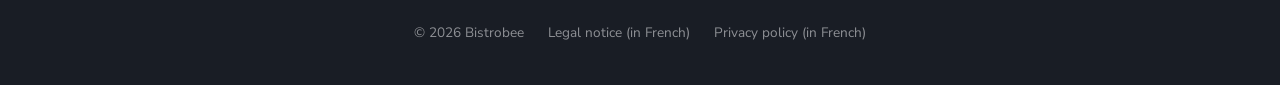
==== commit 37464d11: "Favicon : liens CDN vers le commit qui contient les icônes Co-Authored-By: Claude Opus 5.5 <noreply@" ====
--- a/en/index.html
+++ b/en/index.html
@@ -16,21 +16,21 @@
 <meta property="og:image" content="https://bistrobee.fr/assets/hero.jpg">
 <meta property="og:locale" content="en_GB">
 <meta name="theme-color" content="#111214">
-<link rel="icon" type="image/png" href="https://cdn.jsdelivr.net/gh/KOdin397/bistrobee-site@5a10555a925ec99c2071f75a7600abc88ad4c465/assets/bistrobee-icon-32.png" sizes="32x32">
-<link rel="icon" type="image/png" href="https://cdn.jsdelivr.net/gh/KOdin397/bistrobee-site@5a10555a925ec99c2071f75a7600abc88ad4c465/assets/bistrobee-icon-192.png" sizes="192x192">
+<link rel="icon" type="image/png" href="https://cdn.jsdelivr.net/gh/KOdin397/bistrobee-site@5c0949663229422bfdeb6f50bbeb03084b2a4b60/assets/bistrobee-icon-32.png" sizes="32x32">
+<link rel="icon" type="image/png" href="https://cdn.jsdelivr.net/gh/KOdin397/bistrobee-site@5c0949663229422bfdeb6f50bbeb03084b2a4b60/assets/bistrobee-icon-192.png" sizes="192x192">
 <link rel="shortcut icon" href="/assets/bistrobee-icon.ico">
-<link rel="apple-touch-icon" href="https://cdn.jsdelivr.net/gh/KOdin397/bistrobee-site@5a10555a925ec99c2071f75a7600abc88ad4c465/assets/bistrobee-apple-touch-icon.png">
+<link rel="apple-touch-icon" href="https://cdn.jsdelivr.net/gh/KOdin397/bistrobee-site@5c0949663229422bfdeb6f50bbeb03084b2a4b60/assets/bistrobee-apple-touch-icon.png">
 <link rel="preconnect" href="https://fonts.googleapis.com">
 <link rel="preconnect" href="https://fonts.gstatic.com" crossorigin>
 <link rel="stylesheet" href="https://fonts.googleapis.com/css2?family=Yeseva+One&family=Nunito+Sans:opsz,wght@6..12,300;6..12,400;6..12,600;6..12,700&display=swap">
-<link rel="stylesheet" href="/assets/style.css?v=202610181704">
+<link rel="stylesheet" href="/assets/style.css?v=202610181711">
 <script type="application/ld+json">{"@context": "https://schema.org", "@type": "Restaurant", "name": "Bistrobee", "url": "https://bistrobee.fr/en/index.html", "telephone": "+33472172904", "image": "https://bistrobee.fr/assets/hero.jpg", "logo": "https://bistrobee.fr/assets/bistrobee-icon-192.png", "servesCuisine": ["Cuisine de saison", "Bistronomique", "Fait maison"], "priceRange": "€€", "address": {"@type": "PostalAddress", "streetAddress": "Porte de Lyon, Allée du Camping International", "postalCode": "69570", "addressLocality": "Dardilly", "addressCountry": "FR"}, "geo": {"@type": "GeoCoordinates", "latitude": 45.8204651, "longitude": 4.7607888}, "openingHoursSpecification": [{"@type": "OpeningHoursSpecification", "dayOfWeek": "Monday", "opens": "12:00", "closes": "14:00"}, {"@type": "OpeningHoursSpecification", "dayOfWeek": "Monday", "opens": "19:00", "closes": "22:00"}, {"@type": "OpeningHoursSpecification", "dayOfWeek": "Tuesday", "opens": "12:00", "closes": "14:00"}, {"@type": "OpeningHoursSpecification", "dayOfWeek": "Tuesday", "opens": "19:00", "closes": "22:00"}, {"@type": "OpeningHoursSpecification", "dayOfWeek": "Wednesday", "opens": "12:00", "closes": "14:00"}, {"@type": "OpeningHoursSpecification", "dayOfWeek": "Wednesday", "opens": "19:00", "closes": "22:00"}, {"@type": "OpeningHoursSpecification", "dayOfWeek": "Thursday", "opens": "12:00", "closes": "14:00"}, {"@type": "OpeningHoursSpecification", "dayOfWeek": "Thursday", "opens": "19:00", "closes": "22:00"}, {"@type": "OpeningHoursSpecification", "dayOfWeek": "Friday", "opens": "12:00", "closes": "14:00"}, {"@type": "OpeningHoursSpecification", "dayOfWeek": "Friday", "opens": "19:00", "closes": "22:00"}, {"@type": "OpeningHoursSpecification", "dayOfWeek": ["Saturday", "Sunday"], "opens": "12:00", "closes": "14:00", "validFrom": "2026-12-01", "validThrough": "2027-09-30"}, {"@type": "OpeningHoursSpecification", "dayOfWeek": ["Saturday", "Sunday"], "opens": "19:00", "closes": "22:00", "validFrom": "2026-12-01", "validThrough": "2027-09-30"}], "acceptsReservations": true, "sameAs": ["https://www.instagram.com/bistrobee.lyon/"]}</script>
 </head>
 <body>
 <a class="skip" href="#contenu">Skip to content</a>
 <header class="site-header">
   <div class="wrap">
-    <a class="logo" href="/en/index.html" aria-label="Bistrobee home"><img src="https://cdn.jsdelivr.net/gh/KOdin397/bistrobee-site@5a10555a925ec99c2071f75a7600abc88ad4c465/assets/logo-bistrobee-small.png" alt="Bistrobee logo" width="64" height="64"></a>
+    <a class="logo" href="/en/index.html" aria-label="Bistrobee home"><img src="https://cdn.jsdelivr.net/gh/KOdin397/bistrobee-site@5c0949663229422bfdeb6f50bbeb03084b2a4b60/assets/logo-bistrobee-small.png" alt="Bistrobee logo" width="64" height="64"></a>
     <nav class="nav" id="nav" aria-label="Main navigation">
       <ul>
         <li><a href="/en/index.html" aria-current="page">Home</a></li>
@@ -55,7 +55,7 @@
 <div class="hero" id="accueil">
   <div class="hero-bg" aria-hidden="true"></div>
   <div class="in">
-    <img class="hero-logo" src="https://cdn.jsdelivr.net/gh/KOdin397/bistrobee-site@5a10555a925ec99c2071f75a7600abc88ad4c465/assets/logo-bistrobee.png" alt="Bistrobee logo" width="220" height="220">
+    <img class="hero-logo" src="https://cdn.jsdelivr.net/gh/KOdin397/bistrobee-site@5c0949663229422bfdeb6f50bbeb03084b2a4b60/assets/logo-bistrobee.png" alt="Bistrobee logo" width="220" height="220">
     <p class="kicker">Bistronomic restaurant • Dardilly · Lyon</p>
     <h1>Bistrobee</h1>
   </div>
@@ -64,8 +64,8 @@
 <section class="intro">
   <div class="wrap">
     <figure class="chef-frame">
-      <img src="https://cdn.jsdelivr.net/gh/KOdin397/bistrobee-site@5a10555a925ec99c2071f75a7600abc88ad4c465/assets/cheffe.jpg" alt="In the Bistrobee kitchen, a flambéed pan on the stove" width="1400" height="788" loading="lazy">
-      <img class="chef-badge" src="https://cdn.jsdelivr.net/gh/KOdin397/bistrobee-site@5a10555a925ec99c2071f75a7600abc88ad4c465/assets/logo-bistrobee-small.png" alt="" width="96" height="96" aria-hidden="true">
+      <img src="https://cdn.jsdelivr.net/gh/KOdin397/bistrobee-site@5c0949663229422bfdeb6f50bbeb03084b2a4b60/assets/cheffe.jpg" alt="In the Bistrobee kitchen, a flambéed pan on the stove" width="1400" height="788" loading="lazy">
+      <img class="chef-badge" src="https://cdn.jsdelivr.net/gh/KOdin397/bistrobee-site@5c0949663229422bfdeb6f50bbeb03084b2a4b60/assets/logo-bistrobee-small.png" alt="" width="96" height="96" aria-hidden="true">
     </figure>
     <div class="story">
       <h2>Bistrobee | Dardilly</h2>
@@ -87,10 +87,10 @@
       <button class="tab" type="button" role="tab" id="t-vins" aria-controls="p-vins" aria-selected="false" tabindex="-1">Wine list</button>
       <button class="tab" type="button" role="tab" id="t-boissons" aria-controls="p-boissons" aria-selected="false" tabindex="-1">Drinks list</button>
     </div>
-    <div id="p-carte" role="tabpanel" aria-labelledby="t-carte"><div class="drink-pages a4" data-all="https://cdn.jsdelivr.net/gh/KOdin397/bistrobee-site@5a10555a925ec99c2071f75a7600abc88ad4c465/assets/carte-2.jpg,https://cdn.jsdelivr.net/gh/KOdin397/bistrobee-site@5a10555a925ec99c2071f75a7600abc88ad4c465/assets/carte-4.jpg,https://cdn.jsdelivr.net/gh/KOdin397/bistrobee-site@5a10555a925ec99c2071f75a7600abc88ad4c465/assets/carte-6.jpg" data-alts="The menu: local and seasonal starters, main courses|Cheeses and desserts|To share and children's menu"><a class="drink-page" href="https://cdn.jsdelivr.net/gh/KOdin397/bistrobee-site@5a10555a925ec99c2071f75a7600abc88ad4c465/assets/carte-2.jpg" data-src="https://cdn.jsdelivr.net/gh/KOdin397/bistrobee-site@5a10555a925ec99c2071f75a7600abc88ad4c465/assets/carte-2.jpg"><img src="https://cdn.jsdelivr.net/gh/KOdin397/bistrobee-site@5a10555a925ec99c2071f75a7600abc88ad4c465/assets/carte-2.jpg" alt="The menu: local and seasonal starters, main courses" width="1000" height="1415" style="aspect-ratio:1000/1415" loading="lazy" decoding="async"></a><a class="drink-page" href="https://cdn.jsdelivr.net/gh/KOdin397/bistrobee-site@5a10555a925ec99c2071f75a7600abc88ad4c465/assets/carte-4.jpg" data-src="https://cdn.jsdelivr.net/gh/KOdin397/bistrobee-site@5a10555a925ec99c2071f75a7600abc88ad4c465/assets/carte-4.jpg"><img src="https://cdn.jsdelivr.net/gh/KOdin397/bistrobee-site@5a10555a925ec99c2071f75a7600abc88ad4c465/assets/carte-4.jpg" alt="Cheeses and desserts" width="1000" height="1415" style="aspect-ratio:1000/1415" loading="lazy" decoding="async"></a></div><p class="center doc-actions"><button class="btn btn-olive doc-open" type="button">View full size</button><a class="pdf-dl" href="https://cdn.jsdelivr.net/gh/KOdin397/bistrobee-site@5a10555a925ec99c2071f75a7600abc88ad4c465/assets/la-carte.pdf" download>Download the PDF</a></p></div>
+    <div id="p-carte" role="tabpanel" aria-labelledby="t-carte"><div class="drink-pages a4" data-all="https://cdn.jsdelivr.net/gh/KOdin397/bistrobee-site@5c0949663229422bfdeb6f50bbeb03084b2a4b60/assets/carte-2.jpg,https://cdn.jsdelivr.net/gh/KOdin397/bistrobee-site@5c0949663229422bfdeb6f50bbeb03084b2a4b60/assets/carte-4.jpg,https://cdn.jsdelivr.net/gh/KOdin397/bistrobee-site@5c0949663229422bfdeb6f50bbeb03084b2a4b60/assets/carte-6.jpg" data-alts="The menu: local and seasonal starters, main courses|Cheeses and desserts|To share and children's menu"><a class="drink-page" href="https://cdn.jsdelivr.net/gh/KOdin397/bistrobee-site@5c0949663229422bfdeb6f50bbeb03084b2a4b60/assets/carte-2.jpg" data-src="https://cdn.jsdelivr.net/gh/KOdin397/bistrobee-site@5c0949663229422bfdeb6f50bbeb03084b2a4b60/assets/carte-2.jpg"><img src="https://cdn.jsdelivr.net/gh/KOdin397/bistrobee-site@5c0949663229422bfdeb6f50bbeb03084b2a4b60/assets/carte-2.jpg" alt="The menu: local and seasonal starters, main courses" width="1000" height="1415" style="aspect-ratio:1000/1415" loading="lazy" decoding="async"></a><a class="drink-page" href="https://cdn.jsdelivr.net/gh/KOdin397/bistrobee-site@5c0949663229422bfdeb6f50bbeb03084b2a4b60/assets/carte-4.jpg" data-src="https://cdn.jsdelivr.net/gh/KOdin397/bistrobee-site@5c0949663229422bfdeb6f50bbeb03084b2a4b60/assets/carte-4.jpg"><img src="https://cdn.jsdelivr.net/gh/KOdin397/bistrobee-site@5c0949663229422bfdeb6f50bbeb03084b2a4b60/assets/carte-4.jpg" alt="Cheeses and desserts" width="1000" height="1415" style="aspect-ratio:1000/1415" loading="lazy" decoding="async"></a></div><p class="center doc-actions"><button class="btn btn-olive doc-open" type="button">View full size</button><a class="pdf-dl" href="https://cdn.jsdelivr.net/gh/KOdin397/bistrobee-site@5c0949663229422bfdeb6f50bbeb03084b2a4b60/assets/la-carte.pdf" download>Download the PDF</a></p></div>
     <div id="p-jour" role="tabpanel" aria-labelledby="t-jour" hidden><div class="jour" data-jour-sheet="https://docs.google.com/spreadsheets/d/1m_XYXlBTySyC6B6a1P-IMEeVxSd01Oary9zTgWhZQqY/gviz/tq?tqx=out:csv&amp;gid=0"><div class="jour-live" hidden></div><div class="soon jour-fallback"><p class="soon-k">Depending on the market</p><h3>Set menu of the day</h3><p>Every day the kitchen creates a set menu from the freshest seasonal produce. It is written on the board in the restaurant.</p><p>To find out what is on today, give us a call or drop by.</p></div></div></div>
-    <div id="p-vins" role="tabpanel" aria-labelledby="t-vins" hidden><div class="drink-pages" data-all="https://cdn.jsdelivr.net/gh/KOdin397/bistrobee-site@5a10555a925ec99c2071f75a7600abc88ad4c465/assets/vins-1.jpg,https://cdn.jsdelivr.net/gh/KOdin397/bistrobee-site@5a10555a925ec99c2071f75a7600abc88ad4c465/assets/vins-2.jpg,https://cdn.jsdelivr.net/gh/KOdin397/bistrobee-site@5a10555a925ec99c2071f75a7600abc88ad4c465/assets/vins-3.jpg,https://cdn.jsdelivr.net/gh/KOdin397/bistrobee-site@5a10555a925ec99c2071f75a7600abc88ad4c465/assets/vins-4.jpg,https://cdn.jsdelivr.net/gh/KOdin397/bistrobee-site@5a10555a925ec99c2071f75a7600abc88ad4c465/assets/vins-5.jpg,https://cdn.jsdelivr.net/gh/KOdin397/bistrobee-site@5a10555a925ec99c2071f75a7600abc88ad4c465/assets/vins-6.jpg" data-alts="Carte des vins : au verre et en demi-bouteille|Vins rosés, bulles et champagnes|Vins rouges : Bourgogne, Loire, Côte de Nuits, Beaujolais|Vins rouges : vallée du Rhône, Languedoc, Provence|Vins blancs : Bourgogne, Loire, Côte de Beaune|Vins blancs : Mâconnais, Rhône, Provence, Sud-Ouest"><a class="drink-page" href="https://cdn.jsdelivr.net/gh/KOdin397/bistrobee-site@5a10555a925ec99c2071f75a7600abc88ad4c465/assets/vins-1.jpg" data-src="https://cdn.jsdelivr.net/gh/KOdin397/bistrobee-site@5a10555a925ec99c2071f75a7600abc88ad4c465/assets/vins-1.jpg"><img src="https://cdn.jsdelivr.net/gh/KOdin397/bistrobee-site@5a10555a925ec99c2071f75a7600abc88ad4c465/assets/vins-1.jpg" alt="Carte des vins : au verre et en demi-bouteille" width="875" height="1240" style="aspect-ratio:875/1240" loading="lazy" decoding="async"></a><a class="drink-page" href="https://cdn.jsdelivr.net/gh/KOdin397/bistrobee-site@5a10555a925ec99c2071f75a7600abc88ad4c465/assets/vins-3.jpg" data-src="https://cdn.jsdelivr.net/gh/KOdin397/bistrobee-site@5a10555a925ec99c2071f75a7600abc88ad4c465/assets/vins-3.jpg"><img src="https://cdn.jsdelivr.net/gh/KOdin397/bistrobee-site@5a10555a925ec99c2071f75a7600abc88ad4c465/assets/vins-3.jpg" alt="Vins rouges : Bourgogne, Loire, Côte de Nuits, Beaujolais" width="875" height="1240" style="aspect-ratio:875/1240" loading="lazy" decoding="async"></a></div><p class="center doc-actions"><button class="btn btn-olive doc-open" type="button">View full size</button><a class="pdf-dl" href="https://cdn.jsdelivr.net/gh/KOdin397/bistrobee-site@5a10555a925ec99c2071f75a7600abc88ad4c465/assets/carte-des-vins.pdf" download>Download the PDF</a></p></div>
-    <div id="p-boissons" role="tabpanel" aria-labelledby="t-boissons" hidden><div class="drink-pages" data-all="https://cdn.jsdelivr.net/gh/KOdin397/bistrobee-site@5a10555a925ec99c2071f75a7600abc88ad4c465/assets/boissons-1.jpg,https://cdn.jsdelivr.net/gh/KOdin397/bistrobee-site@5a10555a925ec99c2071f75a7600abc88ad4c465/assets/boissons-2.jpg,https://cdn.jsdelivr.net/gh/KOdin397/bistrobee-site@5a10555a925ec99c2071f75a7600abc88ad4c465/assets/boissons-3.jpg,https://cdn.jsdelivr.net/gh/KOdin397/bistrobee-site@5a10555a925ec99c2071f75a7600abc88ad4c465/assets/boissons-4.jpg,https://cdn.jsdelivr.net/gh/KOdin397/bistrobee-site@5a10555a925ec99c2071f75a7600abc88ad4c465/assets/boissons-5.jpg,https://cdn.jsdelivr.net/gh/KOdin397/bistrobee-site@5a10555a925ec99c2071f75a7600abc88ad4c465/assets/boissons-6.jpg" data-alts="Carte des boissons : jus de fruits, sodas et eaux|Les bières : pression, bouteille et sans alcool|Les apéritifs et les sirops|Les digestifs et les whiskies|Les liqueurs|Les gins, les vodkas et les rhums"><a class="drink-page" href="https://cdn.jsdelivr.net/gh/KOdin397/bistrobee-site@5a10555a925ec99c2071f75a7600abc88ad4c465/assets/boissons-1.jpg" data-src="https://cdn.jsdelivr.net/gh/KOdin397/bistrobee-site@5a10555a925ec99c2071f75a7600abc88ad4c465/assets/boissons-1.jpg"><img src="https://cdn.jsdelivr.net/gh/KOdin397/bistrobee-site@5a10555a925ec99c2071f75a7600abc88ad4c465/assets/boissons-1.jpg" alt="Carte des boissons : jus de fruits, sodas et eaux" width="875" height="1240" style="aspect-ratio:875/1240" loading="lazy" decoding="async"></a><a class="drink-page" href="https://cdn.jsdelivr.net/gh/KOdin397/bistrobee-site@5a10555a925ec99c2071f75a7600abc88ad4c465/assets/boissons-2.jpg" data-src="https://cdn.jsdelivr.net/gh/KOdin397/bistrobee-site@5a10555a925ec99c2071f75a7600abc88ad4c465/assets/boissons-2.jpg"><img src="https://cdn.jsdelivr.net/gh/KOdin397/bistrobee-site@5a10555a925ec99c2071f75a7600abc88ad4c465/assets/boissons-2.jpg" alt="Les bières : pression, bouteille et sans alcool" width="875" height="1240" style="aspect-ratio:875/1240" loading="lazy" decoding="async"></a></div><p class="center doc-actions"><button class="btn btn-olive doc-open" type="button">View full size</button><a class="pdf-dl" href="https://cdn.jsdelivr.net/gh/KOdin397/bistrobee-site@5a10555a925ec99c2071f75a7600abc88ad4c465/assets/carte-des-boissons.pdf" download>Download the PDF</a></p></div>
+    <div id="p-vins" role="tabpanel" aria-labelledby="t-vins" hidden><div class="drink-pages" data-all="https://cdn.jsdelivr.net/gh/KOdin397/bistrobee-site@5c0949663229422bfdeb6f50bbeb03084b2a4b60/assets/vins-1.jpg,https://cdn.jsdelivr.net/gh/KOdin397/bistrobee-site@5c0949663229422bfdeb6f50bbeb03084b2a4b60/assets/vins-2.jpg,https://cdn.jsdelivr.net/gh/KOdin397/bistrobee-site@5c0949663229422bfdeb6f50bbeb03084b2a4b60/assets/vins-3.jpg,https://cdn.jsdelivr.net/gh/KOdin397/bistrobee-site@5c0949663229422bfdeb6f50bbeb03084b2a4b60/assets/vins-4.jpg,https://cdn.jsdelivr.net/gh/KOdin397/bistrobee-site@5c0949663229422bfdeb6f50bbeb03084b2a4b60/assets/vins-5.jpg,https://cdn.jsdelivr.net/gh/KOdin397/bistrobee-site@5c0949663229422bfdeb6f50bbeb03084b2a4b60/assets/vins-6.jpg" data-alts="Carte des vins : au verre et en demi-bouteille|Vins rosés, bulles et champagnes|Vins rouges : Bourgogne, Loire, Côte de Nuits, Beaujolais|Vins rouges : vallée du Rhône, Languedoc, Provence|Vins blancs : Bourgogne, Loire, Côte de Beaune|Vins blancs : Mâconnais, Rhône, Provence, Sud-Ouest"><a class="drink-page" href="https://cdn.jsdelivr.net/gh/KOdin397/bistrobee-site@5c0949663229422bfdeb6f50bbeb03084b2a4b60/assets/vins-1.jpg" data-src="https://cdn.jsdelivr.net/gh/KOdin397/bistrobee-site@5c0949663229422bfdeb6f50bbeb03084b2a4b60/assets/vins-1.jpg"><img src="https://cdn.jsdelivr.net/gh/KOdin397/bistrobee-site@5c0949663229422bfdeb6f50bbeb03084b2a4b60/assets/vins-1.jpg" alt="Carte des vins : au verre et en demi-bouteille" width="875" height="1240" style="aspect-ratio:875/1240" loading="lazy" decoding="async"></a><a class="drink-page" href="https://cdn.jsdelivr.net/gh/KOdin397/bistrobee-site@5c0949663229422bfdeb6f50bbeb03084b2a4b60/assets/vins-3.jpg" data-src="https://cdn.jsdelivr.net/gh/KOdin397/bistrobee-site@5c0949663229422bfdeb6f50bbeb03084b2a4b60/assets/vins-3.jpg"><img src="https://cdn.jsdelivr.net/gh/KOdin397/bistrobee-site@5c0949663229422bfdeb6f50bbeb03084b2a4b60/assets/vins-3.jpg" alt="Vins rouges : Bourgogne, Loire, Côte de Nuits, Beaujolais" width="875" height="1240" style="aspect-ratio:875/1240" loading="lazy" decoding="async"></a></div><p class="center doc-actions"><button class="btn btn-olive doc-open" type="button">View full size</button><a class="pdf-dl" href="https://cdn.jsdelivr.net/gh/KOdin397/bistrobee-site@5c0949663229422bfdeb6f50bbeb03084b2a4b60/assets/carte-des-vins.pdf" download>Download the PDF</a></p></div>
+    <div id="p-boissons" role="tabpanel" aria-labelledby="t-boissons" hidden><div class="drink-pages" data-all="https://cdn.jsdelivr.net/gh/KOdin397/bistrobee-site@5c0949663229422bfdeb6f50bbeb03084b2a4b60/assets/boissons-1.jpg,https://cdn.jsdelivr.net/gh/KOdin397/bistrobee-site@5c0949663229422bfdeb6f50bbeb03084b2a4b60/assets/boissons-2.jpg,https://cdn.jsdelivr.net/gh/KOdin397/bistrobee-site@5c0949663229422bfdeb6f50bbeb03084b2a4b60/assets/boissons-3.jpg,https://cdn.jsdelivr.net/gh/KOdin397/bistrobee-site@5c0949663229422bfdeb6f50bbeb03084b2a4b60/assets/boissons-4.jpg,https://cdn.jsdelivr.net/gh/KOdin397/bistrobee-site@5c0949663229422bfdeb6f50bbeb03084b2a4b60/assets/boissons-5.jpg,https://cdn.jsdelivr.net/gh/KOdin397/bistrobee-site@5c0949663229422bfdeb6f50bbeb03084b2a4b60/assets/boissons-6.jpg" data-alts="Carte des boissons : jus de fruits, sodas et eaux|Les bières : pression, bouteille et sans alcool|Les apéritifs et les sirops|Les digestifs et les whiskies|Les liqueurs|Les gins, les vodkas et les rhums"><a class="drink-page" href="https://cdn.jsdelivr.net/gh/KOdin397/bistrobee-site@5c0949663229422bfdeb6f50bbeb03084b2a4b60/assets/boissons-1.jpg" data-src="https://cdn.jsdelivr.net/gh/KOdin397/bistrobee-site@5c0949663229422bfdeb6f50bbeb03084b2a4b60/assets/boissons-1.jpg"><img src="https://cdn.jsdelivr.net/gh/KOdin397/bistrobee-site@5c0949663229422bfdeb6f50bbeb03084b2a4b60/assets/boissons-1.jpg" alt="Carte des boissons : jus de fruits, sodas et eaux" width="875" height="1240" style="aspect-ratio:875/1240" loading="lazy" decoding="async"></a><a class="drink-page" href="https://cdn.jsdelivr.net/gh/KOdin397/bistrobee-site@5c0949663229422bfdeb6f50bbeb03084b2a4b60/assets/boissons-2.jpg" data-src="https://cdn.jsdelivr.net/gh/KOdin397/bistrobee-site@5c0949663229422bfdeb6f50bbeb03084b2a4b60/assets/boissons-2.jpg"><img src="https://cdn.jsdelivr.net/gh/KOdin397/bistrobee-site@5c0949663229422bfdeb6f50bbeb03084b2a4b60/assets/boissons-2.jpg" alt="Les bières : pression, bouteille et sans alcool" width="875" height="1240" style="aspect-ratio:875/1240" loading="lazy" decoding="async"></a></div><p class="center doc-actions"><button class="btn btn-olive doc-open" type="button">View full size</button><a class="pdf-dl" href="https://cdn.jsdelivr.net/gh/KOdin397/bistrobee-site@5c0949663229422bfdeb6f50bbeb03084b2a4b60/assets/carte-des-boissons.pdf" download>Download the PDF</a></p></div>
     <p class="center"><a class="btn btn-olive" href="/en/menu.html">See the full menu</a></p>
   </div>
 </section>
@@ -200,7 +200,7 @@
 <footer class="site-footer">
   <div class="foot">
     <div>
-      <img class="foot-logo" src="https://cdn.jsdelivr.net/gh/KOdin397/bistrobee-site@5a10555a925ec99c2071f75a7600abc88ad4c465/assets/logo-bistrobee.png" alt="Bistrobee logo" width="160" height="160" loading="lazy">
+      <img class="foot-logo" src="https://cdn.jsdelivr.net/gh/KOdin397/bistrobee-site@5c0949663229422bfdeb6f50bbeb03084b2a4b60/assets/logo-bistrobee.png" alt="Bistrobee logo" width="160" height="160" loading="lazy">
       <p class="name">Bistrobee</p>
       <address>
         <a href="https://www.google.com/maps/dir/?api=1&amp;destination=45.8204651,4.7607888" target="_blank" rel="noopener">Porte de Lyon, Allée du Camping International, A6 motorway, 69570 Dardilly, France</a>
@@ -232,6 +232,6 @@
   <a class="mbar-a mbar-main" href="/en/index.html#reserver"><svg viewBox="0 0 24 24" aria-hidden="true"><path d="M7 2v2H5a2 2 0 0 0-2 2v14a2 2 0 0 0 2 2h14a2 2 0 0 0 2-2V6a2 2 0 0 0-2-2h-2V2h-2v2H9V2zm-2 8h14v10H5z"/></svg><span>Book</span></a>
   <a class="mbar-a" href="https://www.google.com/maps/dir/?api=1&amp;destination=45.8204651,4.7607888" target="_blank" rel="noopener" data-track="itineraire"><svg viewBox="0 0 24 24" aria-hidden="true"><path d="M12 2a7 7 0 0 0-7 7c0 5 7 13 7 13s7-8 7-13a7 7 0 0 0-7-7zm0 9.5A2.5 2.5 0 1 1 12 6.5a2.5 2.5 0 0 1 0 5z"/></svg><span>Directions</span></a>
 </nav>
-<script src="/assets/site.js?v=202610181704"></script>
+<script src="/assets/site.js?v=202610181711"></script>
 </body>
 </html>
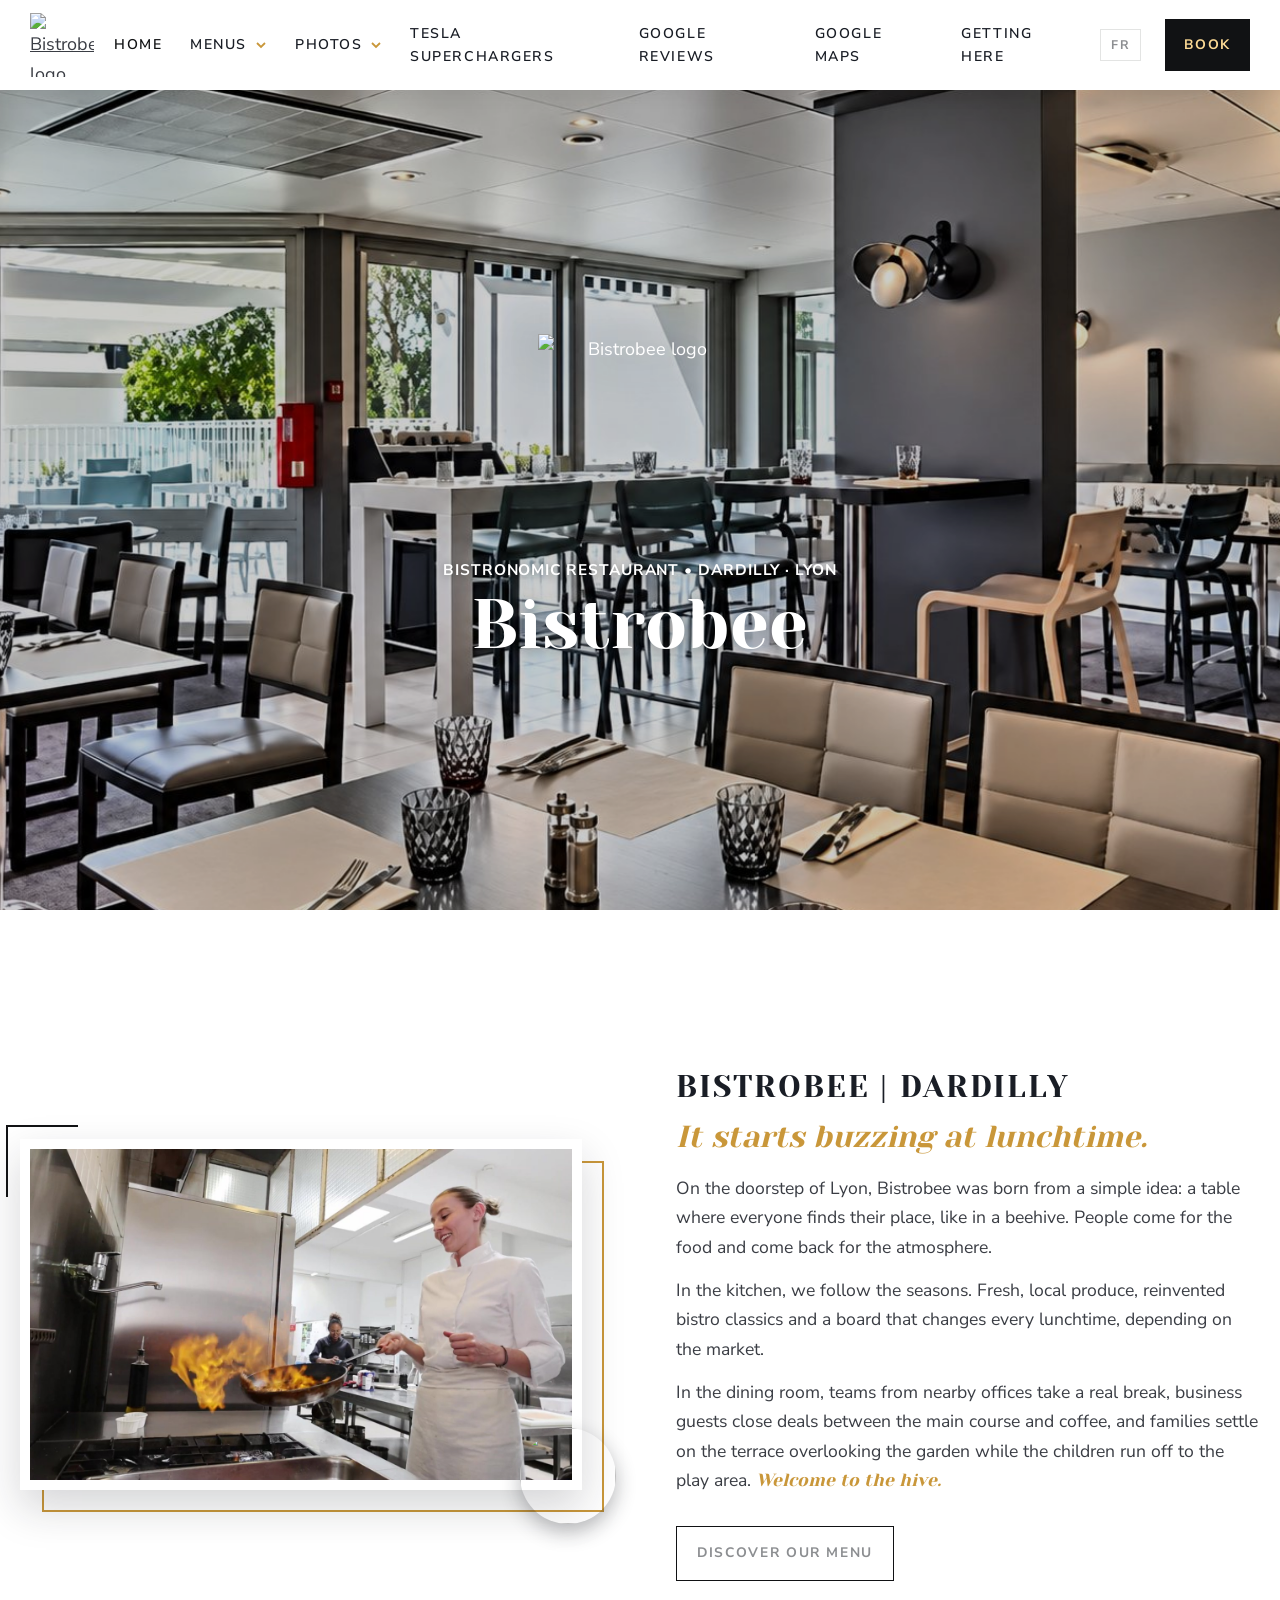
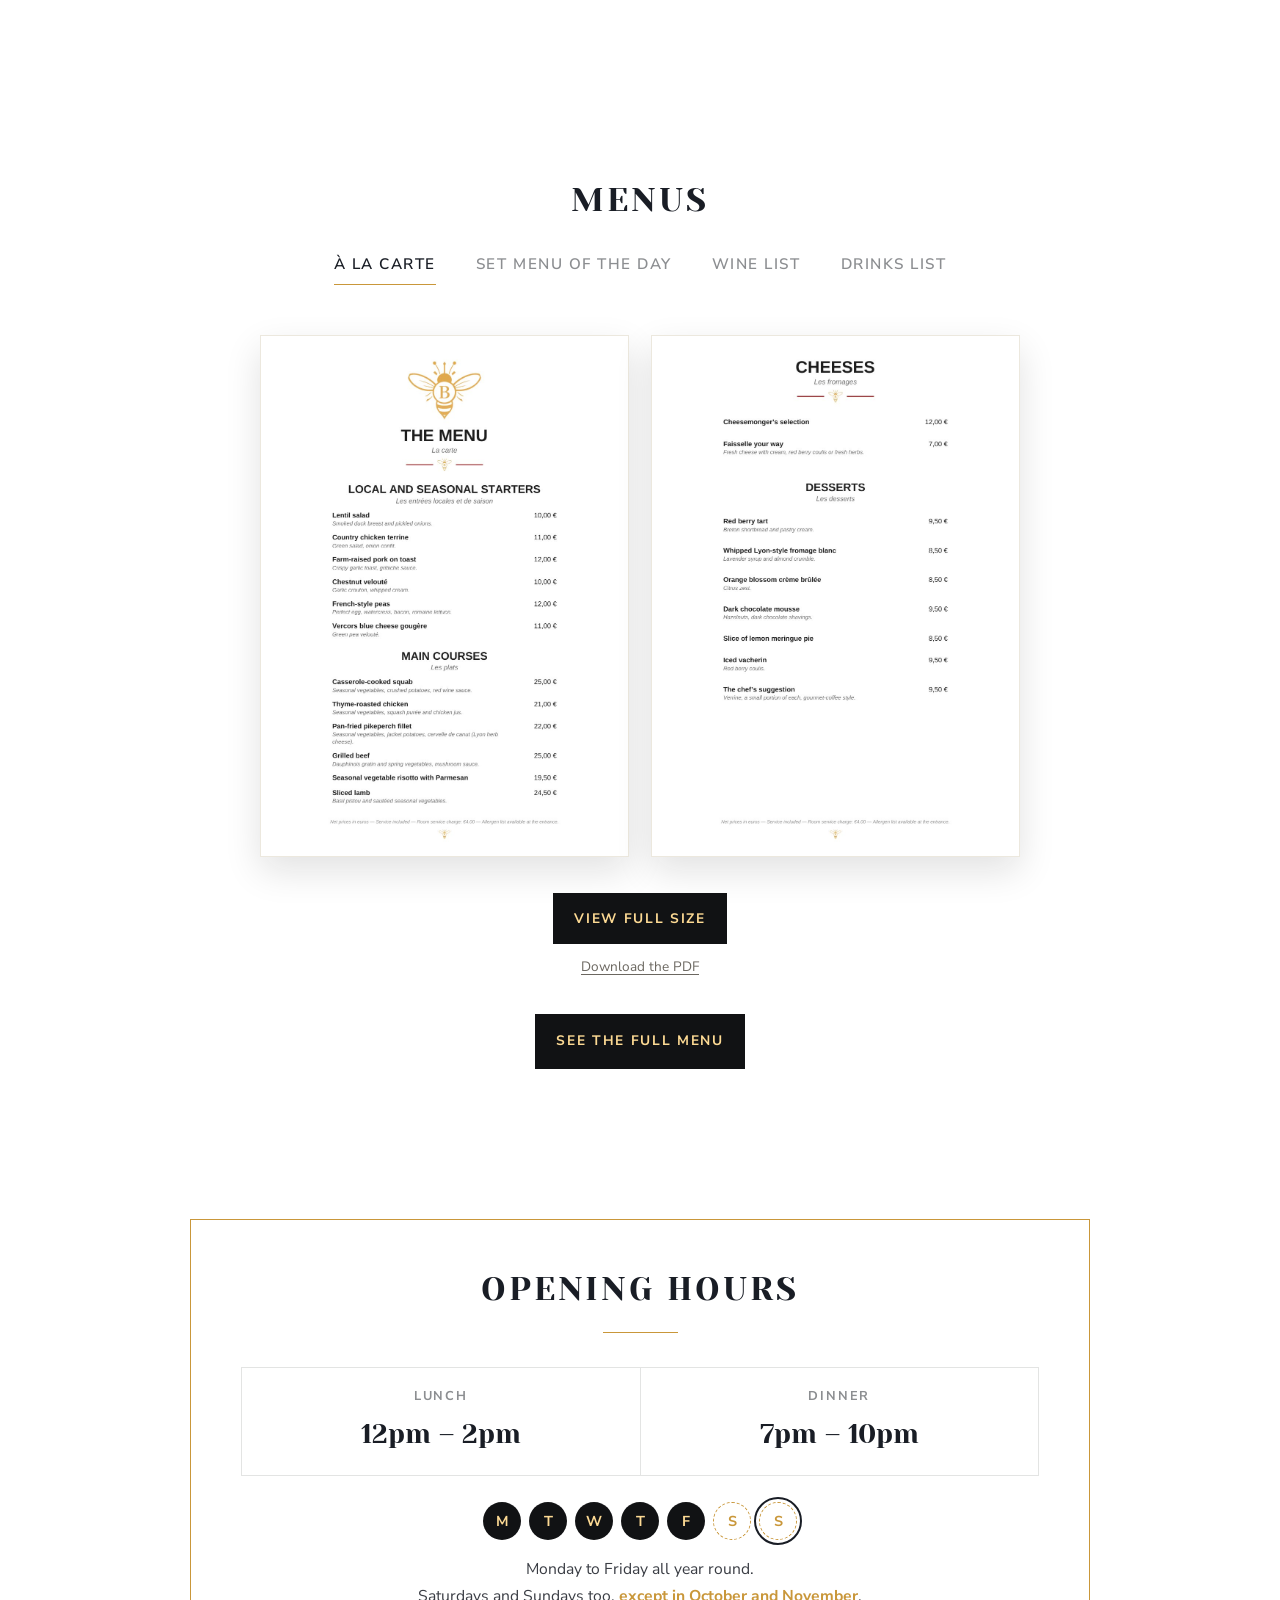
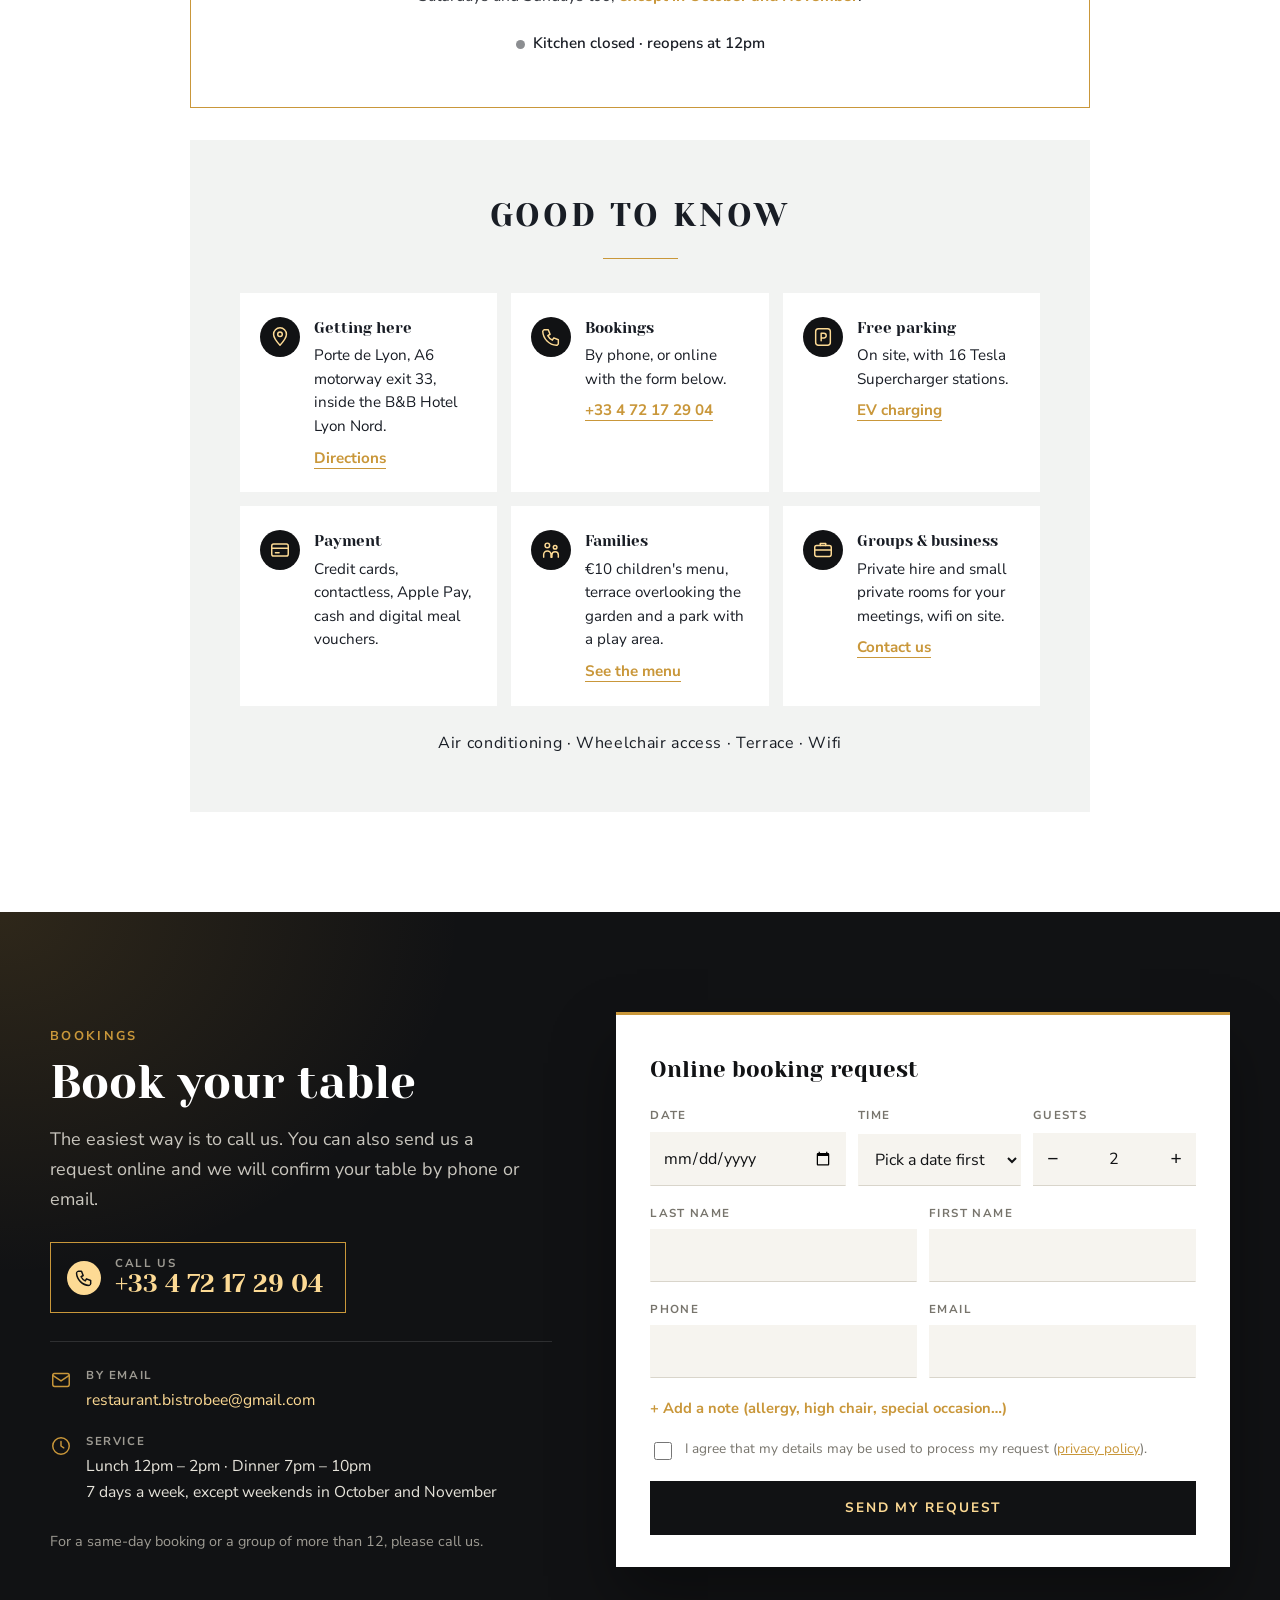
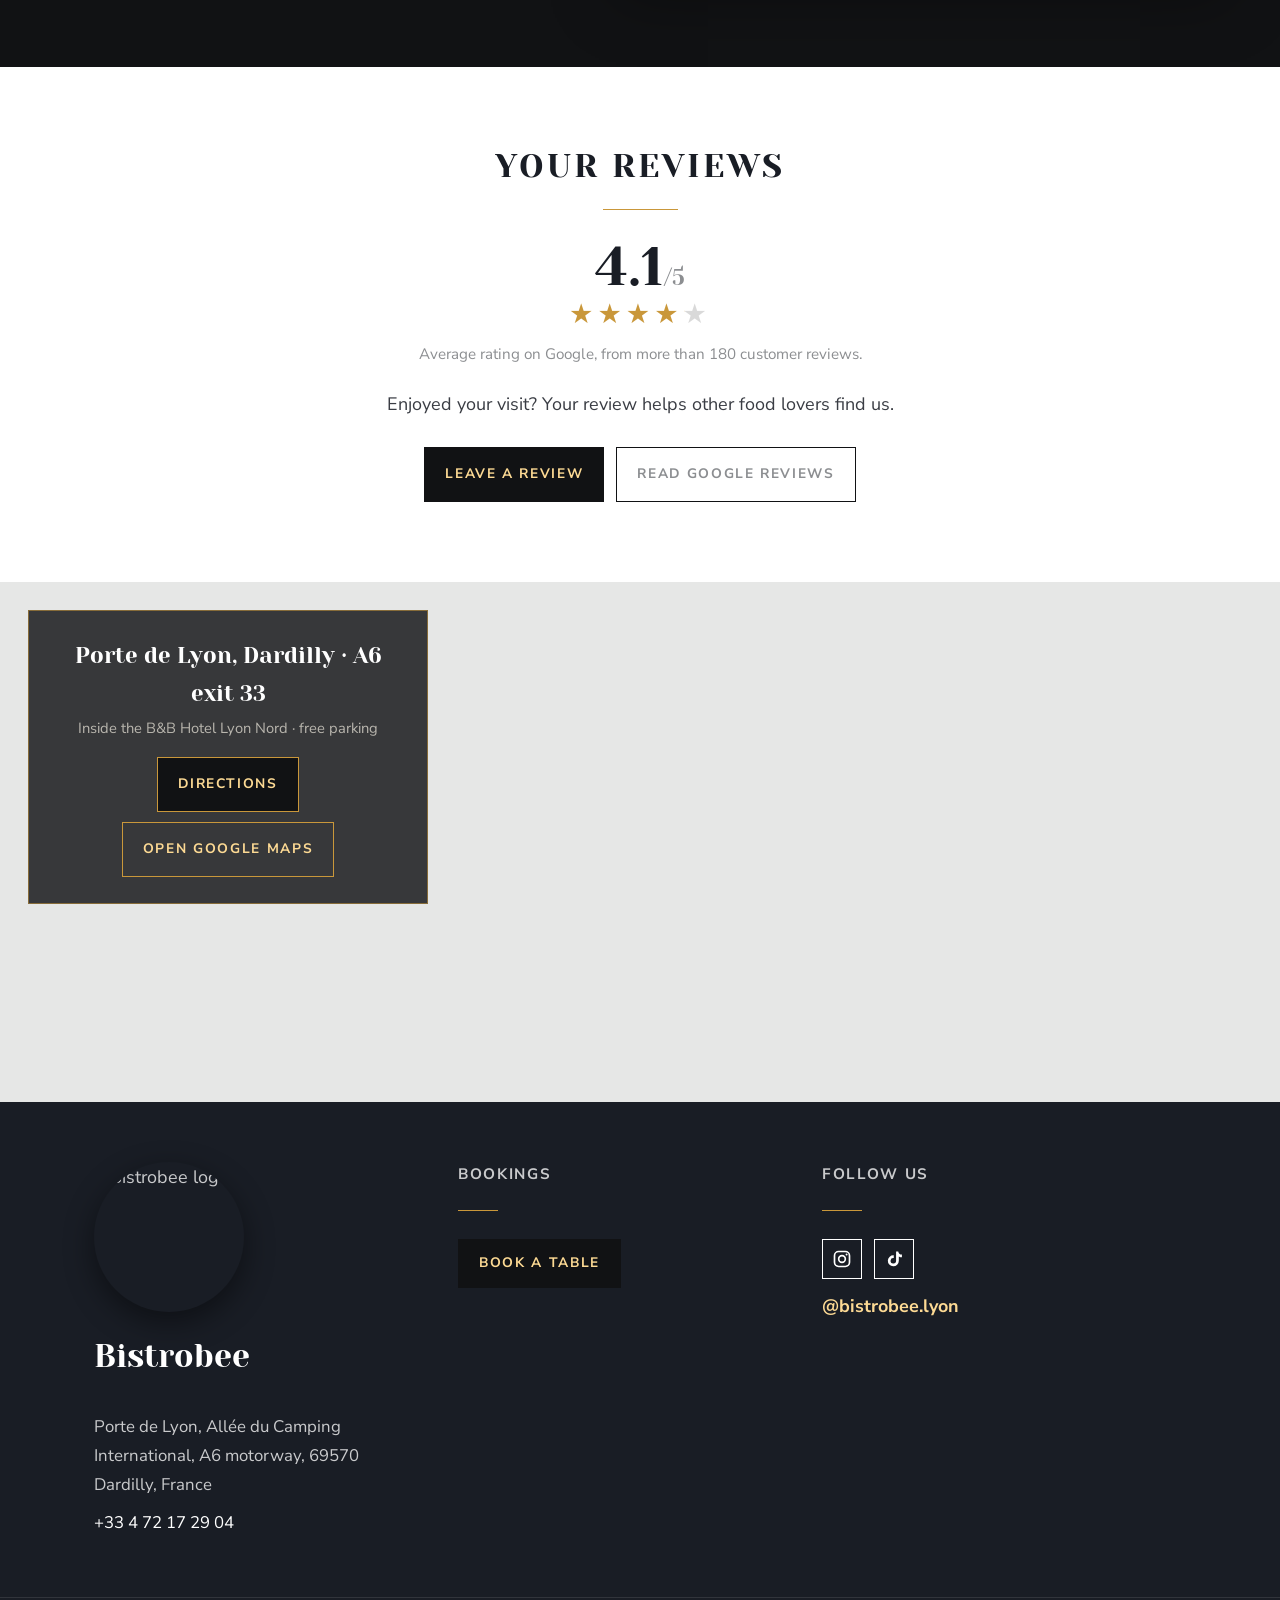
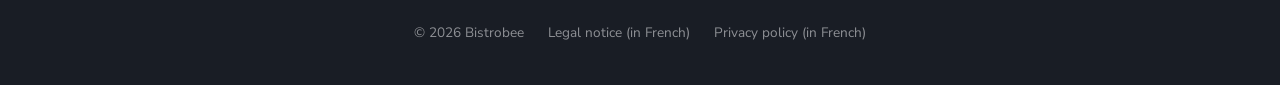
==== commit 5b629489: "Ajout du compte TikTok @bistrobee.restaurant (pied de page FR/EN + sameAs) Co-Authored-By: Claude Op" ====
--- a/en/index.html
+++ b/en/index.html
@@ -16,21 +16,21 @@
 <meta property="og:image" content="https://bistrobee.fr/assets/hero.jpg">
 <meta property="og:locale" content="en_GB">
 <meta name="theme-color" content="#111214">
-<link rel="icon" type="image/png" href="https://cdn.jsdelivr.net/gh/KOdin397/bistrobee-site@5c0949663229422bfdeb6f50bbeb03084b2a4b60/assets/bistrobee-icon-32.png" sizes="32x32">
-<link rel="icon" type="image/png" href="https://cdn.jsdelivr.net/gh/KOdin397/bistrobee-site@5c0949663229422bfdeb6f50bbeb03084b2a4b60/assets/bistrobee-icon-192.png" sizes="192x192">
+<link rel="icon" type="image/png" href="https://cdn.jsdelivr.net/gh/KOdin397/bistrobee-site@8a703139f263c49d77ca6482187369318fb1cd37/assets/bistrobee-icon-32.png" sizes="32x32">
+<link rel="icon" type="image/png" href="https://cdn.jsdelivr.net/gh/KOdin397/bistrobee-site@8a703139f263c49d77ca6482187369318fb1cd37/assets/bistrobee-icon-192.png" sizes="192x192">
 <link rel="shortcut icon" href="/assets/bistrobee-icon.ico">
-<link rel="apple-touch-icon" href="https://cdn.jsdelivr.net/gh/KOdin397/bistrobee-site@5c0949663229422bfdeb6f50bbeb03084b2a4b60/assets/bistrobee-apple-touch-icon.png">
+<link rel="apple-touch-icon" href="https://cdn.jsdelivr.net/gh/KOdin397/bistrobee-site@8a703139f263c49d77ca6482187369318fb1cd37/assets/bistrobee-apple-touch-icon.png">
 <link rel="preconnect" href="https://fonts.googleapis.com">
 <link rel="preconnect" href="https://fonts.gstatic.com" crossorigin>
 <link rel="stylesheet" href="https://fonts.googleapis.com/css2?family=Yeseva+One&family=Nunito+Sans:opsz,wght@6..12,300;6..12,400;6..12,600;6..12,700&display=swap">
-<link rel="stylesheet" href="/assets/style.css?v=202610181711">
-<script type="application/ld+json">{"@context": "https://schema.org", "@type": "Restaurant", "name": "Bistrobee", "url": "https://bistrobee.fr/en/index.html", "telephone": "+33472172904", "image": "https://bistrobee.fr/assets/hero.jpg", "logo": "https://bistrobee.fr/assets/bistrobee-icon-192.png", "servesCuisine": ["Cuisine de saison", "Bistronomique", "Fait maison"], "priceRange": "€€", "address": {"@type": "PostalAddress", "streetAddress": "Porte de Lyon, Allée du Camping International", "postalCode": "69570", "addressLocality": "Dardilly", "addressCountry": "FR"}, "geo": {"@type": "GeoCoordinates", "latitude": 45.8204651, "longitude": 4.7607888}, "openingHoursSpecification": [{"@type": "OpeningHoursSpecification", "dayOfWeek": "Monday", "opens": "12:00", "closes": "14:00"}, {"@type": "OpeningHoursSpecification", "dayOfWeek": "Monday", "opens": "19:00", "closes": "22:00"}, {"@type": "OpeningHoursSpecification", "dayOfWeek": "Tuesday", "opens": "12:00", "closes": "14:00"}, {"@type": "OpeningHoursSpecification", "dayOfWeek": "Tuesday", "opens": "19:00", "closes": "22:00"}, {"@type": "OpeningHoursSpecification", "dayOfWeek": "Wednesday", "opens": "12:00", "closes": "14:00"}, {"@type": "OpeningHoursSpecification", "dayOfWeek": "Wednesday", "opens": "19:00", "closes": "22:00"}, {"@type": "OpeningHoursSpecification", "dayOfWeek": "Thursday", "opens": "12:00", "closes": "14:00"}, {"@type": "OpeningHoursSpecification", "dayOfWeek": "Thursday", "opens": "19:00", "closes": "22:00"}, {"@type": "OpeningHoursSpecification", "dayOfWeek": "Friday", "opens": "12:00", "closes": "14:00"}, {"@type": "OpeningHoursSpecification", "dayOfWeek": "Friday", "opens": "19:00", "closes": "22:00"}, {"@type": "OpeningHoursSpecification", "dayOfWeek": ["Saturday", "Sunday"], "opens": "12:00", "closes": "14:00", "validFrom": "2026-12-01", "validThrough": "2027-09-30"}, {"@type": "OpeningHoursSpecification", "dayOfWeek": ["Saturday", "Sunday"], "opens": "19:00", "closes": "22:00", "validFrom": "2026-12-01", "validThrough": "2027-09-30"}], "acceptsReservations": true, "sameAs": ["https://www.instagram.com/bistrobee.lyon/"]}</script>
+<link rel="stylesheet" href="/assets/style.css?v=202610271721">
+<script type="application/ld+json">{"@context": "https://schema.org", "@type": "Restaurant", "name": "Bistrobee", "url": "https://bistrobee.fr/en/index.html", "telephone": "+33472172904", "image": "https://bistrobee.fr/assets/hero.jpg", "logo": "https://bistrobee.fr/assets/bistrobee-icon-192.png", "servesCuisine": ["Cuisine de saison", "Bistronomique", "Fait maison"], "priceRange": "€€", "address": {"@type": "PostalAddress", "streetAddress": "Porte de Lyon, Allée du Camping International", "postalCode": "69570", "addressLocality": "Dardilly", "addressCountry": "FR"}, "geo": {"@type": "GeoCoordinates", "latitude": 45.8204651, "longitude": 4.7607888}, "openingHoursSpecification": [{"@type": "OpeningHoursSpecification", "dayOfWeek": "Monday", "opens": "12:00", "closes": "14:00"}, {"@type": "OpeningHoursSpecification", "dayOfWeek": "Monday", "opens": "19:00", "closes": "22:00"}, {"@type": "OpeningHoursSpecification", "dayOfWeek": "Tuesday", "opens": "12:00", "closes": "14:00"}, {"@type": "OpeningHoursSpecification", "dayOfWeek": "Tuesday", "opens": "19:00", "closes": "22:00"}, {"@type": "OpeningHoursSpecification", "dayOfWeek": "Wednesday", "opens": "12:00", "closes": "14:00"}, {"@type": "OpeningHoursSpecification", "dayOfWeek": "Wednesday", "opens": "19:00", "closes": "22:00"}, {"@type": "OpeningHoursSpecification", "dayOfWeek": "Thursday", "opens": "12:00", "closes": "14:00"}, {"@type": "OpeningHoursSpecification", "dayOfWeek": "Thursday", "opens": "19:00", "closes": "22:00"}, {"@type": "OpeningHoursSpecification", "dayOfWeek": "Friday", "opens": "12:00", "closes": "14:00"}, {"@type": "OpeningHoursSpecification", "dayOfWeek": "Friday", "opens": "19:00", "closes": "22:00"}, {"@type": "OpeningHoursSpecification", "dayOfWeek": ["Saturday", "Sunday"], "opens": "12:00", "closes": "14:00", "validFrom": "2026-12-01", "validThrough": "2027-09-30"}, {"@type": "OpeningHoursSpecification", "dayOfWeek": ["Saturday", "Sunday"], "opens": "19:00", "closes": "22:00", "validFrom": "2026-12-01", "validThrough": "2027-09-30"}], "acceptsReservations": true, "sameAs": ["https://www.instagram.com/bistrobee.lyon/", "https://www.tiktok.com/@bistrobee.restaurant"], "alternateName": ["Jardin & Company", "Bistro Bee"], "description": "Restaurant bistronomique à Dardilly, Porte de Lyon (A6, sortie 33), au nord de Lyon : cuisine maison de saison, terrasse sur jardin, parking gratuit et 16 Superchargeurs Tesla. Anciennement Jardin & Company.", "hasMenu": "https://bistrobee.fr/carte.html", "paymentAccepted": "Carte bancaire, sans contact, Apple Pay, espèces, titres-restaurant", "areaServed": [{"@type": "City", "name": "Dardilly"}, {"@type": "City", "name": "Limonest"}, {"@type": "City", "name": "Champagne-au-Mont-d'Or"}, {"@type": "City", "name": "Écully"}, {"@type": "City", "name": "Lyon"}], "amenityFeature": [{"@type": "LocationFeatureSpecification", "name": "Terrasse", "value": true}, {"@type": "LocationFeatureSpecification", "name": "Parking gratuit", "value": true}, {"@type": "LocationFeatureSpecification", "name": "Bornes de recharge Superchargeur Tesla", "value": true}, {"@type": "LocationFeatureSpecification", "name": "Wifi", "value": true}, {"@type": "LocationFeatureSpecification", "name": "Climatisation", "value": true}, {"@type": "LocationFeatureSpecification", "name": "Accès PMR", "value": true}, {"@type": "LocationFeatureSpecification", "name": "Menu enfant", "value": true}, {"@type": "LocationFeatureSpecification", "name": "Salons privatisables", "value": true}]}</script>
 </head>
 <body>
 <a class="skip" href="#contenu">Skip to content</a>
 <header class="site-header">
   <div class="wrap">
-    <a class="logo" href="/en/index.html" aria-label="Bistrobee home"><img src="https://cdn.jsdelivr.net/gh/KOdin397/bistrobee-site@5c0949663229422bfdeb6f50bbeb03084b2a4b60/assets/logo-bistrobee-small.png" alt="Bistrobee logo" width="64" height="64"></a>
+    <a class="logo" href="/en/index.html" aria-label="Bistrobee home"><img src="https://cdn.jsdelivr.net/gh/KOdin397/bistrobee-site@8a703139f263c49d77ca6482187369318fb1cd37/assets/logo-bistrobee-small.png" alt="Bistrobee logo" width="64" height="64"></a>
     <nav class="nav" id="nav" aria-label="Main navigation">
       <ul>
         <li><a href="/en/index.html" aria-current="page">Home</a></li>
@@ -55,7 +55,7 @@
 <div class="hero" id="accueil">
   <div class="hero-bg" aria-hidden="true"></div>
   <div class="in">
-    <img class="hero-logo" src="https://cdn.jsdelivr.net/gh/KOdin397/bistrobee-site@5c0949663229422bfdeb6f50bbeb03084b2a4b60/assets/logo-bistrobee.png" alt="Bistrobee logo" width="220" height="220">
+    <img class="hero-logo" src="https://cdn.jsdelivr.net/gh/KOdin397/bistrobee-site@8a703139f263c49d77ca6482187369318fb1cd37/assets/logo-bistrobee.png" alt="Bistrobee logo" width="220" height="220">
     <p class="kicker">Bistronomic restaurant • Dardilly · Lyon</p>
     <h1>Bistrobee</h1>
   </div>
@@ -64,8 +64,8 @@
 <section class="intro">
   <div class="wrap">
     <figure class="chef-frame">
-      <img src="https://cdn.jsdelivr.net/gh/KOdin397/bistrobee-site@5c0949663229422bfdeb6f50bbeb03084b2a4b60/assets/cheffe.jpg" alt="In the Bistrobee kitchen, a flambéed pan on the stove" width="1400" height="788" loading="lazy">
-      <img class="chef-badge" src="https://cdn.jsdelivr.net/gh/KOdin397/bistrobee-site@5c0949663229422bfdeb6f50bbeb03084b2a4b60/assets/logo-bistrobee-small.png" alt="" width="96" height="96" aria-hidden="true">
+      <img src="https://cdn.jsdelivr.net/gh/KOdin397/bistrobee-site@8a703139f263c49d77ca6482187369318fb1cd37/assets/cheffe.jpg" alt="In the Bistrobee kitchen, a flambéed pan on the stove" width="1400" height="788" loading="lazy">
+      <img class="chef-badge" src="https://cdn.jsdelivr.net/gh/KOdin397/bistrobee-site@8a703139f263c49d77ca6482187369318fb1cd37/assets/logo-bistrobee-small.png" alt="" width="96" height="96" aria-hidden="true">
     </figure>
     <div class="story">
       <h2>Bistrobee | Dardilly</h2>
@@ -87,10 +87,10 @@
       <button class="tab" type="button" role="tab" id="t-vins" aria-controls="p-vins" aria-selected="false" tabindex="-1">Wine list</button>
       <button class="tab" type="button" role="tab" id="t-boissons" aria-controls="p-boissons" aria-selected="false" tabindex="-1">Drinks list</button>
     </div>
-    <div id="p-carte" role="tabpanel" aria-labelledby="t-carte"><div class="drink-pages a4" data-all="https://cdn.jsdelivr.net/gh/KOdin397/bistrobee-site@5c0949663229422bfdeb6f50bbeb03084b2a4b60/assets/carte-2.jpg,https://cdn.jsdelivr.net/gh/KOdin397/bistrobee-site@5c0949663229422bfdeb6f50bbeb03084b2a4b60/assets/carte-4.jpg,https://cdn.jsdelivr.net/gh/KOdin397/bistrobee-site@5c0949663229422bfdeb6f50bbeb03084b2a4b60/assets/carte-6.jpg" data-alts="The menu: local and seasonal starters, main courses|Cheeses and desserts|To share and children's menu"><a class="drink-page" href="https://cdn.jsdelivr.net/gh/KOdin397/bistrobee-site@5c0949663229422bfdeb6f50bbeb03084b2a4b60/assets/carte-2.jpg" data-src="https://cdn.jsdelivr.net/gh/KOdin397/bistrobee-site@5c0949663229422bfdeb6f50bbeb03084b2a4b60/assets/carte-2.jpg"><img src="https://cdn.jsdelivr.net/gh/KOdin397/bistrobee-site@5c0949663229422bfdeb6f50bbeb03084b2a4b60/assets/carte-2.jpg" alt="The menu: local and seasonal starters, main courses" width="1000" height="1415" style="aspect-ratio:1000/1415" loading="lazy" decoding="async"></a><a class="drink-page" href="https://cdn.jsdelivr.net/gh/KOdin397/bistrobee-site@5c0949663229422bfdeb6f50bbeb03084b2a4b60/assets/carte-4.jpg" data-src="https://cdn.jsdelivr.net/gh/KOdin397/bistrobee-site@5c0949663229422bfdeb6f50bbeb03084b2a4b60/assets/carte-4.jpg"><img src="https://cdn.jsdelivr.net/gh/KOdin397/bistrobee-site@5c0949663229422bfdeb6f50bbeb03084b2a4b60/assets/carte-4.jpg" alt="Cheeses and desserts" width="1000" height="1415" style="aspect-ratio:1000/1415" loading="lazy" decoding="async"></a></div><p class="center doc-actions"><button class="btn btn-olive doc-open" type="button">View full size</button><a class="pdf-dl" href="https://cdn.jsdelivr.net/gh/KOdin397/bistrobee-site@5c0949663229422bfdeb6f50bbeb03084b2a4b60/assets/la-carte.pdf" download>Download the PDF</a></p></div>
+    <div id="p-carte" role="tabpanel" aria-labelledby="t-carte"><div class="drink-pages a4" data-all="https://cdn.jsdelivr.net/gh/KOdin397/bistrobee-site@8a703139f263c49d77ca6482187369318fb1cd37/assets/carte-2.jpg,https://cdn.jsdelivr.net/gh/KOdin397/bistrobee-site@8a703139f263c49d77ca6482187369318fb1cd37/assets/carte-4.jpg,https://cdn.jsdelivr.net/gh/KOdin397/bistrobee-site@8a703139f263c49d77ca6482187369318fb1cd37/assets/carte-6.jpg" data-alts="The menu: local and seasonal starters, main courses|Cheeses and desserts|To share and children's menu"><a class="drink-page" href="https://cdn.jsdelivr.net/gh/KOdin397/bistrobee-site@8a703139f263c49d77ca6482187369318fb1cd37/assets/carte-2.jpg" data-src="https://cdn.jsdelivr.net/gh/KOdin397/bistrobee-site@8a703139f263c49d77ca6482187369318fb1cd37/assets/carte-2.jpg"><img src="https://cdn.jsdelivr.net/gh/KOdin397/bistrobee-site@8a703139f263c49d77ca6482187369318fb1cd37/assets/carte-2.jpg" alt="The menu: local and seasonal starters, main courses" width="1000" height="1415" style="aspect-ratio:1000/1415" loading="lazy" decoding="async"></a><a class="drink-page" href="https://cdn.jsdelivr.net/gh/KOdin397/bistrobee-site@8a703139f263c49d77ca6482187369318fb1cd37/assets/carte-4.jpg" data-src="https://cdn.jsdelivr.net/gh/KOdin397/bistrobee-site@8a703139f263c49d77ca6482187369318fb1cd37/assets/carte-4.jpg"><img src="https://cdn.jsdelivr.net/gh/KOdin397/bistrobee-site@8a703139f263c49d77ca6482187369318fb1cd37/assets/carte-4.jpg" alt="Cheeses and desserts" width="1000" height="1415" style="aspect-ratio:1000/1415" loading="lazy" decoding="async"></a></div><p class="center doc-actions"><button class="btn btn-olive doc-open" type="button">View full size</button><a class="pdf-dl" href="https://cdn.jsdelivr.net/gh/KOdin397/bistrobee-site@8a703139f263c49d77ca6482187369318fb1cd37/assets/la-carte.pdf" download>Download the PDF</a></p></div>
     <div id="p-jour" role="tabpanel" aria-labelledby="t-jour" hidden><div class="jour" data-jour-sheet="https://docs.google.com/spreadsheets/d/1m_XYXlBTySyC6B6a1P-IMEeVxSd01Oary9zTgWhZQqY/gviz/tq?tqx=out:csv&amp;gid=0"><div class="jour-live" hidden></div><div class="soon jour-fallback"><p class="soon-k">Depending on the market</p><h3>Set menu of the day</h3><p>Every day the kitchen creates a set menu from the freshest seasonal produce. It is written on the board in the restaurant.</p><p>To find out what is on today, give us a call or drop by.</p></div></div></div>
-    <div id="p-vins" role="tabpanel" aria-labelledby="t-vins" hidden><div class="drink-pages" data-all="https://cdn.jsdelivr.net/gh/KOdin397/bistrobee-site@5c0949663229422bfdeb6f50bbeb03084b2a4b60/assets/vins-1.jpg,https://cdn.jsdelivr.net/gh/KOdin397/bistrobee-site@5c0949663229422bfdeb6f50bbeb03084b2a4b60/assets/vins-2.jpg,https://cdn.jsdelivr.net/gh/KOdin397/bistrobee-site@5c0949663229422bfdeb6f50bbeb03084b2a4b60/assets/vins-3.jpg,https://cdn.jsdelivr.net/gh/KOdin397/bistrobee-site@5c0949663229422bfdeb6f50bbeb03084b2a4b60/assets/vins-4.jpg,https://cdn.jsdelivr.net/gh/KOdin397/bistrobee-site@5c0949663229422bfdeb6f50bbeb03084b2a4b60/assets/vins-5.jpg,https://cdn.jsdelivr.net/gh/KOdin397/bistrobee-site@5c0949663229422bfdeb6f50bbeb03084b2a4b60/assets/vins-6.jpg" data-alts="Carte des vins : au verre et en demi-bouteille|Vins rosés, bulles et champagnes|Vins rouges : Bourgogne, Loire, Côte de Nuits, Beaujolais|Vins rouges : vallée du Rhône, Languedoc, Provence|Vins blancs : Bourgogne, Loire, Côte de Beaune|Vins blancs : Mâconnais, Rhône, Provence, Sud-Ouest"><a class="drink-page" href="https://cdn.jsdelivr.net/gh/KOdin397/bistrobee-site@5c0949663229422bfdeb6f50bbeb03084b2a4b60/assets/vins-1.jpg" data-src="https://cdn.jsdelivr.net/gh/KOdin397/bistrobee-site@5c0949663229422bfdeb6f50bbeb03084b2a4b60/assets/vins-1.jpg"><img src="https://cdn.jsdelivr.net/gh/KOdin397/bistrobee-site@5c0949663229422bfdeb6f50bbeb03084b2a4b60/assets/vins-1.jpg" alt="Carte des vins : au verre et en demi-bouteille" width="875" height="1240" style="aspect-ratio:875/1240" loading="lazy" decoding="async"></a><a class="drink-page" href="https://cdn.jsdelivr.net/gh/KOdin397/bistrobee-site@5c0949663229422bfdeb6f50bbeb03084b2a4b60/assets/vins-3.jpg" data-src="https://cdn.jsdelivr.net/gh/KOdin397/bistrobee-site@5c0949663229422bfdeb6f50bbeb03084b2a4b60/assets/vins-3.jpg"><img src="https://cdn.jsdelivr.net/gh/KOdin397/bistrobee-site@5c0949663229422bfdeb6f50bbeb03084b2a4b60/assets/vins-3.jpg" alt="Vins rouges : Bourgogne, Loire, Côte de Nuits, Beaujolais" width="875" height="1240" style="aspect-ratio:875/1240" loading="lazy" decoding="async"></a></div><p class="center doc-actions"><button class="btn btn-olive doc-open" type="button">View full size</button><a class="pdf-dl" href="https://cdn.jsdelivr.net/gh/KOdin397/bistrobee-site@5c0949663229422bfdeb6f50bbeb03084b2a4b60/assets/carte-des-vins.pdf" download>Download the PDF</a></p></div>
-    <div id="p-boissons" role="tabpanel" aria-labelledby="t-boissons" hidden><div class="drink-pages" data-all="https://cdn.jsdelivr.net/gh/KOdin397/bistrobee-site@5c0949663229422bfdeb6f50bbeb03084b2a4b60/assets/boissons-1.jpg,https://cdn.jsdelivr.net/gh/KOdin397/bistrobee-site@5c0949663229422bfdeb6f50bbeb03084b2a4b60/assets/boissons-2.jpg,https://cdn.jsdelivr.net/gh/KOdin397/bistrobee-site@5c0949663229422bfdeb6f50bbeb03084b2a4b60/assets/boissons-3.jpg,https://cdn.jsdelivr.net/gh/KOdin397/bistrobee-site@5c0949663229422bfdeb6f50bbeb03084b2a4b60/assets/boissons-4.jpg,https://cdn.jsdelivr.net/gh/KOdin397/bistrobee-site@5c0949663229422bfdeb6f50bbeb03084b2a4b60/assets/boissons-5.jpg,https://cdn.jsdelivr.net/gh/KOdin397/bistrobee-site@5c0949663229422bfdeb6f50bbeb03084b2a4b60/assets/boissons-6.jpg" data-alts="Carte des boissons : jus de fruits, sodas et eaux|Les bières : pression, bouteille et sans alcool|Les apéritifs et les sirops|Les digestifs et les whiskies|Les liqueurs|Les gins, les vodkas et les rhums"><a class="drink-page" href="https://cdn.jsdelivr.net/gh/KOdin397/bistrobee-site@5c0949663229422bfdeb6f50bbeb03084b2a4b60/assets/boissons-1.jpg" data-src="https://cdn.jsdelivr.net/gh/KOdin397/bistrobee-site@5c0949663229422bfdeb6f50bbeb03084b2a4b60/assets/boissons-1.jpg"><img src="https://cdn.jsdelivr.net/gh/KOdin397/bistrobee-site@5c0949663229422bfdeb6f50bbeb03084b2a4b60/assets/boissons-1.jpg" alt="Carte des boissons : jus de fruits, sodas et eaux" width="875" height="1240" style="aspect-ratio:875/1240" loading="lazy" decoding="async"></a><a class="drink-page" href="https://cdn.jsdelivr.net/gh/KOdin397/bistrobee-site@5c0949663229422bfdeb6f50bbeb03084b2a4b60/assets/boissons-2.jpg" data-src="https://cdn.jsdelivr.net/gh/KOdin397/bistrobee-site@5c0949663229422bfdeb6f50bbeb03084b2a4b60/assets/boissons-2.jpg"><img src="https://cdn.jsdelivr.net/gh/KOdin397/bistrobee-site@5c0949663229422bfdeb6f50bbeb03084b2a4b60/assets/boissons-2.jpg" alt="Les bières : pression, bouteille et sans alcool" width="875" height="1240" style="aspect-ratio:875/1240" loading="lazy" decoding="async"></a></div><p class="center doc-actions"><button class="btn btn-olive doc-open" type="button">View full size</button><a class="pdf-dl" href="https://cdn.jsdelivr.net/gh/KOdin397/bistrobee-site@5c0949663229422bfdeb6f50bbeb03084b2a4b60/assets/carte-des-boissons.pdf" download>Download the PDF</a></p></div>
+    <div id="p-vins" role="tabpanel" aria-labelledby="t-vins" hidden><div class="drink-pages" data-all="https://cdn.jsdelivr.net/gh/KOdin397/bistrobee-site@8a703139f263c49d77ca6482187369318fb1cd37/assets/vins-1.jpg,https://cdn.jsdelivr.net/gh/KOdin397/bistrobee-site@8a703139f263c49d77ca6482187369318fb1cd37/assets/vins-2.jpg,https://cdn.jsdelivr.net/gh/KOdin397/bistrobee-site@8a703139f263c49d77ca6482187369318fb1cd37/assets/vins-3.jpg,https://cdn.jsdelivr.net/gh/KOdin397/bistrobee-site@8a703139f263c49d77ca6482187369318fb1cd37/assets/vins-4.jpg,https://cdn.jsdelivr.net/gh/KOdin397/bistrobee-site@8a703139f263c49d77ca6482187369318fb1cd37/assets/vins-5.jpg,https://cdn.jsdelivr.net/gh/KOdin397/bistrobee-site@8a703139f263c49d77ca6482187369318fb1cd37/assets/vins-6.jpg" data-alts="Carte des vins : au verre et en demi-bouteille|Vins rosés, bulles et champagnes|Vins rouges : Bourgogne, Loire, Côte de Nuits, Beaujolais|Vins rouges : vallée du Rhône, Languedoc, Provence|Vins blancs : Bourgogne, Loire, Côte de Beaune|Vins blancs : Mâconnais, Rhône, Provence, Sud-Ouest"><a class="drink-page" href="https://cdn.jsdelivr.net/gh/KOdin397/bistrobee-site@8a703139f263c49d77ca6482187369318fb1cd37/assets/vins-1.jpg" data-src="https://cdn.jsdelivr.net/gh/KOdin397/bistrobee-site@8a703139f263c49d77ca6482187369318fb1cd37/assets/vins-1.jpg"><img src="https://cdn.jsdelivr.net/gh/KOdin397/bistrobee-site@8a703139f263c49d77ca6482187369318fb1cd37/assets/vins-1.jpg" alt="Carte des vins : au verre et en demi-bouteille" width="875" height="1240" style="aspect-ratio:875/1240" loading="lazy" decoding="async"></a><a class="drink-page" href="https://cdn.jsdelivr.net/gh/KOdin397/bistrobee-site@8a703139f263c49d77ca6482187369318fb1cd37/assets/vins-3.jpg" data-src="https://cdn.jsdelivr.net/gh/KOdin397/bistrobee-site@8a703139f263c49d77ca6482187369318fb1cd37/assets/vins-3.jpg"><img src="https://cdn.jsdelivr.net/gh/KOdin397/bistrobee-site@8a703139f263c49d77ca6482187369318fb1cd37/assets/vins-3.jpg" alt="Vins rouges : Bourgogne, Loire, Côte de Nuits, Beaujolais" width="875" height="1240" style="aspect-ratio:875/1240" loading="lazy" decoding="async"></a></div><p class="center doc-actions"><button class="btn btn-olive doc-open" type="button">View full size</button><a class="pdf-dl" href="https://cdn.jsdelivr.net/gh/KOdin397/bistrobee-site@8a703139f263c49d77ca6482187369318fb1cd37/assets/carte-des-vins.pdf" download>Download the PDF</a></p></div>
+    <div id="p-boissons" role="tabpanel" aria-labelledby="t-boissons" hidden><div class="drink-pages" data-all="https://cdn.jsdelivr.net/gh/KOdin397/bistrobee-site@8a703139f263c49d77ca6482187369318fb1cd37/assets/boissons-1.jpg,https://cdn.jsdelivr.net/gh/KOdin397/bistrobee-site@8a703139f263c49d77ca6482187369318fb1cd37/assets/boissons-2.jpg,https://cdn.jsdelivr.net/gh/KOdin397/bistrobee-site@8a703139f263c49d77ca6482187369318fb1cd37/assets/boissons-3.jpg,https://cdn.jsdelivr.net/gh/KOdin397/bistrobee-site@8a703139f263c49d77ca6482187369318fb1cd37/assets/boissons-4.jpg,https://cdn.jsdelivr.net/gh/KOdin397/bistrobee-site@8a703139f263c49d77ca6482187369318fb1cd37/assets/boissons-5.jpg,https://cdn.jsdelivr.net/gh/KOdin397/bistrobee-site@8a703139f263c49d77ca6482187369318fb1cd37/assets/boissons-6.jpg" data-alts="Carte des boissons : jus de fruits, sodas et eaux|Les bières : pression, bouteille et sans alcool|Les apéritifs et les sirops|Les digestifs et les whiskies|Les liqueurs|Les gins, les vodkas et les rhums"><a class="drink-page" href="https://cdn.jsdelivr.net/gh/KOdin397/bistrobee-site@8a703139f263c49d77ca6482187369318fb1cd37/assets/boissons-1.jpg" data-src="https://cdn.jsdelivr.net/gh/KOdin397/bistrobee-site@8a703139f263c49d77ca6482187369318fb1cd37/assets/boissons-1.jpg"><img src="https://cdn.jsdelivr.net/gh/KOdin397/bistrobee-site@8a703139f263c49d77ca6482187369318fb1cd37/assets/boissons-1.jpg" alt="Carte des boissons : jus de fruits, sodas et eaux" width="875" height="1240" style="aspect-ratio:875/1240" loading="lazy" decoding="async"></a><a class="drink-page" href="https://cdn.jsdelivr.net/gh/KOdin397/bistrobee-site@8a703139f263c49d77ca6482187369318fb1cd37/assets/boissons-2.jpg" data-src="https://cdn.jsdelivr.net/gh/KOdin397/bistrobee-site@8a703139f263c49d77ca6482187369318fb1cd37/assets/boissons-2.jpg"><img src="https://cdn.jsdelivr.net/gh/KOdin397/bistrobee-site@8a703139f263c49d77ca6482187369318fb1cd37/assets/boissons-2.jpg" alt="Les bières : pression, bouteille et sans alcool" width="875" height="1240" style="aspect-ratio:875/1240" loading="lazy" decoding="async"></a></div><p class="center doc-actions"><button class="btn btn-olive doc-open" type="button">View full size</button><a class="pdf-dl" href="https://cdn.jsdelivr.net/gh/KOdin397/bistrobee-site@8a703139f263c49d77ca6482187369318fb1cd37/assets/carte-des-boissons.pdf" download>Download the PDF</a></p></div>
     <p class="center"><a class="btn btn-olive" href="/en/menu.html">See the full menu</a></p>
   </div>
 </section>
@@ -200,7 +200,7 @@
 <footer class="site-footer">
   <div class="foot">
     <div>
-      <img class="foot-logo" src="https://cdn.jsdelivr.net/gh/KOdin397/bistrobee-site@5c0949663229422bfdeb6f50bbeb03084b2a4b60/assets/logo-bistrobee.png" alt="Bistrobee logo" width="160" height="160" loading="lazy">
+      <img class="foot-logo" src="https://cdn.jsdelivr.net/gh/KOdin397/bistrobee-site@8a703139f263c49d77ca6482187369318fb1cd37/assets/logo-bistrobee.png" alt="Bistrobee logo" width="160" height="160" loading="lazy">
       <p class="name">Bistrobee</p>
       <address>
         <a href="https://www.google.com/maps/dir/?api=1&amp;destination=45.8204651,4.7607888" target="_blank" rel="noopener">Porte de Lyon, Allée du Camping International, A6 motorway, 69570 Dardilly, France</a>
@@ -217,6 +217,7 @@
       <div class="sbar"></div>
       <div class="socials">
         <a href="https://www.instagram.com/bistrobee.lyon/" target="_blank" rel="noopener" aria-label="Bistrobee on Instagram (@bistrobee.lyon)"><svg viewBox="0 0 24 24" aria-hidden="true"><rect x="3" y="3" width="18" height="18" rx="5" fill="none" stroke="currentColor" stroke-width="2"/><circle cx="12" cy="12" r="4" fill="none" stroke="currentColor" stroke-width="2"/><circle cx="17.5" cy="6.5" r="1.2" fill="currentColor"/></svg></a>
+        <a href="https://www.tiktok.com/@bistrobee.restaurant" target="_blank" rel="noopener" aria-label="Bistrobee on TikTok (@bistrobee.restaurant)"><svg viewBox="0 0 24 24" aria-hidden="true"><path d="M14.5 3v11.2a3.3 3.3 0 1 1-2.8-3.3V7.6a6.6 6.6 0 1 0 6.1 6.6V8.9a7 7 0 0 0 3.7 1.1V6.7A4.3 4.3 0 0 1 17.1 3z" fill="currentColor"/></svg></a>
       </div>
       <a class="ig-handle" href="https://www.instagram.com/bistrobee.lyon/" target="_blank" rel="noopener">@bistrobee.lyon</a>
     </div>
@@ -232,6 +233,6 @@
   <a class="mbar-a mbar-main" href="/en/index.html#reserver"><svg viewBox="0 0 24 24" aria-hidden="true"><path d="M7 2v2H5a2 2 0 0 0-2 2v14a2 2 0 0 0 2 2h14a2 2 0 0 0 2-2V6a2 2 0 0 0-2-2h-2V2h-2v2H9V2zm-2 8h14v10H5z"/></svg><span>Book</span></a>
   <a class="mbar-a" href="https://www.google.com/maps/dir/?api=1&amp;destination=45.8204651,4.7607888" target="_blank" rel="noopener" data-track="itineraire"><svg viewBox="0 0 24 24" aria-hidden="true"><path d="M12 2a7 7 0 0 0-7 7c0 5 7 13 7 13s7-8 7-13a7 7 0 0 0-7-7zm0 9.5A2.5 2.5 0 1 1 12 6.5a2.5 2.5 0 0 1 0 5z"/></svg><span>Directions</span></a>
 </nav>
-<script src="/assets/site.js?v=202610181711"></script>
+<script src="/assets/site.js?v=202610271721"></script>
 </body>
 </html>
--- a/assets/style.css
+++ b/assets/style.css
@@ -643,3 +643,15 @@
 .jour-live .jour-note{text-align:center;color:var(--muted);margin:0 0 22px}
 .jour-live .menu-cat{font-family:var(--f-title);font-weight:400;text-transform:uppercase;letter-spacing:.08em;font-size:1.05rem;text-align:center;margin:26px 0 14px;color:var(--ink)}
 .jour-live .cards{grid-template-columns:1fr}
+/* FAQ */
+.faq{padding-block:90px;background:var(--white,#fff)}
+.faq-wrap{max-width:860px}
+.faq-sub{text-align:center;color:var(--muted);margin:18px 0 34px}
+.faq-list{border-top:1px solid var(--line)}
+.faq-item{border-bottom:1px solid var(--line)}
+.faq-item>summary{cursor:pointer;list-style:none;padding:20px 4px;font-weight:700;color:var(--ink);display:flex;justify-content:space-between;align-items:center;gap:16px}
+.faq-item>summary::-webkit-details-marker{display:none}
+.faq-item>summary .chev{width:12px;height:12px;flex-shrink:0;transition:transform .2s}
+.faq-item[open]>summary .chev{transform:rotate(180deg)}
+.faq-item>p{margin:0 4px 22px;color:var(--muted);line-height:1.6}
+@media (max-width:520px){.faq{padding-block:60px}}
